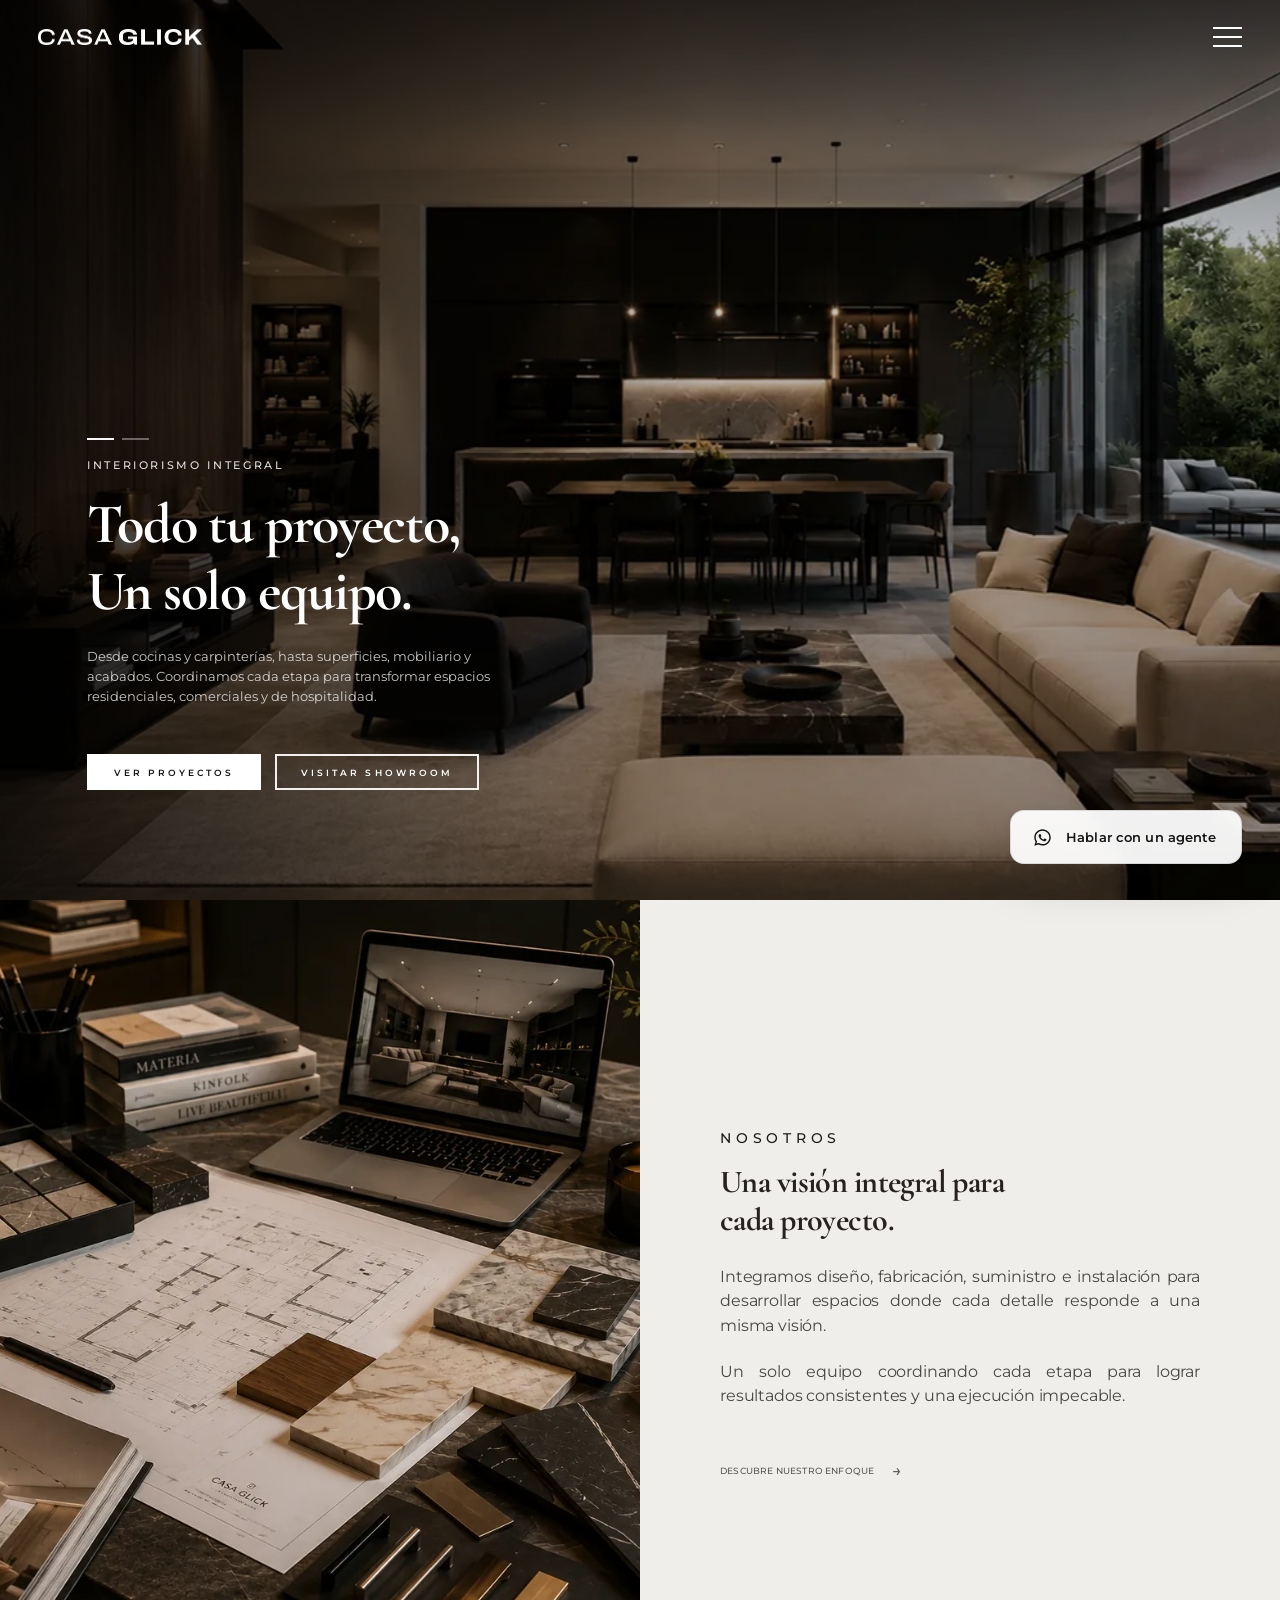
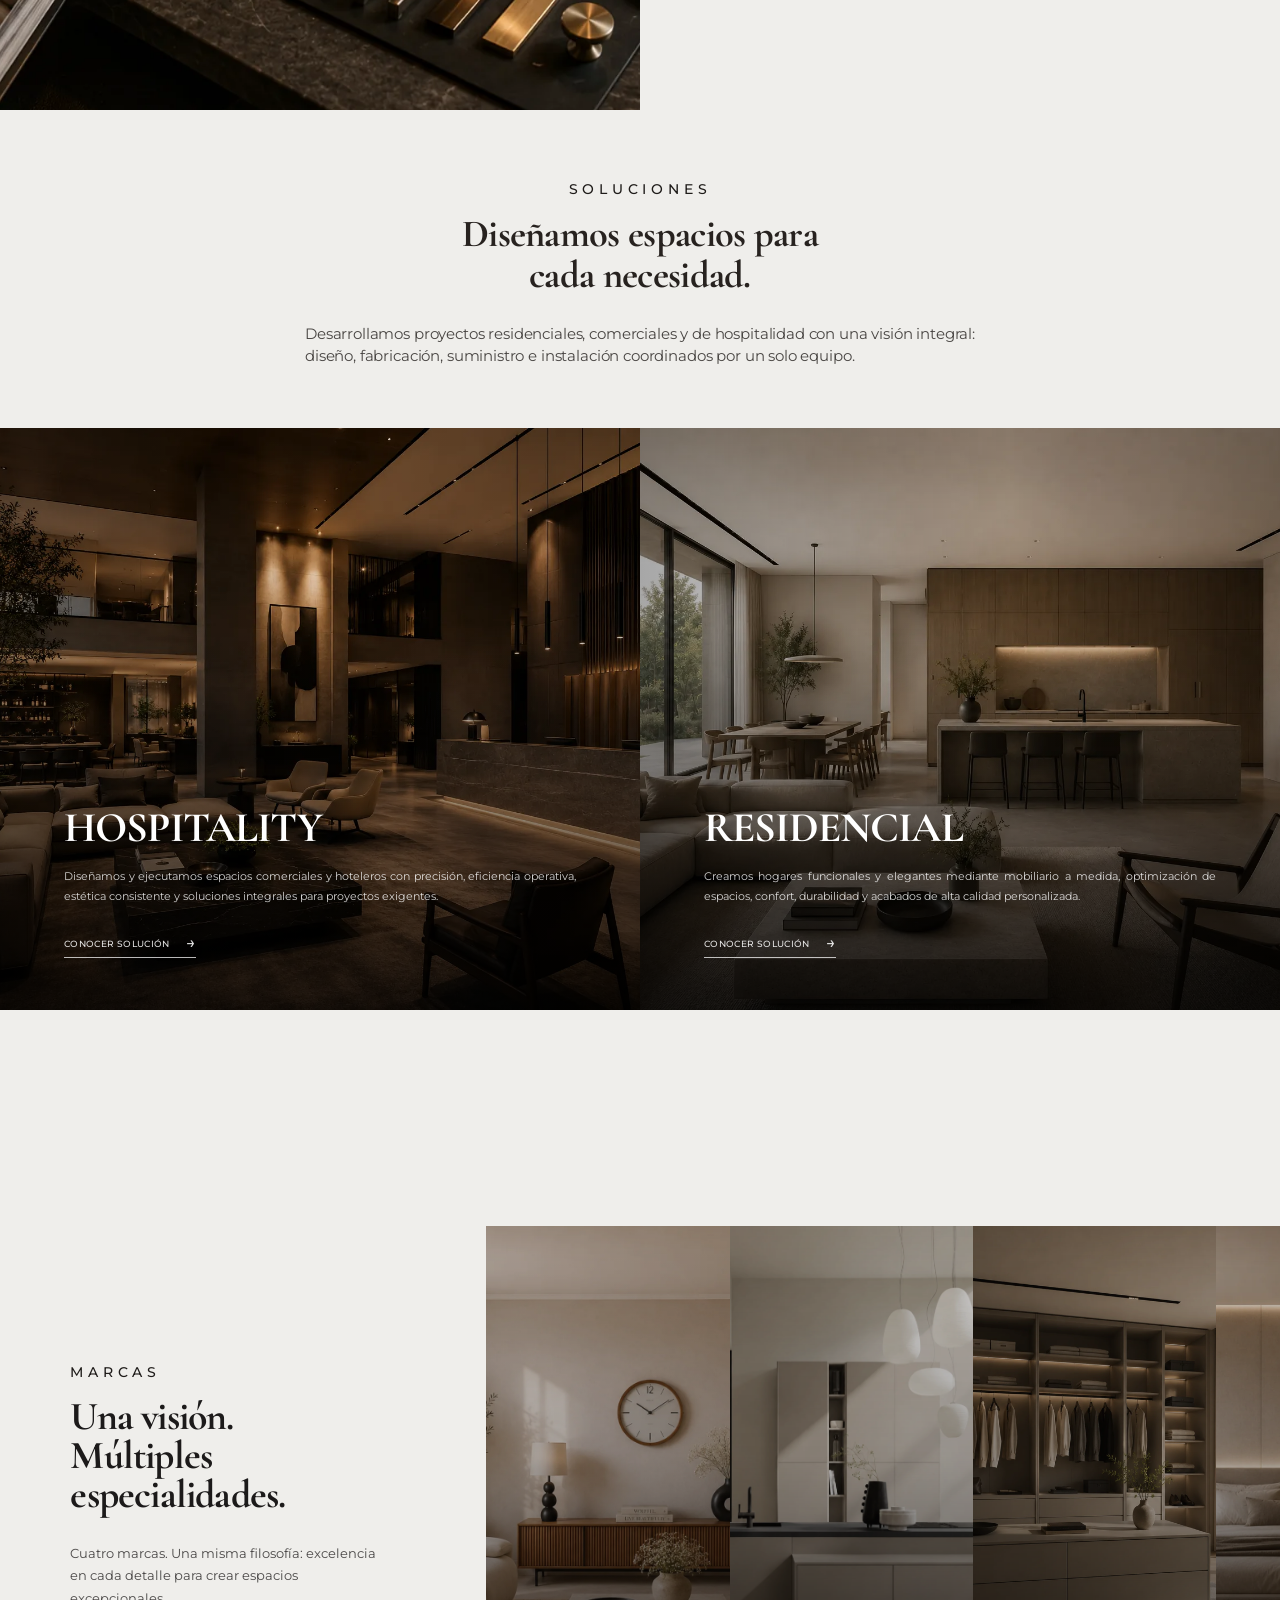
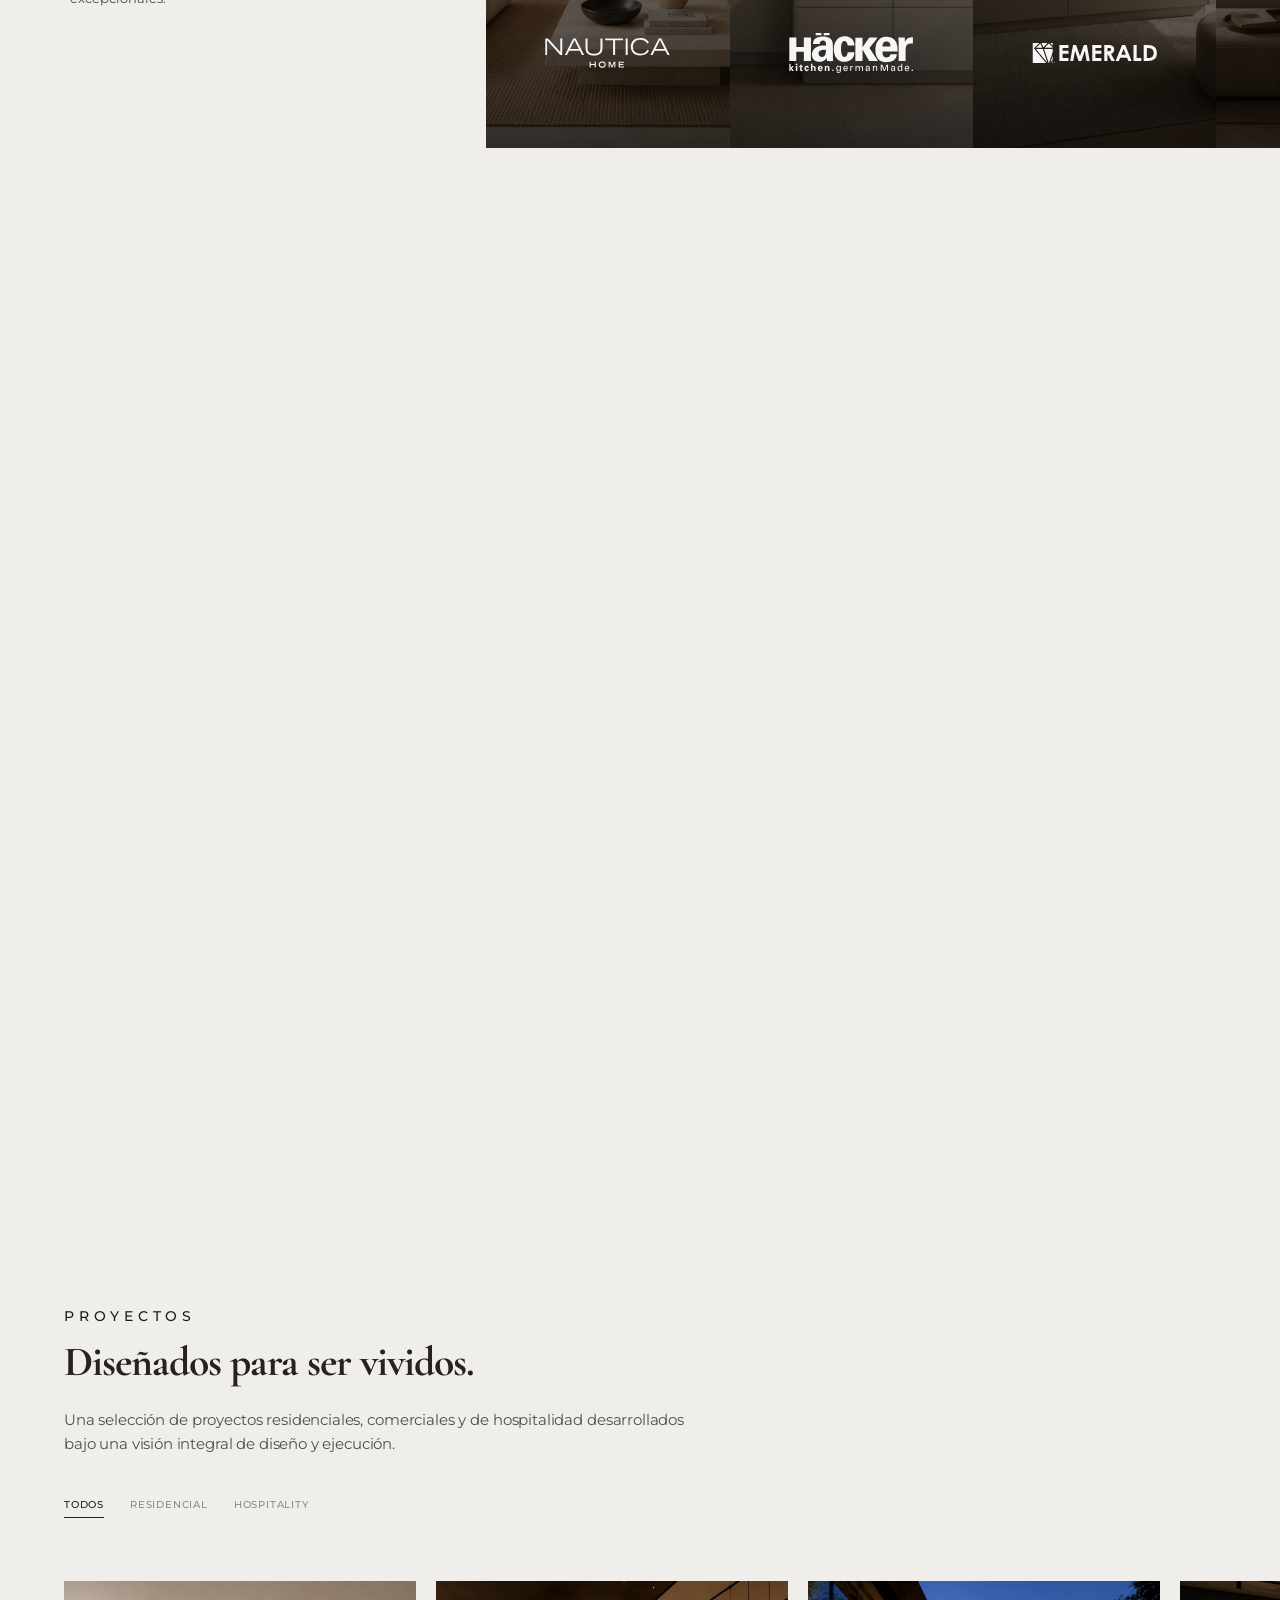
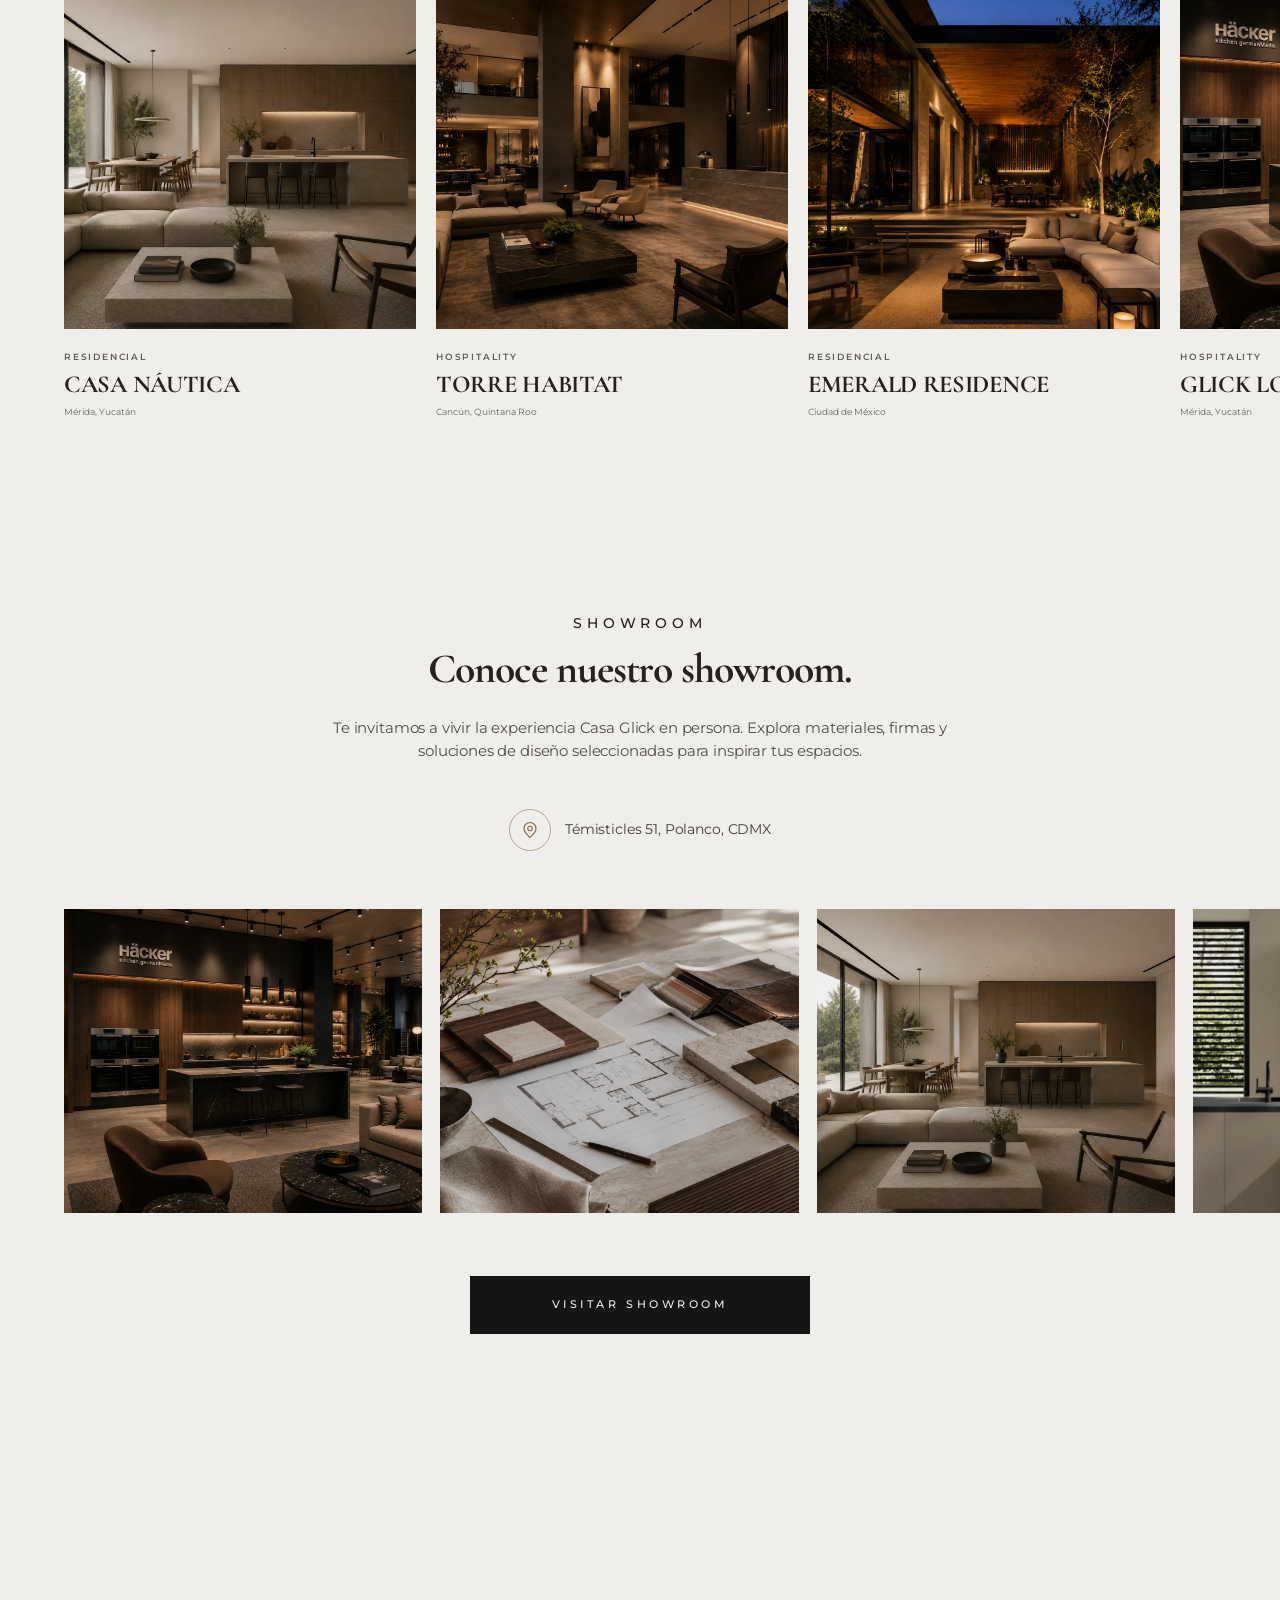
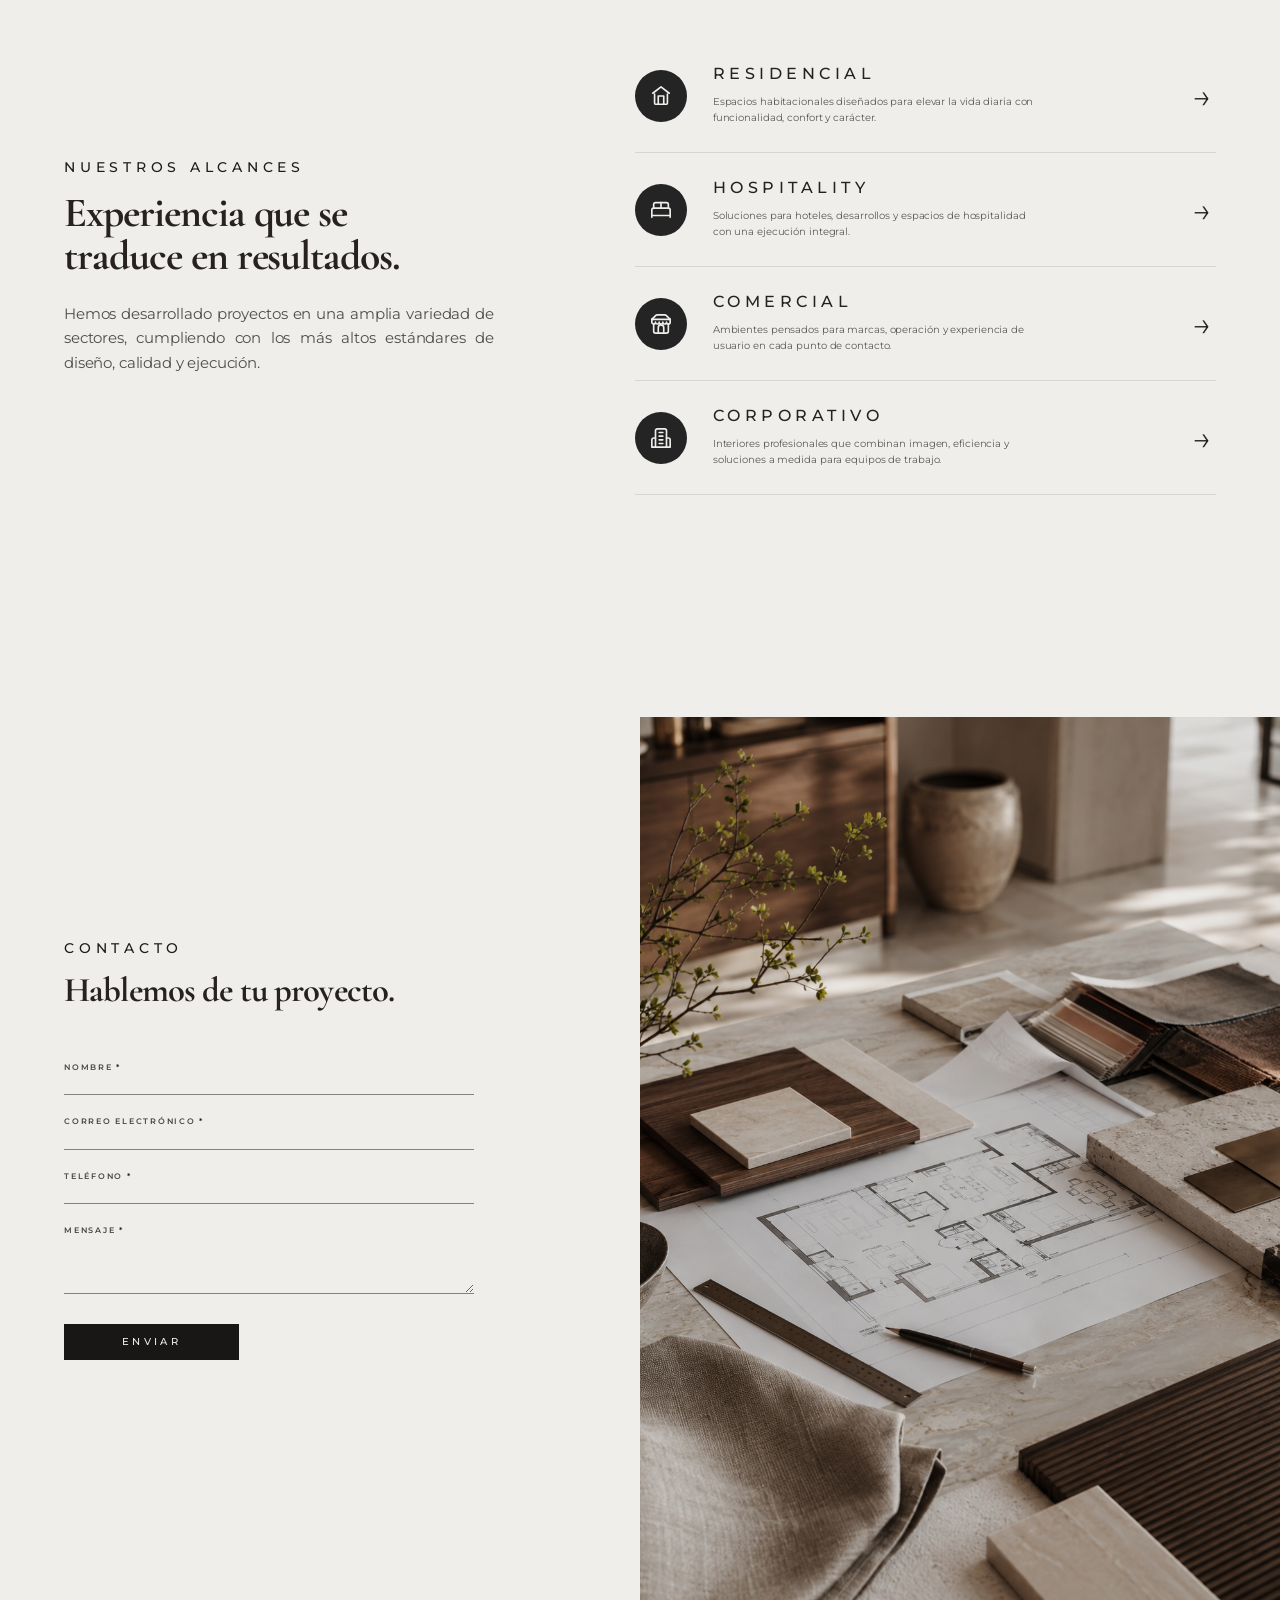
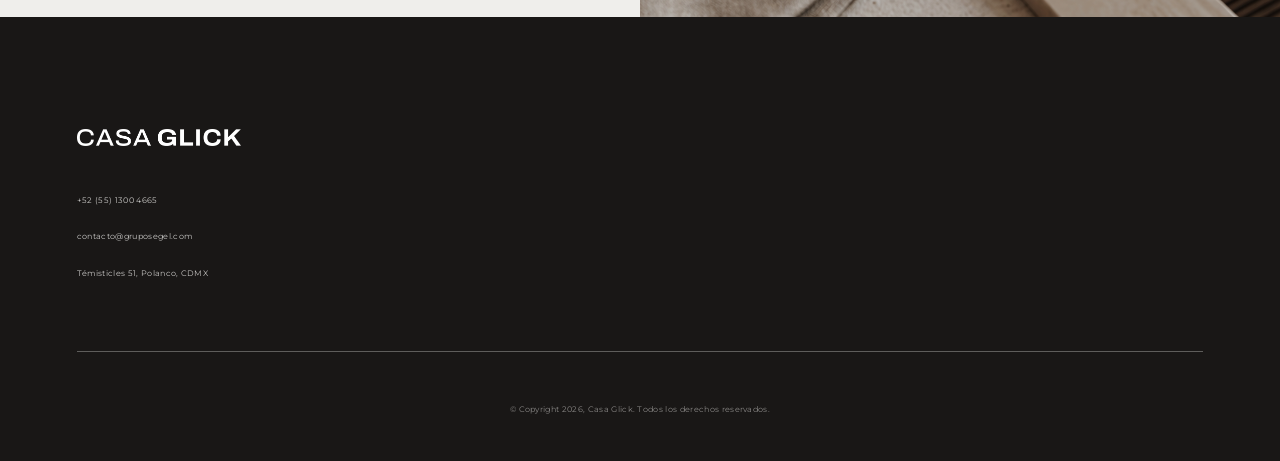
==== index.html @ 6dc77498 "0907_0705" ====
<!DOCTYPE html>
<html lang="es">
<head>
  <meta charset="UTF-8" />
  <meta name="viewport" content="width=device-width, initial-scale=1.0" />
  <title>Casa Glick | Interiorismo Integral</title>
  <link rel="preconnect" href="https://fonts.googleapis.com">
  <link rel="preconnect" href="https://fonts.gstatic.com" crossorigin>
  <link href="https://fonts.googleapis.com/css2?family=Cormorant+Garamond:wght@500;600;700&family=Montserrat:wght@400;500;600;700&display=swap" rel="stylesheet">
  <link rel="stylesheet" href="css/styles.css" />

</head>
<body>
  <header class="site-header">
    <a class="brand" href="#" aria-label="Casa Glick inicio">
      <img src="assets/images/logo-casa-glick.png" alt="Casa Glick" />
    </a>

    <button class="menu-button" type="button" aria-label="Abrir menú" aria-expanded="false">
      <span></span>
      <span></span>
      <span></span>
    </button>
  </header>

  <nav class="fullscreen-menu" aria-hidden="true" aria-label="Navegación principal">
    <a href="#nosotros">Nosotros</a>
    <a href="#soluciones">Soluciones</a>
    <a href="#marcas">Marcas</a>
    <a href="#catalogos">Catálogos</a>
    <a href="#proyectos">Proyectos</a>
    <a href="#sectores">Sectores</a>
    <a href="#contacto">Contacto</a>
  </nav>

  <main class="site-main">
    <section class="hero-slider" aria-label="Casa Glick interiorismo integral">
      <article class="hero-slide hero-slide--01 is-active">
        <div class="hero-content">
          <div class="hero-dots" aria-label="Indicadores del hero">
            <button class="is-active" type="button" aria-label="Ver slide 1"></button>
            <button type="button" aria-label="Ver slide 2"></button>
          </div>

          <p class="eyebrow">Interiorismo Integral</p>
          <h1>Todo tu proyecto,<br>Un solo equipo.</h1>
          <p class="hero-description">
            Desde cocinas y carpinterías, hasta superficies, mobiliario y acabados.
            Coordinamos cada etapa para transformar espacios residenciales, comerciales y de hospitalidad.
          </p>

          <div class="hero-actions">
            <a class="btn btn-primary" href="#proyectos">Ver proyectos</a>
            <a class="btn btn-secondary" href="#showrooms">Visitar showroom</a>
          </div>
        </div>
      </article>

      <article class="hero-slide hero-slide--02">
        <div class="hero-content">
          <div class="hero-dots" aria-label="Indicadores del hero">
            <button type="button" aria-label="Ver slide 1"></button>
            <button class="is-active" type="button" aria-label="Ver slide 2"></button>
          </div>

          <p class="eyebrow">Marcas y Showrooms</p>
          <h1>Más allá,<br>de las tendencias.</h1>
          <p class="hero-description hero-description--showroom">
            Descubre una selección curada de marcas y acabados.<br>
            Soluciones premium para proyectos residenciales<br>
            y comerciales de alto nivel.
          </p>

          <div class="hero-actions">
            <a class="btn btn-primary" href="#showrooms">Visitar showroom</a>
            <a class="btn btn-secondary" href="#contacto">Contacto</a>
          </div>
        </div>
      </article>


    </section>

    <section class="about-section reveal-on-scroll" id="nosotros" aria-label="Nosotros">
      <div class="about-media">
        <img src="assets/images/about-integral.webp" alt="Mesa de trabajo con planos, muestras de materiales y selección de acabados Casa Glick">
      </div>

      <div class="about-copy">
        <p class="section-eyebrow">Nosotros</p>
        <h2>Una visión integral para<br>cada proyecto.</h2>

        <div class="about-text">
          <p>
            Integramos diseño, fabricación, suministro e instalación para desarrollar espacios donde cada detalle responde a una misma visión.
          </p>
          <p>
            Un solo equipo coordinando cada etapa para lograr resultados consistentes y una ejecución impecable.
          </p>
        </div>

        <button class="text-link about-open" type="button" data-about-modal-open>
          Descubre nuestro enfoque
          <span aria-hidden="true">→</span>
        </button>
      </div>
    </section>

    <section class="solutions-section reveal-on-scroll" id="soluciones" aria-label="Soluciones">
      <div class="solutions-intro">
        <p class="section-eyebrow">Soluciones</p>
        <h2>Diseñamos espacios para<br>cada necesidad.</h2>
        <p>
          Desarrollamos proyectos residenciales, comerciales y de hospitalidad con una visión integral:<br>
          diseño, fabricación, suministro e instalación coordinados por un solo equipo.
        </p>
      </div>

      <div class="solutions-grid">
        <article class="solution-card">
          <img src="assets/images/solution-hospitality.webp" alt="Lobby de hospitalidad con iluminación arquitectónica, mobiliario premium y acabados en piedra">
          <div class="solution-card__overlay"></div>
          <div class="solution-card__content">
            <h3>Hospitality</h3>
            <p>
              Diseñamos y ejecutamos espacios comerciales y hoteleros con precisión, eficiencia operativa,
              estética consistente y soluciones integrales para proyectos exigentes.
            </p>
            <button class="solution-link solution-open" type="button" data-solution-modal-open="hospitality">Conocer solución <span aria-hidden="true">→</span></button>
          </div>
        </article>

        <article class="solution-card">
          <img src="assets/images/solution-residencial.webp" alt="Residencia contemporánea con sala, cocina integrada, carpintería cálida y ventanales al jardín">
          <div class="solution-card__overlay"></div>
          <div class="solution-card__content">
            <h3>Residencial</h3>
            <p>
              Creamos hogares funcionales y elegantes mediante mobiliario a medida, optimización de espacios,
              confort, durabilidad y acabados de alta calidad personalizada.
            </p>
            <button class="solution-link solution-open" type="button" data-solution-modal-open="residencial">Conocer solución <span aria-hidden="true">→</span></button>
          </div>
        </article>
      </div>
    </section>

    <section class="brands-section reveal-on-scroll" id="marcas" aria-label="Marcas Casa Glick">
      <div class="brands-shell">
        <div class="brands-intro">
          <p class="section-eyebrow">Marcas</p>
          <h2>Una visión.<br>Múltiples especialidades.</h2>
          <p>
            Cuatro marcas. Una misma filosofía: excelencia en cada detalle para crear espacios excepcionales.
          </p>
        </div>

        <div class="brands-showcase" data-brands-carousel>
          <button class="brands-edge brands-edge--left" type="button" aria-label="Desplazar marcas hacia la izquierda" data-brands-edge="left"></button>

          <div class="brands-track" tabindex="0" aria-label="Carrusel de marcas Casa Glick">
            <a class="brand-card brand-card--nautica" href="brand.html?brand=nautica" data-brand="nautica" aria-label="Ver marca Nautica Home">
              <img class="brand-card__image" src="assets/images/brand-nautica.webp" alt="Sala residencial con mobiliario Nautica Home">
              <div class="brand-card__shade"></div>
              <div class="brand-card__content">
                <img class="brand-card__logo brand-card__logo--nautica" src="assets/logos/nautica.svg" alt="Nautica Home">
              </div>
            </a>

            <a class="brand-card brand-card--hacker" href="brand.html?brand=hacker" data-brand="hacker" aria-label="Ver marca Häcker">
              <img class="brand-card__image" src="assets/images/brand-hacker.webp" alt="Cocina minimalista con mobiliario de diseño Hacker">
              <div class="brand-card__shade"></div>
              <div class="brand-card__content">
                <img class="brand-card__logo brand-card__logo--hacker" src="assets/logos/hacker.svg" alt="Häcker">
              </div>
            </a>

            <a class="brand-card brand-card--emerald" href="brand.html?brand=emerald" data-brand="emerald" aria-label="Ver marca Emerald">
              <img class="brand-card__image" src="assets/images/brand-emerald.webp" alt="Walk in closet contemporáneo con acabados premium Emerald">
              <div class="brand-card__shade"></div>
              <div class="brand-card__content">
                <img class="brand-card__logo brand-card__logo--emerald" src="assets/logos/emerald.svg" alt="Emerald">
              </div>
            </a>

            <a class="brand-card brand-card--cg" href="brand.html?brand=cg" data-brand="cg" aria-label="Ver marca CG Furniture">
              <img class="brand-card__image" src="assets/images/brand-cg-furniture.webp" alt="Recámara contemporánea con mobiliario a medida CG Furniture">
              <div class="brand-card__shade"></div>
              <div class="brand-card__content">
                <img class="brand-card__logo brand-card__logo--cg" src="assets/logos/cg-furniture.svg" alt="CG Furniture">
              </div>
            </a>
          </div>

          <button class="brands-edge brands-edge--right" type="button" aria-label="Desplazar marcas hacia la derecha" data-brands-edge="right"></button>
        </div>

        <div class="brands-mobile-indicators" data-brands-indicators aria-label="Indicador de marcas">
          <button class="is-active" type="button" aria-label="Ver marca 1"></button>
          <button type="button" aria-label="Ver marca 2"></button>
          <button type="button" aria-label="Ver marca 3"></button>
          <button type="button" aria-label="Ver marca 4"></button>
        </div>
      </div>
    </section>


    <section class="catalogs-section reveal-on-scroll" id="catalogos" aria-label="Catálogos Casa Glick">
      <div class="catalogs-shell">
        <div class="catalogs-copy">
          <p class="section-eyebrow">Catálogos</p>
          <h2>Explora nuestras colecciones</h2>
          <p>
            Seleccionamos los mejores productos para inspirar tus proyectos.
          </p>
        </div>

        <a class="catalog-feature" href="assets/catalogs/cg-coleccion-2026/cg-coleccion-2026.pdf" aria-label="Abrir visor de CG Colección 2026" data-catalog-open="cg-coleccion-2026">
          <figure class="catalog-feature__cover">
            <img src="assets/catalogs/cg-coleccion-2026/pages/page-01.jpg" alt="Portada del catálogo CG Colección 2026">
            <figcaption>Casa Glick</figcaption>
          </figure>
          <p>CG Colección 2026</p>
        </a>
      </div>
    </section>

    <section class="projects-section reveal-on-scroll" id="proyectos" aria-label="Proyectos Casa Glick">
      <div class="projects-intro">
        <p class="section-eyebrow">Proyectos</p>
        <h2>Diseñados para ser vividos.</h2>
        <p>
          Una selección de proyectos residenciales, comerciales y de hospitalidad desarrollados bajo una visión integral de diseño y ejecución.
        </p>

        <div class="projects-filters" aria-label="Filtrar proyectos">
          <button class="is-active" type="button" data-project-filter="all" aria-pressed="true">Todos</button>
          <button type="button" data-project-filter="residencial" aria-pressed="false">Residencial</button>
          <button type="button" data-project-filter="hospitality" aria-pressed="false">Hospitality</button>
        </div>
      </div>

      <div class="projects-showcase" data-projects-carousel>
        <div class="projects-track" aria-label="Carrusel de proyectos Casa Glick">
        <article class="project-card" data-project-category="residencial" data-project="casa-nautica">
          <a href="#proyectos" aria-label="Ver proyecto Casa Náutica">
            <figure class="project-card__media">
              <img src="assets/images/solution-residencial.webp" alt="Residencia contemporánea desarrollada por Casa Glick">
            </figure>
            <div class="project-card__content">
              <p>Residencial</p>
              <h3>Casa Náutica</h3>
              <span>Mérida, Yucatán</span>
            </div>
          </a>
        </article>

        <article class="project-card" data-project-category="hospitality" data-project="torre-habitat">
          <a href="#proyectos" aria-label="Ver proyecto Torre Habitat">
            <figure class="project-card__media">
              <img src="assets/images/solution-hospitality.webp" alt="Lobby de hospitalidad con acabados premium Casa Glick">
            </figure>
            <div class="project-card__content">
              <p>Hospitality</p>
              <h3>Torre Habitat</h3>
              <span>Cancún, Quintana Roo</span>
            </div>
          </a>
        </article>

        <article class="project-card" data-project-category="residencial" data-project="emerald-residence">
          <a href="#proyectos" aria-label="Ver proyecto Emerald Residence">
            <figure class="project-card__media">
              <img src="assets/images/hero-03-exterior.webp" alt="Exterior residencial contemporáneo con arquitectura Casa Glick">
            </figure>
            <div class="project-card__content">
              <p>Residencial</p>
              <h3>Emerald Residence</h3>
              <span>Ciudad de México</span>
            </div>
          </a>
        </article>

        <article class="project-card" data-project-category="hospitality" data-project="glick-lounge">
          <a href="#proyectos" aria-label="Ver proyecto Glick Lounge">
            <figure class="project-card__media">
              <img src="assets/images/hero-02-showroom.webp" alt="Showroom y lounge interior desarrollado por Casa Glick">
            </figure>
            <div class="project-card__content">
              <p>Hospitality</p>
              <h3>Glick Lounge</h3>
              <span>Mérida, Yucatán</span>
            </div>
          </a>
        </article>
        </div>
        <button class="projects-edge projects-edge--left" type="button" data-projects-edge="left" aria-label="Desplazar proyectos hacia la izquierda"></button>
        <button class="projects-edge projects-edge--right" type="button" data-projects-edge="right" aria-label="Desplazar proyectos hacia la derecha"></button>
      </div>
    </section>

    <section class="showroom-section reveal-on-scroll" id="showrooms" aria-label="Showroom Casa Glick">
      <div class="showroom-shell">
        <div class="showroom-intro">
          <p class="section-eyebrow">Showroom</p>
          <h2>Conoce nuestro showroom.</h2>
          <p>
            Te invitamos a vivir la experiencia Casa Glick en persona. Explora materiales, firmas y soluciones de diseño seleccionadas para inspirar tus espacios.
          </p>

          <div class="showroom-location" aria-label="Ubicación del showroom Casa Glick">
            <span class="showroom-location__icon" aria-hidden="true">
              <svg viewBox="0 0 24 24" aria-hidden="true">
                <path d="M20 10c0 5-8 12-8 12S4 15 4 10a8 8 0 1 1 16 0Z"/>
                <circle cx="12" cy="10" r="3"/>
              </svg>
            </span>
            <span>Témisticles 51, Polanco, CDMX</span>
          </div>
        </div>

        <div class="showroom-carousel" aria-label="Galería del showroom Casa Glick" data-showroom-carousel>
          <div class="showroom-track">
            <div class="showroom-track__group">
            <button class="showroom-gallery__item" type="button" data-showroom-image="assets/images/hero-02-showroom.webp" aria-label="Abrir imagen del showroom Casa Glick">
              <img src="assets/images/hero-02-showroom.webp" alt="Interior del showroom Casa Glick con acabados y mobiliario premium">
            </button>
            <button class="showroom-gallery__item showroom-gallery__item--materials" type="button" data-showroom-image="assets/images/contact-design-worktable.png" aria-label="Abrir imagen de muestras y materiales Casa Glick">
              <img src="assets/images/contact-design-worktable.png" alt="Muestras de materiales, acabados y planos de diseño en Casa Glick">
            </button>
            <button class="showroom-gallery__item" type="button" data-showroom-image="assets/images/solution-residencial.webp" aria-label="Abrir imagen de ambiente residencial Casa Glick">
              <img src="assets/images/solution-residencial.webp" alt="Ambiente residencial premium con soluciones de diseño Casa Glick">
            </button>
            <button class="showroom-gallery__item" type="button" data-showroom-image="assets/images/brand-hacker.webp" aria-label="Abrir imagen de cocina premium Casa Glick">
              <img src="assets/images/brand-hacker.webp" alt="Cocina premium con acabados contemporáneos disponible en el showroom Casa Glick">
            </button>
            <button class="showroom-gallery__item" type="button" data-showroom-image="assets/images/brand-nautica.webp" aria-label="Abrir imagen de mobiliario y decoración Casa Glick">
              <img src="assets/images/brand-nautica.webp" alt="Mobiliario, decoración y soluciones de interiorismo en Casa Glick">
            </button>
            <button class="showroom-gallery__item" type="button" data-showroom-image="assets/images/about-integral.webp" aria-label="Abrir imagen de detalle arquitectónico Casa Glick">
              <img src="assets/images/about-integral.webp" alt="Detalle arquitectónico con materiales premium de Casa Glick">
            </button>
            <button class="showroom-gallery__item" type="button" data-showroom-image="assets/images/solution-hospitality.webp" aria-label="Abrir imagen de ambiente hospitality Casa Glick">
              <img src="assets/images/solution-hospitality.webp" alt="Ambiente hospitality diseñado con soluciones integrales Casa Glick">
            </button>
            </div>
            <div class="showroom-track__group" aria-hidden="true">
            <button class="showroom-gallery__item" type="button" data-showroom-image="assets/images/hero-02-showroom.webp" aria-label="Abrir imagen del showroom Casa Glick">
              <img src="assets/images/hero-02-showroom.webp" alt="Interior del showroom Casa Glick con acabados y mobiliario premium">
            </button>
            <button class="showroom-gallery__item showroom-gallery__item--materials" type="button" data-showroom-image="assets/images/contact-design-worktable.png" aria-label="Abrir imagen de muestras y materiales Casa Glick">
              <img src="assets/images/contact-design-worktable.png" alt="Muestras de materiales, acabados y planos de diseño en Casa Glick">
            </button>
            <button class="showroom-gallery__item" type="button" data-showroom-image="assets/images/solution-residencial.webp" aria-label="Abrir imagen de ambiente residencial Casa Glick">
              <img src="assets/images/solution-residencial.webp" alt="Ambiente residencial premium con soluciones de diseño Casa Glick">
            </button>
            <button class="showroom-gallery__item" type="button" data-showroom-image="assets/images/brand-hacker.webp" aria-label="Abrir imagen de cocina premium Casa Glick">
              <img src="assets/images/brand-hacker.webp" alt="Cocina premium con acabados contemporáneos disponible en el showroom Casa Glick">
            </button>
            <button class="showroom-gallery__item" type="button" data-showroom-image="assets/images/brand-nautica.webp" aria-label="Abrir imagen de mobiliario y decoración Casa Glick">
              <img src="assets/images/brand-nautica.webp" alt="Mobiliario, decoración y soluciones de interiorismo en Casa Glick">
            </button>
            <button class="showroom-gallery__item" type="button" data-showroom-image="assets/images/about-integral.webp" aria-label="Abrir imagen de detalle arquitectónico Casa Glick">
              <img src="assets/images/about-integral.webp" alt="Detalle arquitectónico con materiales premium de Casa Glick">
            </button>
            <button class="showroom-gallery__item" type="button" data-showroom-image="assets/images/solution-hospitality.webp" aria-label="Abrir imagen de ambiente hospitality Casa Glick">
              <img src="assets/images/solution-hospitality.webp" alt="Ambiente hospitality diseñado con soluciones integrales Casa Glick">
            </button>
            </div>
          </div>
        </div>

        <a class="showroom-cta" href="#" data-showroom-whatsapp>Visitar showroom</a>
      </div>

      <div class="showroom-lightbox" data-showroom-lightbox aria-hidden="true">
        <button class="showroom-lightbox__close" type="button" aria-label="Cerrar imagen del showroom" data-showroom-lightbox-close>×</button>
        <button class="showroom-lightbox__nav showroom-lightbox__nav--prev" type="button" aria-label="Imagen anterior" data-showroom-lightbox-prev>‹</button>
        <img src="" alt="Imagen ampliada del showroom Casa Glick" data-showroom-lightbox-image>
        <button class="showroom-lightbox__nav showroom-lightbox__nav--next" type="button" aria-label="Imagen siguiente" data-showroom-lightbox-next>›</button>
      </div>
      </div>
    </section>


    <section class="sectors-section reveal-on-scroll" id="sectores" aria-label="Sectores Casa Glick">
      <div class="sectors-shell">
        <div class="sectors-intro">
          <p class="section-eyebrow">Nuestros alcances</p>
          <h2>Experiencia que se<br>traduce en resultados.</h2>
          <p>
            Hemos desarrollado proyectos en una amplia variedad de sectores, cumpliendo con los más altos estándares de diseño, calidad y ejecución.
          </p>
        </div>

        <div class="sectors-list" aria-label="Lista de sectores">
          <a class="sector-item" href="#sectores" aria-label="Ver sector residencial" data-sector="residencial">
            <span class="sector-item__icon" aria-hidden="true"><svg class="lucide lucide-house" viewBox="0 0 24 24" aria-hidden="true"><path d="m3 9 9-7 9 7"/><path d="M5 10v10a1 1 0 0 0 1 1h12a1 1 0 0 0 1-1V10"/><path d="M9 21V12h6v9"/></svg></span>
            <span class="sector-item__body">
              <span class="sector-item__title">Residencial</span>
              <span class="sector-item__description">Espacios habitacionales diseñados para elevar la vida diaria con funcionalidad, confort y carácter.</span>
            </span>
            <span class="sector-item__arrow" aria-hidden="true">→</span>
          </a>

          <a class="sector-item" href="#sectores" aria-label="Ver sector hospitality" data-sector="hospitality">
            <span class="sector-item__icon" aria-hidden="true"><svg class="lucide lucide-bed-double" viewBox="0 0 24 24" aria-hidden="true"><path d="M2 20v-8a2 2 0 0 1 2-2h16a2 2 0 0 1 2 2v8"/><path d="M4 10V6a2 2 0 0 1 2-2h12a2 2 0 0 1 2 2v4"/><path d="M12 4v6"/><path d="M2 18h20"/></svg></span>
            <span class="sector-item__body">
              <span class="sector-item__title">Hospitality</span>
              <span class="sector-item__description">Soluciones para hoteles, desarrollos y espacios de hospitalidad con una ejecución integral.</span>
            </span>
            <span class="sector-item__arrow" aria-hidden="true">→</span>
          </a>

          <a class="sector-item" href="#sectores" aria-label="Ver sector comercial" data-sector="comercial">
            <span class="sector-item__icon" aria-hidden="true"><svg class="lucide lucide-store" viewBox="0 0 24 24" aria-hidden="true"><path d="m2 7 4.4-4.4A2 2 0 0 1 7.8 2h8.4a2 2 0 0 1 1.4.6L22 7"/><path d="M4 12v8a2 2 0 0 0 2 2h12a2 2 0 0 0 2-2v-8"/><path d="M15 22v-6a3 3 0 0 0-6 0v6"/><path d="M2 7h20"/><path d="M22 7v3a2 2 0 0 1-4 0 2 2 0 0 1-4 0 2 2 0 0 1-4 0 2 2 0 0 1-4 0 2 2 0 0 1-4 0V7"/></svg></span>
            <span class="sector-item__body">
              <span class="sector-item__title">Comercial</span>
              <span class="sector-item__description">Ambientes pensados para marcas, operación y experiencia de usuario en cada punto de contacto.</span>
            </span>
            <span class="sector-item__arrow" aria-hidden="true">→</span>
          </a>

          <a class="sector-item" href="#sectores" aria-label="Ver sector corporativo" data-sector="corporativo">
            <span class="sector-item__icon" aria-hidden="true"><svg class="lucide lucide-building-2" viewBox="0 0 24 24" aria-hidden="true"><path d="M6 22V4a2 2 0 0 1 2-2h8a2 2 0 0 1 2 2v18"/><path d="M6 12H4a2 2 0 0 0-2 2v8h20v-8a2 2 0 0 0-2-2h-2"/><path d="M10 6h4"/><path d="M10 10h4"/><path d="M10 14h4"/><path d="M10 18h4"/></svg></span>
            <span class="sector-item__body">
              <span class="sector-item__title">Corporativo</span>
              <span class="sector-item__description">Interiores profesionales que combinan imagen, eficiencia y soluciones a medida para equipos de trabajo.</span>
            </span>
            <span class="sector-item__arrow" aria-hidden="true">→</span>
          </a>
        </div>
      </div>
    </section>

    <section class="contact-section reveal-on-scroll" id="contacto" aria-label="Contacto Casa Glick">
      <div class="contact-shell">
        <div class="contact-content">
          <p class="section-eyebrow">Contacto</p>
          <h2>Hablemos de tu proyecto.</h2>
          <form class="contact-form" action="mailto:contacto@gruposegel.com" method="post" enctype="text/plain" data-contact-form>
            <label class="contact-field">
              <span>Nombre <em>*</em></span>
              <input type="text" name="nombre" autocomplete="name" required>
            </label>

            <label class="contact-field">
              <span>Correo electrónico <em>*</em></span>
              <input type="email" name="correo" autocomplete="email" required>
            </label>

            <label class="contact-field">
              <span>Teléfono <em>*</em></span>
              <input type="tel" name="telefono" autocomplete="tel" required>
            </label>

            <label class="contact-field contact-field--message">
              <span>Mensaje <em>*</em></span>
              <textarea name="mensaje" rows="3" required></textarea>
            </label>

            <button class="contact-submit" type="submit">Enviar</button>
            <p class="contact-status" data-contact-status aria-live="polite"></p>
          </form>

        </div>
        <figure class="contact-visual" aria-hidden="true">
          <img src="assets/images/contact-design-worktable.png" alt="">
        </figure>
      </div>
    </section>


  </main>

  <footer class="site-footer" aria-label="Footer Casa Glick">
    <div class="site-footer__inner">
      <div class="site-footer__top">
        <div class="site-footer__brand">
          <a class="site-footer__logo" href="#" aria-label="Casa Glick inicio"><img src="assets/images/logo-casa-glick.png" alt="Casa Glick" /></a>
          <address class="site-footer__contact">
            <a href="tel:+525513004665">+52 (55) 1300 4665</a>
            <a href="mailto:contacto@gruposegel.com">contacto@gruposegel.com</a>
            <span>Témisticles 51, Polanco, CDMX</span>
          </address>
        </div>
      </div>

      <div class="site-footer__bottom">
        <p>© Copyright 2026, Casa Glick. Todos los derechos reservados.</p>
      </div>
    </div>
  </footer>



  <div class="brand-modal" data-brand-modal aria-hidden="true">
    <div class="brand-modal__backdrop" data-brand-modal-close></div>
    <article class="brand-modal__panel" role="dialog" aria-modal="true" aria-labelledby="brand-modal-title">
      <button class="brand-modal__close" type="button" aria-label="Cerrar" data-brand-modal-close>×</button>

      <section class="brand-modal__hero">
        <img class="brand-modal__logo" data-modal-logo src="assets/logos/hacker.svg" alt="">
        <span class="brand-modal__rule" aria-hidden="true"></span>
        <h2 id="brand-modal-title" class="brand-modal__headline" data-modal-headline></h2>
        <p class="brand-modal__description" data-modal-description></p>
        <a class="btn btn-primary brand-modal__website" data-modal-website href="#" target="_blank" rel="noopener">Visitar web</a>
      </section>

      <section class="brand-modal__gallery" aria-label="Imágenes lifestyle de marca">
        <figure class="brand-modal__image brand-modal__image--large">
          <img data-modal-image="0" src="assets/images/brand-hacker.webp" alt="">
        </figure>
        <figure class="brand-modal__image brand-modal__image--wide">
          <img data-modal-image="1" src="assets/images/brand-hacker.webp" alt="">
        </figure>
        <figure class="brand-modal__image">
          <img data-modal-image="2" src="assets/images/brand-hacker.webp" alt="">
        </figure>
        <figure class="brand-modal__image">
          <img data-modal-image="3" src="assets/images/brand-hacker.webp" alt="">
        </figure>
      </section>
    </article>
  </div>

  <div class="project-modal" data-project-modal aria-hidden="true">
    <div class="project-modal__backdrop" data-project-modal-close></div>
    <article class="project-modal__panel" role="dialog" aria-modal="true" aria-labelledby="project-modal-title">
      <button class="project-modal__close" type="button" aria-label="Cerrar" data-project-modal-close>×</button>

      <section class="project-modal__hero">
        <p class="project-modal__eyebrow" data-project-modal-type></p>
        <span class="project-modal__rule" aria-hidden="true"></span>
        <h2 id="project-modal-title" class="project-modal__headline" data-project-modal-title></h2>
        <p class="project-modal__location" data-project-modal-location></p>
        <p class="project-modal__description" data-project-modal-description></p>
        <a class="btn btn-primary project-modal__cta" href="#contacto" data-project-modal-cta>Cotiza tu proyecto</a>
      </section>

      <section class="project-modal__gallery" data-project-modal-gallery aria-label="Galería de proyecto">
        <figure class="project-modal__image project-modal__image--large">
          <img data-project-modal-image="0" src="assets/images/solution-residencial.webp" alt="">
        </figure>
        <figure class="project-modal__image project-modal__image--wide">
          <img data-project-modal-image="1" src="assets/images/hero-bg.webp" alt="">
        </figure>
        <figure class="project-modal__image">
          <img data-project-modal-image="2" src="assets/images/about-integral.webp" alt="">
        </figure>
        <figure class="project-modal__image">
          <img data-project-modal-image="3" src="assets/images/brand-nautica.webp" alt="">
        </figure>
      </section>
    </article>
  </div>


  <div class="project-modal solution-modal" data-solution-modal aria-hidden="true">
    <div class="project-modal__backdrop" data-solution-modal-close></div>
    <article class="project-modal__panel solution-modal__panel" role="dialog" aria-modal="true" aria-labelledby="solution-modal-title">
      <button class="project-modal__close" type="button" aria-label="Cerrar" data-solution-modal-close>×</button>

      <section class="about-modal__layout solution-modal__layout">
        <aside class="about-modal__intro-panel solution-modal__intro-panel">
          <p class="project-modal__eyebrow about-modal__eyebrow" data-solution-modal-type></p>
          <span class="project-modal__rule about-modal__rule" aria-hidden="true"></span>
          <h2 id="solution-modal-title" class="about-modal__title" data-solution-modal-title></h2>
          <p class="about-modal__lead" data-solution-modal-lead></p>
          <div class="solution-modal__ideal">
            <p class="solution-modal__label">Ideal para</p>
            <div class="about-modal__summary" data-solution-modal-tags aria-label="Proyectos ideales para esta solución"></div>
          </div>
          <a class="btn btn-primary about-modal__cta solution-modal__cta" href="#contacto" data-solution-modal-cta>HABLEMOS DE TU PROYECTO</a>
        </aside>

        <div class="about-modal__content solution-modal__content" aria-label="Detalle de la solución">
          <article class="about-modal__item">
            <span class="about-modal__number">01</span>
            <div>
              <h3 data-solution-modal-heading-one></h3>
              <p data-solution-modal-copy-one></p>
            </div>
          </article>
          <article class="about-modal__item">
            <span class="about-modal__number">02</span>
            <div>
              <h3 data-solution-modal-heading-two></h3>
              <p data-solution-modal-copy-two></p>
            </div>
          </article>
          <article class="about-modal__item">
            <span class="about-modal__number">03</span>
            <div>
              <h3 data-solution-modal-heading-three></h3>
              <p data-solution-modal-copy-three></p>
            </div>
          </article>
        </div>
      </section>
    </article>
  </div>

  <div class="project-modal sector-modal" data-sector-modal aria-hidden="true">
    <div class="project-modal__backdrop" data-sector-modal-close></div>
    <article class="project-modal__panel" role="dialog" aria-modal="true" aria-labelledby="sector-modal-title">
      <button class="project-modal__close" type="button" aria-label="Cerrar" data-sector-modal-close>×</button>

      <section class="project-modal__hero">
        <p class="project-modal__eyebrow" data-sector-modal-type></p>
        <span class="project-modal__rule" aria-hidden="true"></span>
        <h2 id="sector-modal-title" class="project-modal__headline" data-sector-modal-title></h2>
        <p class="project-modal__description" data-sector-modal-description></p>
        <div class="sector-modal__scope" aria-label="Alcances del sector">
          <p class="sector-modal__scope-label">Alcances</p>
          <ul class="sector-modal__scope-list" data-sector-modal-scope></ul>
        </div>
        <a class="btn btn-primary project-modal__cta" href="#contacto" data-sector-modal-cta>Cotiza tu proyecto</a>
      </section>

      <section class="project-modal__gallery" data-sector-modal-gallery aria-label="Galería de sector">
        <figure class="project-modal__image project-modal__image--large">
          <img data-sector-modal-image="0" src="assets/images/solution-residencial.webp" alt="">
        </figure>
        <figure class="project-modal__image project-modal__image--wide">
          <img data-sector-modal-image="1" src="assets/images/hero-bg.webp" alt="">
        </figure>
        <figure class="project-modal__image">
          <img data-sector-modal-image="2" src="assets/images/about-integral.webp" alt="">
        </figure>
        <figure class="project-modal__image">
          <img data-sector-modal-image="3" src="assets/images/brand-nautica.webp" alt="">
        </figure>
      </section>
    </article>
  </div>

  <div class="project-modal about-modal" data-about-modal aria-hidden="true">
    <div class="project-modal__backdrop" data-about-modal-close></div>
    <article class="project-modal__panel about-modal__panel" role="dialog" aria-modal="true" aria-labelledby="about-modal-title">
      <button class="project-modal__close" type="button" aria-label="Cerrar" data-about-modal-close>×</button>

      <section class="about-modal__layout">
        <aside class="about-modal__intro-panel">
          <p class="project-modal__eyebrow about-modal__eyebrow">Nuestro enfoque</p>
          <span class="project-modal__rule about-modal__rule" aria-hidden="true"></span>
          <h2 id="about-modal-title" class="about-modal__title">Diseño, gestión y ejecución bajo una misma visión.</h2>
          <p class="about-modal__lead">
            Casa Glick acompaña proyectos de interiorismo con una estructura integral: entendemos la idea, curamos las soluciones y coordinamos cada etapa hasta convertirla en un espacio listo para vivirse.
          </p>
          <a class="btn btn-primary about-modal__cta" href="#contacto" data-about-modal-cta>Hablemos de tu proyecto</a>
        </aside>

        <div class="about-modal__content" aria-label="Información sobre Casa Glick">
          <article class="about-modal__item">
            <span class="about-modal__number">01</span>
            <div>
              <h3>Quiénes somos</h3>
              <p>Somos un equipo que integra diseño, asesoría, marcas, materiales y soluciones constructivas para simplificar proyectos residenciales, comerciales y de hospitality.</p>
            </div>
          </article>
          <article class="about-modal__item">
            <span class="about-modal__number">02</span>
            <div>
              <h3>Nuestra historia</h3>
              <p>Nacimos como una plataforma para reunir experiencia, proveedores y procesos en un solo lugar, acercando al cliente a una forma más clara y ordenada de desarrollar espacios.</p>
            </div>
          </article>
          <article class="about-modal__item">
            <span class="about-modal__number">03</span>
            <div>
              <h3>Misión</h3>
              <p>Transformar ideas en espacios bien resueltos, cuidando la estética, la funcionalidad y la coordinación de cada decisión con precisión y sensibilidad por el detalle.</p>
            </div>
          </article>
          <article class="about-modal__item">
            <span class="about-modal__number">04</span>
            <div>
              <h3>Visión</h3>
              <p>Ser el punto de encuentro para quienes buscan crear proyectos interiores con una experiencia confiable, curada y alineada a una visión contemporánea de diseño.</p>
            </div>
          </article>
        </div>
      </section>
    </article>
  </div>

  <div class="catalog-viewer" data-catalog-viewer aria-hidden="true">
    <div class="catalog-viewer__backdrop" data-catalog-close></div>
    <article class="catalog-viewer__panel" role="dialog" aria-modal="true" aria-labelledby="catalog-viewer-title">
      <header class="catalog-viewer__header">
        <div>
          <p class="catalog-viewer__eyebrow">Catálogo digital</p>
          <h2 id="catalog-viewer-title">CG Colección 2026</h2>
        </div>
        <div class="catalog-viewer__actions">
          <button class="catalog-viewer__close" type="button" aria-label="Cerrar visor" data-catalog-close>×</button>
        </div>
      </header>

      <div class="catalog-viewer__stage" data-catalog-stage>
        <button class="catalog-viewer__nav catalog-viewer__nav--prev" type="button" aria-label="Página anterior" data-catalog-prev>‹</button>

        <div class="catalog-book" data-catalog-book aria-live="polite">
          <div class="catalog-book__cover" data-catalog-cover aria-hidden="true">
            <img src="" alt="" data-catalog-cover-image>
          </div>
          <div class="catalog-pageflip" data-catalog-pageflip></div>
          <div class="catalog-book__spread" data-catalog-spread>
            <figure class="catalog-book__page catalog-book__page--left">
              <img src="" alt="" data-catalog-page-left>
            </figure>
            <figure class="catalog-book__page catalog-book__page--right">
              <img src="" alt="" data-catalog-page-right>
            </figure>
          </div>
        </div>

        <button class="catalog-viewer__nav catalog-viewer__nav--next" type="button" aria-label="Página siguiente" data-catalog-next>›</button>
      </div>

      <footer class="catalog-viewer__footer">
        <span data-catalog-status>Página 1 de 60</span>
      </footer>
    </article>
  </div>


  <a class="whatsapp-float" href="https://wa.me/525513004665?text=Hola%2C%20vi%20la%20p%C3%A1gina%20de%20Casa%20Glick%20y%20me%20gustar%C3%ADa%20hablar%20con%20un%20agente." target="_blank" rel="noopener" aria-label="Hablar con un agente por WhatsApp" data-whatsapp-button>
    <svg class="whatsapp-float__icon" viewBox="0 0 32 32" aria-hidden="true" focusable="false">
      <path d="M16.02 4.5c-6.31 0-11.45 5.08-11.45 11.34 0 2.15.62 4.24 1.78 6.05L4.5 27.5l5.82-1.8a11.53 11.53 0 0 0 5.7 1.49c6.31 0 11.45-5.09 11.45-11.35S22.33 4.5 16.02 4.5Zm0 20.7c-1.8 0-3.55-.51-5.06-1.48l-.36-.23-3.05.94.97-2.94-.25-.38a9.18 9.18 0 0 1-1.72-5.27c0-5.16 4.25-9.35 9.47-9.35s9.47 4.19 9.47 9.35-4.25 9.36-9.47 9.36Z"/>
      <path d="M20.94 18.31c-.27-.13-1.57-.77-1.82-.86-.24-.09-.42-.13-.6.13-.18.27-.69.86-.85 1.04-.16.18-.31.2-.58.07-.27-.13-1.12-.41-2.13-1.31-.79-.7-1.32-1.56-1.47-1.83-.16-.27-.02-.41.12-.54.12-.12.27-.31.4-.47.13-.16.18-.27.27-.45.09-.18.04-.34-.02-.47-.07-.13-.6-1.43-.82-1.95-.22-.52-.44-.44-.6-.45h-.51c-.18 0-.47.07-.71.34-.24.27-.94.92-.94 2.24s.96 2.6 1.09 2.78c.13.18 1.89 2.86 4.59 4 .64.27 1.14.43 1.53.55.64.2 1.22.17 1.68.1.51-.08 1.57-.64 1.79-1.25.22-.62.22-1.15.16-1.25-.07-.11-.25-.18-.52-.31Z"/>
    </svg>
    <span>Hablar con un agente</span>
  </a>

  <script src="js/main.js"></script>
</body>
</html>
---- css/styles.css ----
:root {
  --white: #ffffff;
  --black: #151515;
  --dark: #1d1d1d;
  --muted: rgba(255,255,255,.78);
  --header-height: 74px;
  --sans: 'Montserrat', Arial, sans-serif;
  --serif: 'Cormorant Garamond', Georgia, serif;
  --slider-duration: 8400ms;
}

* { box-sizing: border-box; margin: 0; padding: 0; }
html { scroll-behavior: smooth; }
body { font-family: var(--sans); color: var(--white); background: #efeeeb; }
a { color: inherit; text-decoration: none; }
button { font: inherit; color: inherit; }

.site-header {
  position: fixed;
  top: 0;
  left: 0;
  right: 0;
  z-index: 50;
  height: var(--header-height);
  display: flex;
  align-items: center;
  justify-content: space-between;
  padding: 0 38px;
  background: transparent;
  transition: background-color .45s ease, backdrop-filter .45s ease, -webkit-backdrop-filter .45s ease;
}

.site-header.is-scrolled {
  background: rgba(28, 26, 26, .5);
  -webkit-backdrop-filter: blur(16px);
  backdrop-filter: blur(16px);
}

.brand {
  display: inline-flex;
  width: clamp(164px, 12.8vw, 190px);
  line-height: 0;
}

.brand img {
  width: 100%;
  height: auto;
  display: block;
}

.menu-button {
  position: relative;
  z-index: 60;
  width: 29px;
  height: 21px;
  display: grid;
  gap: 6px;
  background: transparent;
  border: 0;
  cursor: pointer;
}

.menu-button span {
  display: block;
  height: 2px;
  width: 100%;
  background: var(--white);
  transition: transform .25s ease, opacity .25s ease;
}

.menu-button.is-active span:nth-child(1) { transform: translateY(8px) rotate(45deg); }
.menu-button.is-active span:nth-child(2) { opacity: 0; }
.menu-button.is-active span:nth-child(3) { transform: translateY(-8px) rotate(-45deg); }

.fullscreen-menu {
  position: fixed;
  inset: 0;
  z-index: 40;
  display: flex;
  flex-direction: column;
  justify-content: center;
  gap: 20px;
  padding: 48px 8vw;
  background: rgba(28, 26, 26, .5);
  -webkit-backdrop-filter: blur(16px);
  backdrop-filter: blur(16px);
  opacity: 0;
  pointer-events: none;
  transform: translateY(-14px);
  transition: opacity .32s ease, transform .32s ease, backdrop-filter .32s ease, -webkit-backdrop-filter .32s ease;
}

.fullscreen-menu.is-open {
  opacity: 1;
  pointer-events: auto;
  transform: translateY(0);
}

.fullscreen-menu a {
  width: fit-content;
  font-family: var(--serif);
  font-size: clamp(24px, 4vw, 46px);
  line-height: 1;
  opacity: .88;
  transition: opacity .2s ease, transform .2s ease;
}

.fullscreen-menu a:hover {
  opacity: 1;
  transform: translateX(10px);
}

.hero-slider {
  position: relative;
  min-height: 100svh;
  overflow: hidden;
  background: #111;
}

.hero-slide {
  position: absolute;
  inset: 0;
  min-height: 100svh;
  overflow: hidden;
opacity: 0;
  transition: opacity 1.7s ease;
  --hero-bg-image: linear-gradient(90deg, rgba(0,0,0,.78) 0%, rgba(0,0,0,.55) 22%, rgba(0,0,0,.15) 55%, rgba(0,0,0,.2) 100%),
    linear-gradient(180deg, rgba(0,0,0,.58) 0%, rgba(0,0,0,.08) 28%, rgba(0,0,0,.18) 100%),
    var(--hero-image);
  --hero-bg-size: cover;
  --hero-bg-position: center center;
}

.hero-slide--01 { --hero-image: url('../assets/images/hero-bg.webp'); }
.hero-slide--02 { --hero-image: url('../assets/images/hero-02-showroom.webp'); }
.hero-slide--03 { --hero-image: url('../assets/images/hero-03-exterior.webp'); }

.hero-slide.is-active {
  opacity: 1;
  z-index: 1;
}

.hero-content {
  position: absolute;
  z-index: 5;
  width: min(520px, calc(100% - 48px));
  margin-left: 87px;
  left: 0;
  bottom: 110px;
}

.hero-dots {
  display: flex;
  gap: 8px;
  margin-bottom: 18px;
}

.hero-dots button {
  position: relative;
  width: 27px;
  height: 2px;
  overflow: hidden;
  background: rgba(255,255,255,.36);
  border: 0;
  cursor: pointer;
}

.hero-dots button::after {
  content: '';
  position: absolute;
  top: 0;
  left: 0;
  width: 100%;
  height: 100%;
  background: rgba(255,255,255,.95);
  transform: scaleX(0);
  transform-origin: left center;
}

.hero-dots button.is-active::after {
  animation: heroProgress var(--slider-duration) linear forwards;
}

@keyframes heroProgress {
  from { transform: scaleX(0); }
  to { transform: scaleX(1); }
}

.eyebrow {
  margin-bottom: 19px;
  font-size: 11px;
  font-weight: 500;
  letter-spacing: .24em;
  text-transform: uppercase;
  color: rgba(255,255,255,.86);
}

.hero-slide h1 {
  font-family: var(--serif);
  font-size: clamp(48px, 5vw, 56px);
  font-weight: 700;
  line-height: 1.18;
  letter-spacing: -.02em;
  margin-bottom: 22px;
}

.hero-description {
  max-width: 446px;
  font-size: 13px;
  line-height: 1.55;
  color: var(--muted);
  margin-bottom: 48px;
}

.hero-actions {
  display: flex;
  flex-wrap: wrap;
  gap: 14px;
}

.btn {
  min-width: 174px;
  height: 36px;
  display: inline-flex;
  align-items: center;
  justify-content: center;
  padding: 0 24px;
  font-size: 9px;
  font-weight: 600;
  letter-spacing: .34em;
  text-transform: uppercase;
  transition: transform .25s ease, background .25s ease, color .25s ease, border-color .25s ease;
}

.btn:hover { transform: translateY(-2px); }
.btn-primary { background: var(--white); color: var(--black); border: 1px solid var(--white); }
.btn-secondary { background: transparent; color: var(--white); border: 2px solid rgba(255,255,255,.92); }
.btn-secondary:hover { background: var(--white); color: var(--black); }

.hero-bottom {
  position: absolute;
  left: 0;
  right: 0;
  bottom: 0;
  z-index: 6;
  height: 44px;
  display: flex;
  align-items: center;
  justify-content: center;
  gap: 24px;
  background: #202020;
  color: rgba(255,255,255,.78);
  font-size: 10px;
  letter-spacing: .24em;
  text-transform: uppercase;
}

@media (max-width: 1100px) {
  .site-header { padding: 0 26px; }
  .hero-content {
  position: absolute;
  z-index: 5; margin-left: 48px; }
}

@media (max-width: 760px) {
  .about-section,
  .about {
    min-height: auto;
  }

  .solution-card {
    min-height: clamp(360px, 50vh, 490px);
  }

  :root { --header-height: 62px; }
  .hero-slider,
  .hero-slide { min-height: 100svh; }
  .hero-slide {
    --hero-bg-image: linear-gradient(90deg, rgba(0,0,0,.82) 0%, rgba(0,0,0,.56) 52%, rgba(0,0,0,.25) 100%),
      linear-gradient(180deg, rgba(0,0,0,.55) 0%, rgba(0,0,0,.08) 30%, rgba(0,0,0,.65) 100%),
      var(--hero-image);
    --hero-bg-position: 58% center;
  }
  .site-header { padding: 0 18px; }
  .brand { width: 152px; }
  .menu-button { width: 24px; height: 18px; gap: 5px; }
  .menu-button span { height: 2px; }
  .menu-button.is-active span:nth-child(1) { transform: translateY(7px) rotate(45deg); }
  .menu-button.is-active span:nth-child(3) { transform: translateY(-7px) rotate(-45deg); }
  .hero-content {
  position: absolute;
  z-index: 5;
    width: min(86vw, 520px);
    margin-left: 7vw;
    bottom: 92px;
  }
  .hero-slide h1 { font-size: clamp(31px, 9.75vw, 44px); line-height: 1.05; }
  .hero-description { font-size: 13px; margin-bottom: 34px; }
  .hero-actions { gap: 12px; }
  .btn { width: 100%; height: 44px; }
  .hero-bottom {
    height: 48px;
    min-height: 48px;
    flex-direction: row;
    gap: 8px;
    padding: 0 8px;
    font-size: clamp(6.5px, 1.95vw, 9px);
    letter-spacing: .11em;
    white-space: nowrap;
  }
}

.about-section {
  min-height: clamp(760px, 90vh, 980px);
  display: grid;
  grid-template-columns: minmax(0, 50%) minmax(0, 50%);
  background: #efeeeb;
  color: #24211f;
}

.about-media {
  min-height: 645px;
  overflow: hidden;
}

.about-media img {
  width: 100%;
  height: 100%;
  display: block;
  object-fit: cover;
  object-position: center center;
}

.about-copy {
  width: min(100%, 560px);
  align-self: center;
  justify-self: center;
  display: flex;
  flex-direction: column;
  justify-content: center;
  padding: 120px 40px;
}

.section-eyebrow {
  margin-bottom: 18px;
  font-size: 14px;
  font-weight: 500;
  letter-spacing: .34em;
  line-height: 1;
  text-transform: uppercase;
  color: #1f1c1a;
}

.about-copy h2 {
  font-family: var(--serif);
  font-size: clamp(30px, 2.5vw, 35px);
  font-weight: 700;
  line-height: 1.18;
  letter-spacing: -.018em;
  margin-bottom: 26px;
  color: #27221f;
}

.about-text {
  display: grid;
  gap: 22px;
  margin-bottom: 54px;
}

.about-text p {
  max-width: 500px;
  font-size: 16px;
  line-height: 1.52;
  letter-spacing: -.01em;
  color: rgba(36,33,31,.82);
}

.text-link {
  width: fit-content;
  display: inline-flex;
  align-items: center;
  gap: 18px;
  padding-bottom: 6px;
  border-bottom: 1px solid rgba(36,33,31,.42);
  font-size: 9px;
  font-weight: 500;
  letter-spacing: .02em;
  text-transform: uppercase;
  color: rgba(36,33,31,.72);
  transition: color .25s ease, border-color .25s ease, gap .25s ease;
}

.text-link:hover {
  gap: 24px;
  color: #24211f;
  border-color: #24211f;
}

.text-link span {
  font-size: 16px;
  line-height: 1;
}


.reveal-on-scroll {
  opacity: 0;
  transform: translateY(34px);
  transition: opacity .38s ease, transform .46s ease;
  transition-delay: 0s;
}

.reveal-on-scroll.is-visible {
  opacity: 1;
  transform: translateY(0);
  transition: opacity .82s ease, transform .82s ease;
  transition-delay: .16s;
}

html,
body {
  background: #efeeeb;
}

.reveal-on-scroll .about-media img {
  transform: scale(1.035);
  transition: transform 1.2s ease;
}

.reveal-on-scroll.is-visible .about-media img {
  transform: scale(1);
}

@media (prefers-reduced-motion: reduce) {
  .reveal-on-scroll,
  .reveal-on-scroll .about-media img {
    opacity: 1;
    transform: none;
    transition: none;
  }
}

@media (max-width: 900px) {
  .about-section {
    grid-template-columns: 1fr;
  }

  .about-media {
    min-height: 58svh;
  }

  .about-copy {
    width: 100%;
    max-width: none;
    justify-self: stretch;
    padding: 86px 7vw 96px;
  }
}

@media (max-width: 560px) {
  .about-section {
    min-height: clamp(760px, 90vh, 980px);
  }

  .about-media {
    min-height: 52svh;
  }

  .section-eyebrow {
    font-size: 12px;
    letter-spacing: .28em;
  }

  .about-copy h2 {
    font-size: clamp(25px, 7.65vw, 34px);
  }

  .about-text p {
    font-size: 14px;
    line-height: 1.55;
  }
}

.solutions-section {
  background: #efeeeb;
  color: #24211f;
  overflow: hidden;
}

.solutions-intro {
  min-height: 274px;
  display: flex;
  flex-direction: column;
  align-items: center;
  justify-content: center;
  padding: 72px 24px 62px;
  text-align: center;
}

.solutions-intro .section-eyebrow {
  margin-bottom: 18px;
}

.solutions-intro h2 {
  font-family: var(--serif);
  font-size: clamp(34px, 3vw, 42px);
  font-weight: 700;
  line-height: 1.08;
  letter-spacing: -.018em;
  margin-bottom: 26px;
  color: #27221f;
}

.solutions-intro p {
  max-width: 760px;
  font-size: 15px;
  line-height: 1.45;
  letter-spacing: -.01em;
  color: rgba(36,33,31,.82);
}

.solutions-grid {
  display: grid;
  grid-template-columns: repeat(2, minmax(0, 1fr));
  min-height: 645px;
}

.solution-card {
  position: relative;
  min-height: clamp(360px, 50vh, 490px);
  overflow: hidden;
  isolation: isolate;
  background: #171717;
}

.solution-card img {
  position: absolute;
  inset: 0;
  width: 100%;
  height: 100%;
  object-fit: cover;
  display: block;
  transform: scale(1);
  transition: transform 1.1s ease;
  z-index: 1;
}

.solution-card__overlay {
  position: absolute;
  inset: 0;
  z-index: 2;
  background:
    linear-gradient(180deg, rgba(0,0,0,0) 34%, rgba(0,0,0,.42) 72%, rgba(0,0,0,.76) 100%),
    linear-gradient(90deg, rgba(0,0,0,.34) 0%, rgba(0,0,0,.08) 58%, rgba(0,0,0,.2) 100%);
  transition: background .7s ease, opacity .7s ease;
}

.solution-card__content {
  position: absolute;
  left: 64px;
  right: 64px;
  bottom: 52px;
  z-index: 3;
  color: var(--white);
  transform: translateY(0);
  transition: transform .5s ease;
}

.solution-card h3 {
  font-family: var(--serif);
  font-size: clamp(34px, 3.3vw, 48px);
  font-weight: 700;
  line-height: 1;
  letter-spacing: -.02em;
  margin-bottom: 18px;
  text-transform: uppercase;
}

.solution-card p {
  max-width: 535px;
  font-size: 11px;
  line-height: 1.8;
  color: rgba(255,255,255,.82);
  margin-bottom: 25px;
}

.solution-link {
  width: fit-content;
  display: inline-flex;
  align-items: center;
  gap: 16px;
  padding-bottom: 6px;
  border-bottom: 1px solid rgba(255,255,255,.72);
  font-size: 9px;
  font-weight: 500;
  letter-spacing: .04em;
  text-transform: uppercase;
  color: rgba(255,255,255,.88);
  transition: gap .3s ease, color .3s ease, border-color .3s ease;
}

.solution-link span {
  font-size: 16px;
  line-height: 1;
}

.solution-card:hover img {
  transform: scale(1.03);
}

.solution-card:hover .solution-card__overlay {
  background:
    linear-gradient(180deg, rgba(0,0,0,0) 28%, rgba(0,0,0,.36) 66%, rgba(0,0,0,.68) 100%),
    linear-gradient(90deg, rgba(0,0,0,.28) 0%, rgba(0,0,0,.04) 58%, rgba(0,0,0,.16) 100%);
}

.solution-card:hover .solution-card__content {
  transform: translateY(-6px);
}

.solution-card:hover .solution-link {
  gap: 24px;
  color: #fff;
  border-color: #fff;
}

.reveal-on-scroll .solutions-intro,
.reveal-on-scroll.solution-card {
  opacity: 0;
  transform: translateY(38px);
  transition: opacity .95s ease, transform .95s ease;
}

.reveal-on-scroll.solution-card:nth-child(2) {
  transition-delay: .12s;
}

.reveal-on-scroll.is-visible .solutions-intro,
.reveal-on-scroll.is-visible.solution-card {
  opacity: 1;
  transform: translateY(0);
}

@media (max-width: 900px) {
  .solutions-intro {
    min-height: auto;
    padding: 88px 7vw 72px;
  }

  .solutions-intro p br {
    display: none;
  }

 .solutions-grid {
    grid-template-columns: 1fr;
  }

 .solution-card {
    min-height: clamp(360px, 50vh, 490px);
  }

 .solution-card__content {
    left: 7vw;
    right: 7vw;
    bottom: 52px;
  }
}

@media (max-width: 560px) {
  .solutions-intro h2 {
    font-size: clamp(27px, 8.5vw, 36px);
  }

  .solutions-intro p {
    font-size: 14px;
  }

 .solution-card {
    min-height: clamp(360px, 50vh, 490px);
  }

 .solution-card h3 {
    font-size: clamp(34px, 12vw, 48px);
  }

 .solution-card p {
    font-size: 11px;
    line-height: 1.7;
  }
}

@media (prefers-reduced-motion: reduce) {
 .solution-card img,
 .solution-card__content,
  .solution-link,
  .reveal-on-scroll .solutions-intro,
  .reveal-on-scroll.solution-card {
    opacity: 1;
    transform: none;
    transition: none;
  }
}


@keyframes heroZoom {
  from {
    transform: scale(1);
  }
  to {
    transform: scale(1.06);
  }
}


.hero-slide::before {
  content: "";
  position: absolute;
  inset: 0;
  z-index: 0;
  background-image: var(--hero-bg-image);
  background-size: var(--hero-bg-size);
  background-position: var(--hero-bg-position);
  transform: scale(1);
  will-change: transform;
}

.hero-slide.is-active::before {
  animation: heroZoom 8s ease-out forwards;
}


/* Scroll Snap Test */
html {
  scroll-behavior: auto;
}

body,
main {
  scroll-snap-type: y proximity;
}

.hero-slider,
.about-section,
.solutions-section,
.brands-section,
.catalogs-section,
.projects-section {
  scroll-snap-align: start;
}


/* Solutions Screen Fit */
@media (min-width: 761px) {
  .solutions-section,
  .solutions {
    min-height: 100svh;
    display: grid;
    grid-template-rows: auto 1fr;
  }

  .solutions-header {
    padding-top: clamp(72px, 8svh, 110px);
    padding-bottom: clamp(44px, 5svh, 72px);
  }

  .solutions-grid {
    height: 100%;
    min-height: 0;
    display: grid;
    grid-template-columns: repeat(2, minmax(0, 1fr));
  }

  .solution-card {
    height: 100%;
    min-height: 0;
  }
}


.hero-title{
  text-wrap: balance;
}





/* Mobile Typography Real Sizes */
@media (max-width: 760px) {
  .hero-slide h1 {
    font-size: clamp(31px, 9.75vw, 44px);
    line-height: 1.05;
  }

  .about-copy h2 {
    font-size: clamp(25px, 7.65vw, 34px);
  }
}

@media (max-width: 560px) {
  .solutions-intro h2 {
    font-size: clamp(27px, 8.5vw, 36px);
  }
}


/* Justified Editorial Copy */
.about-text p,
.solutions-intro p,
.solution-card__content p,
.section-description,
.block-description,
.editorial-description {
  text-align: justify;
  text-align-last: left;
}

/* Brands Section */
.brands-section {
  min-height: 100svh;
  display: grid;
  grid-template-rows: auto 1fr;
  background: #efeeeb;
  color: #24211f;
  overflow: hidden;
  scroll-snap-align: start;
}

.brands-intro {
  width: min(100%, 1160px);
  margin: 0 auto;
  padding: clamp(86px, 11svh, 132px) 64px 58px;
}

.brands-intro .section-eyebrow {
  margin-bottom: 18px;
}

.brands-intro h2 {
  max-width: 760px;
  font-family: var(--serif);
  font-size: clamp(34px, 3.1vw, 48px);
  font-weight: 700;
  line-height: 1.05;
  letter-spacing: -.018em;
  margin-bottom: 24px;
  color: #27221f;
}

.brands-intro p {
  max-width: 640px;
  font-size: 15px;
  line-height: 1.55;
  letter-spacing: -.01em;
  color: rgba(36,33,31,.82);
}

.brands-carousel {
  position: relative;
  align-self: stretch;
  width: 100%;
  min-height: 0;
  padding: 0 0 clamp(60px, 7svh, 90px);
}

.brands-track {
  height: 100%;
  min-height: 430px;
  display: flex;
  overflow-x: auto;
  overflow-y: hidden;
  scroll-snap-type: x mandatory;
  scroll-behavior: auto;
  -ms-overflow-style: none;
  scrollbar-width: none;
  outline: none;
}

.brands-track::-webkit-scrollbar {
  display: none;
}

.brand-card {
  position: relative;
  flex: 0 0 clamp(330px, 25vw, 460px);
  min-height: 100%;
  overflow: hidden;
  isolation: isolate;
  scroll-snap-align: start;
  background: #d6d5d2;
}

.brand-card__image {
  position: absolute;
  inset: 0;
  width: 100%;
  height: 100%;
  display: block;
  object-fit: cover;
  object-position: center center;
  transform: scale(1.01);
  transition: transform .95s ease, filter .95s ease;
  z-index: 1;
}

.brand-card__shade {
  position: absolute;
  inset: 0;
  z-index: 2;
  background:
    linear-gradient(180deg, rgba(0,0,0,.05) 0%, rgba(0,0,0,.08) 43%, rgba(0,0,0,.68) 100%),
    linear-gradient(90deg, rgba(0,0,0,.08) 0%, rgba(0,0,0,.02) 56%, rgba(0,0,0,.12) 100%);
  transition: opacity .6s ease, background .6s ease;
}

.brand-card__logo {
  position: absolute;
  left: 50%;
  bottom: clamp(34px, 5vh, 62px);
  z-index: 3;
  width: min(62%, 230px);
  max-height: 88px;
  transform: translateX(-50%);
  object-fit: contain;
  filter: drop-shadow(0 10px 24px rgba(0,0,0,.28));
  transition: transform .45s ease, opacity .45s ease;
}

.brand-card__logo--hacker { width: min(58%, 218px); }
.brand-card__logo--emerald { width: min(56%, 210px); }
.brand-card__logo--cg { width: min(44%, 170px); }
.brand-card__logo--nautica { width: min(58%, 220px); }

.brand-card:hover .brand-card__image {
  transform: scale(1.045);
  filter: saturate(1.04) contrast(1.02);
}

.brand-card:hover .brand-card__shade {
  background:
    linear-gradient(180deg, rgba(0,0,0,.01) 0%, rgba(0,0,0,.04) 42%, rgba(0,0,0,.56) 100%),
    linear-gradient(90deg, rgba(0,0,0,.05) 0%, rgba(0,0,0,.01) 56%, rgba(0,0,0,.08) 100%);
}

.brand-card:hover .brand-card__logo {
  transform: translateX(-50%) scale(1.04);
}

.brands-edge {
  position: absolute;
  top: 0;
  bottom: clamp(60px, 7svh, 90px);
  z-index: 5;
  width: min(12vw, 160px);
  border: 0;
  background: transparent;
  cursor: none;
}

.brands-edge--left {
  left: 0;
}

.brands-edge--right {
  right: 0;
}

.brands-edge--left::after,
.brands-edge--right::after {
  content: '';
  position: absolute;
  inset: 0;
  opacity: 0;
  pointer-events: none;
  transition: opacity .28s ease;
}

.brands-edge--left::after {
  background: linear-gradient(90deg, rgba(239,238,235,.45), rgba(239,238,235,0));
}

.brands-edge--right::after {
  background: linear-gradient(270deg, rgba(239,238,235,.45), rgba(239,238,235,0));
}

.brands-edge:hover::after {
  opacity: 1;
}

@media (max-width: 900px) {
  .brands-section {
    min-height: auto;
  }

  .brands-intro {
    padding: 88px 7vw 46px;
  }

  .brands-intro h2 {
    max-width: 540px;
    font-size: clamp(34px, 8vw, 54px);
  }

  .brands-intro p {
    font-size: 15px;
  }

  .brands-carousel {
    padding-bottom: 82px;
  }

  .brands-track {
    min-height: 62svh;
    gap: 18px;
    padding: 0 7vw;
    scroll-padding-left: 7vw;
  }

  .brand-card {
    flex-basis: min(78vw, 420px);
    border-radius: 10px;
  }

  .brands-edge {
    display: none;
  }
}

@media (max-width: 560px) {
  .brands-intro {
    padding-top: 82px;
  }

  .brands-intro h2 {
    font-size: clamp(30px, 10.5vw, 46px);
  }

  .brands-intro p {
    font-size: 14px;
    line-height: 1.58;
  }

  .brands-track {
    min-height: 58svh;
    gap: 14px;
  }

  .brand-card {
    flex-basis: 82vw;
  }

  .brand-card__logo {
    bottom: 34px;
  }
}

@media (prefers-reduced-motion: reduce) {
  .brand-card__image,
  .brand-card__shade,
  .brand-card__logo {
    transform: none;
    transition: none;
  }
}

/* Brands - Figma implementation (node 2:931) */
.brands-section {
  min-height: 768px;
  display: block;
  background: #ebeae6;
  color: #1c1a1a;
  overflow: hidden;
  padding: 0;
}

.brands-intro {
  width: min(100% - 126px, 1240px);
  margin: 0 auto;
  padding: 86px 0 0;
}

.brands-intro .section-eyebrow {
  margin: 0 0 13px;
  font-family: var(--sans);
  font-size: 14px;
  font-weight: 500;
  letter-spacing: 2.1px;
  line-height: 1;
  color: #1c1a1a;
}

.brands-intro h2 {
  max-width: 475px;
  margin: 0 0 20px;
  font-family: var(--serif);
  font-size: 32px;
  font-weight: 700;
  line-height: 1.05;
  letter-spacing: 0;
  color: #1c1a1a;
}

.brands-intro p {
  max-width: 475px;
  margin: 0;
  font-family: var(--sans);
  font-size: 12px;
  font-weight: 400;
  line-height: 20px;
  letter-spacing: 0;
  color: #1c1a1a;
}

.brands-carousel {
  position: relative;
  width: min(100% - 126px, 1240px);
  height: 474px;
  min-height: 474px;
  margin: 52px auto 31px;
  padding: 0;
}

.brands-track {
  width: 100%;
  height: 474px;
  min-height: 474px;
  display: flex;
  gap: 0;
  overflow-x: auto;
  overflow-y: hidden;
  scroll-snap-type: x mandatory;
  scroll-behavior: smooth;
  scrollbar-width: none;
  -ms-overflow-style: none;
  outline: none;
}

.brand-card {
  position: relative;
  flex: 0 0 310px;
  width: 310px;
  height: 474px;
  min-height: 474px;
  overflow: hidden;
  border-radius: 32px 32px 0 0;
  background: #d5d4d1;
  isolation: isolate;
  scroll-snap-align: start;
}

.brand-card__image {
  position: absolute;
  inset: 0;
  width: 100%;
  height: 100%;
  display: block;
  object-fit: cover;
  object-position: center center;
  transform: none;
  transition: filter .65s cubic-bezier(.22,.61,.36,1);
  z-index: 1;
}

.brand-card__shade {
  position: absolute;
  inset: 0;
  z-index: 2;
  background: rgba(28, 26, 26, .2);
  transition: background .65s cubic-bezier(.22,.61,.36,1);
}

.brand-card__logo {
  position: absolute;
  left: 50%;
  bottom: 35px;
  z-index: 3;
  width: auto;
  height: auto;
  max-width: 70%;
  max-height: 58px;
  object-fit: contain;
  transform: translateX(-50%);
  filter: none;
  opacity: .96;
  transition: opacity .65s cubic-bezier(.22,.61,.36,1);
}

.brand-card__logo--nautica { width: 187px; max-width: 74%; }
.brand-card__logo--hacker { width: 175px; max-width: 72%; }
.brand-card__logo--emerald { width: 188px; max-width: 74%; }
.brand-card__logo--cg { width: 77px; max-width: 42%; }

.brand-card {
  transition: transform .65s cubic-bezier(.22,.61,.36,1), filter .65s cubic-bezier(.22,.61,.36,1), opacity .65s cubic-bezier(.22,.61,.36,1);
}

.brand-card:hover {
  transform: scale(1.015);
}

.brand-card:hover .brand-card__image {
  filter: brightness(1.05);
}

.brand-card:hover .brand-card__shade {
  background: rgba(28, 26, 26, .10);
}

.brand-card:hover .brand-card__logo {
  opacity: 1;
}

.brands-track:has(.brand-card:hover) .brand-card:not(:hover) {
  filter: brightness(.94);
}

.brands-edge {
  position: absolute;
  top: 0;
  bottom: 0;
  z-index: 5;
  width: min(10vw, 120px);
  border: 0;
  background: transparent;
  cursor: default;
}

.brands-edge--left { left: 0; }
.brands-edge--right { right: 0; }

.brands-edge--left::after,
.brands-edge--right::after {
  content: '';
  position: absolute;
  inset: 0;
  opacity: 0;
  pointer-events: none;
  transition: opacity .28s ease;
}

.brands-edge--left::after {
  background: linear-gradient(90deg, rgba(235,234,230,.5), rgba(235,234,230,0));
}

.brands-edge--right::after {
  background: linear-gradient(270deg, rgba(235,234,230,.5), rgba(235,234,230,0));
}

.brands-edge:hover::after { opacity: 1; }

@media (min-width: 1301px) {
  .brands-edge { display: none; }
}

@media (max-width: 900px) {
  .brands-section {
    min-height: auto;
    padding-bottom: 76px;
  }

  .brands-intro {
    width: auto;
    padding: 84px 7vw 0;
  }

  .brands-intro h2 {
    max-width: 540px;
    font-size: clamp(30px, 9vw, 44px);
    line-height: 1.05;
  }

  .brands-intro p {
    max-width: 620px;
    font-size: 14px;
    line-height: 1.58;
  }

  .brands-carousel {
    width: 100%;
    height: auto;
    min-height: 0;
    margin: 44px 0 0;
  }

  .brands-track {
    height: 58svh;
    min-height: 430px;
    gap: 14px;
    padding: 0 7vw;
    scroll-padding-left: 7vw;
  }

  .brand-card {
    flex: 0 0 min(82vw, 420px);
    width: min(82vw, 420px);
    height: 100%;
    min-height: 100%;
    border-radius: 32px 32px 0 0;
  }

  .brands-edge { display: none; }
}

@media (max-width: 560px) {
  .brands-intro {
    padding-top: 78px;
  }

  .brands-intro .section-eyebrow {
    font-size: 12px;
    letter-spacing: 2.6px;
  }

  .brands-intro h2 {
    font-size: clamp(28px, 9.5vw, 40px);
  }

  .brands-track {
    min-height: 390px;
  }

  .brand-card__logo {
    bottom: 32px;
  }
}

/* Brands - interactive ecosystem layout */
.brands-section {
  min-height: 100svh;
  background: #efeeeb;
  color: #1c1a1a;
  padding: 0;
  overflow: hidden;
  display: flex;
  flex-direction: column;
  justify-content: center;
}

.brands-shell {
  width: 100%;
  display: grid;
  grid-template-columns: minmax(280px, 28vw) minmax(0, 1fr);
  align-items: center;
  gap: clamp(34px, 4.5vw, 72px);
  padding: clamp(78px, 10svh, 118px) 0 clamp(22px, 4svh, 42px) clamp(48px, 5.5vw, 78px);
}

.brands-intro {
  width: auto;
  max-width: 340px;
  margin: 0;
  padding: 0;
}

.brands-intro .section-eyebrow {
  margin: 0 0 24px;
  font-family: var(--sans);
  font-size: 12px;
  font-weight: 700;
  letter-spacing: .23em;
  line-height: 1;
  text-transform: uppercase;
  color: #1c1a1a;
}

.brands-intro h2 {
  max-width: 330px;
  margin: 0 0 28px;
  font-family: var(--serif);
  font-size: clamp(34px, 3.1vw, 54px);
  font-weight: 700;
  line-height: .98;
  letter-spacing: -.02em;
  color: #1c1a1a;
}

.brands-intro p {
  max-width: 310px;
  margin: 0;
  font-family: var(--sans);
  font-size: 13px;
  font-weight: 400;
  line-height: 1.72;
  color: rgba(28,26,26,.78);
  text-align: left;
}

.brands-showcase {
  position: relative;
  width: 100%;
  height: clamp(430px, 58svh, 560px);
  min-height: 430px;
  margin: 0;
  padding: 0;
  overflow: visible;
}

.brands-track {
  width: 100%;
  height: 100%;
  min-height: 100%;
  display: flex;
  gap: 0;
  overflow-x: auto;
  overflow-y: hidden;
  scroll-behavior: smooth;
  scroll-snap-type: x proximity;
  scrollbar-width: none;
  -ms-overflow-style: none;
  outline: none;
}

.brands-track::-webkit-scrollbar { display: none; }

.brand-card {
  position: relative;
  flex: 1 0 clamp(230px, 19vw, 360px);
  width: auto;
  height: 100%;
  min-height: 100%;
  overflow: hidden;
  isolation: isolate;
  scroll-snap-align: center;
  background: #d3d1cc;
  border-radius: 32px 32px 0 0;
  transition: flex-basis .72s cubic-bezier(.22, 1, .36, 1), flex-grow .72s cubic-bezier(.22, 1, .36, 1), filter .72s ease;
}

.brands-track:hover .brand-card {
  flex-grow: .76;
}

.brands-track:hover .brand-card:hover {
  flex-grow: 1.65;
  flex-basis: clamp(290px, 26vw, 460px);
}

.brand-card__image {
  position: absolute;
  inset: 0;
  width: 100%;
  height: 100%;
  display: block;
  object-fit: cover;
  object-position: center center;
  transform: scale(1.02);
  transition: transform .9s ease, filter .9s ease;
  z-index: 1;
}

.brand-card--nautica .brand-card__image { object-position: center center; }
.brand-card--hacker .brand-card__image { object-position: center center; }
.brand-card--emerald .brand-card__image { object-position: center center; }
.brand-card--cg .brand-card__image { object-position: center center; }

.brand-card__shade {
  position: absolute;
  inset: 0;
  z-index: 2;
  background:
    linear-gradient(180deg, rgba(0,0,0,.04) 0%, rgba(0,0,0,.18) 44%, rgba(0,0,0,.7) 100%),
    rgba(28,26,26,.18);
  transition: background .6s ease, opacity .6s ease;
}

.brand-card__content {
  position: absolute;
  left: 50%;
  bottom: clamp(42px, 7svh, 72px);
  z-index: 3;
  width: min(78%, 260px);
  transform: translateX(-50%);
  display: flex;
  flex-direction: column;
  align-items: center;
  text-align: center;
  color: #fff;
}

.brand-card__logo {
  position: static;
  width: auto;
  height: auto;
  max-width: 100%;
  max-height: 70px;
  transform: none;
  object-fit: contain;
  filter: drop-shadow(0 12px 24px rgba(0,0,0,.28));
  transition: transform .5s ease, opacity .5s ease;
}

.brand-card__logo--nautica { width: min(210px, 88%); max-width: 210px; }
.brand-card__logo--hacker { width: min(185px, 86%); max-width: 185px; }
.brand-card__logo--emerald { width: min(190px, 88%); max-width: 190px; }
.brand-card__logo--cg { width: min(105px, 54%); max-width: 105px; }

.brand-card__line {
  width: 42px;
  height: 1px;
  margin: 18px 0 18px;
  background: rgba(255,255,255,.9);
  transform: scaleX(.7);
  transition: transform .45s ease, opacity .45s ease;
}

.brand-card__content p {
  max-width: 210px;
  margin: 0;
  font-family: var(--sans);
  font-size: 12px;
  line-height: 1.65;
  color: rgba(255,255,255,.92);
  opacity: .92;
  text-align: center;
  text-align-last: center;
}

.brand-card:hover .brand-card__image {
  transform: scale(1.065);
  filter: saturate(1.03) contrast(1.02);
}

.brand-card:hover .brand-card__shade {
  background:
    linear-gradient(180deg, rgba(0,0,0,.02) 0%, rgba(0,0,0,.12) 42%, rgba(0,0,0,.62) 100%),
    rgba(28,26,26,.08);
}

.brand-card:hover .brand-card__logo {
  transform: scale(1.06);
}

.brand-card:hover .brand-card__line {
  transform: scaleX(1);
}

.brands-edge {
  position: absolute;
  top: 0;
  bottom: 0;
  z-index: 5;
  width: min(10vw, 110px);
  border: 0;
  background: transparent;
  cursor: pointer;
  display: flex;
  align-items: center;
  justify-content: center;
  color: #1c1a1a;
}

.brands-edge--left { left: max(-72px, -5vw); }
.brands-edge--right { right: 0; }

.brands-edge span {
  width: 64px;
  height: 64px;
  display: grid;
  align-items: end;
  justify-items: center;
  border-radius: 50%;
  background: rgba(239,238,235,.68);
  font-size: 28px;
  line-height: 1;
  opacity: .68;
  transform: scale(.95);
  transition: opacity .25s ease, transform .25s ease, background .25s ease;
}

.brands-edge:hover span,
.brands-edge:focus-visible span {
  opacity: 1;
  transform: scale(1);
  background: rgba(239,238,235,.9);
}

.brands-edge::after { display: none; }

.brands-guide {
  display: grid;
  grid-template-columns: 1fr auto 1fr;
  align-items: center;
  gap: 22px;
  padding: 0 clamp(48px, 5.5vw, 78px) clamp(34px, 5svh, 54px);
  font-family: var(--sans);
  font-size: 10px;
  letter-spacing: .16em;
  text-transform: uppercase;
  color: rgba(28,26,26,.62);
}

.brands-guide span:nth-child(1) { justify-self: start; }
.brands-guide span:nth-child(2) { justify-self: center; }
.brands-guide span:nth-child(3) { justify-self: end; }

@media (max-width: 980px) {
  .brands-section {
    min-height: auto;
    display: block;
    padding: 0 0 72px;
  }

  .brands-shell {
    display: block;
    padding: 84px 0 0;
  }

  .brands-intro {
    max-width: none;
    padding: 0 7vw;
  }

  .brands-intro h2 {
    max-width: 520px;
    font-size: clamp(34px, 9vw, 56px);
  }

  .brands-intro p {
    max-width: 620px;
    font-size: 15px;
  }

  .brands-showcase {
    height: auto;
    min-height: 0;
    margin-top: 52px;
    overflow: hidden;
  }

  .brands-track {
    height: 34svh;
    min-height: 230px;
    gap: 14px;
    padding: 0 7vw;
    scroll-padding-left: 7vw;
    scroll-snap-type: x mandatory;
  }

  .brand-card,
  .brands-track:hover .brand-card,
  .brands-track:hover .brand-card:hover {
    flex: 0 0 min(76vw, 440px);
    width: min(76vw, 440px);
    height: 100%;
    border-radius: 8px;
  }

  .brand-card__content {
    bottom: 36px;
    width: min(80%, 260px);
  }

  .brand-card__content p {
    display: none;
  }

  .brand-card__line {
    margin-bottom: 0;
  }

  .brands-edge {
    display: none;
  }

  .brands-guide {
    display: flex;
    justify-content: center;
    padding: 26px 7vw 0;
  }

  .brands-guide span:first-child,
  .brands-guide span:last-child {
    display: none;
  }
}

@media (max-width: 560px) {
  .brands-shell {
    padding-top: 78px;
  }

  .brands-intro .section-eyebrow {
    font-size: 12px;
    letter-spacing: .22em;
  }

  .brands-intro h2 {
    font-size: clamp(31px, 10.6vw, 44px);
  }

  .brands-intro p {
    font-size: 14px;
    line-height: 1.65;
  }

  .brands-track {
    height: 31svh;
    min-height: 210px;
    gap: 10px;
  }

  .brand-card,
  .brands-track:hover .brand-card,
  .brands-track:hover .brand-card:hover {
    flex-basis: 78vw;
    width: 78vw;
  }

  .brand-card__logo--nautica { width: min(188px, 82%); }
  .brand-card__logo--hacker { width: min(165px, 80%); }
  .brand-card__logo--emerald { width: min(168px, 82%); }
  .brand-card__logo--cg { width: min(94px, 48%); }

  .brands-guide {
    font-size: 9px;
    letter-spacing: .12em;
  }
}


/* Brand section refinements: remove visual controls/labels and soften hover */
.brands-edge,
.brands-guide {
  display: none !important;
}

.brands-track:hover .brand-card {
  flex-grow: .92;
}

.brands-track:hover .brand-card:hover {
  flex-grow: 1.22;
  flex-basis: clamp(250px, 21vw, 385px);
}

.brand-card:hover .brand-card__image {
  transform: scale(1.03);
  filter: saturate(1.01) contrast(1.01);
}

.brand-card:hover .brand-card__shade {
  background:
    linear-gradient(180deg, rgba(0,0,0,.035) 0%, rgba(0,0,0,.16) 42%, rgba(0,0,0,.66) 100%),
    rgba(28,26,26,.13);
}

.brand-card:hover .brand-card__logo {
  transform: scale(1.025);
}

@media (max-width: 980px) {
  .brand-card,
  .brands-track:hover .brand-card,
  .brands-track:hover .brand-card:hover {
    flex: 0 0 min(76vw, 440px);
    width: min(76vw, 440px);
  }
}

/* Brands carousel final behavior: invisible hover zones + aligned logos */
.brands-showcase {
  overflow: hidden;
}

.brands-track {
  scroll-behavior: auto;
}

.brands-edge {
  display: block !important;
  position: absolute;
  top: 0;
  bottom: 0;
  width: clamp(92px, 16vw, 220px);
  z-index: 20;
  border: 0;
  padding: 0;
  background: transparent;
  cursor: none;
  opacity: 0;
}

.brands-edge--left {
  left: 0;
}

.brands-edge--right {
  right: 0;
}

.brands-edge span,
.brands-edge::after,
.brands-guide,
.brand-card__line,
.brand-card__content p {
  display: none !important;
}

.brand-card__content {
  bottom: clamp(52px, 7svh, 72px);
  height: 82px;
  display: flex;
  align-items: center;
  justify-content: center;
}

.brand-card__logo {
  display: block;
  height: auto;
  max-height: 64px;
  object-fit: contain;
  transform-origin: center center;
}

.brands-track:hover .brand-card {
  flex-grow: .96;
}

.brands-track:hover .brand-card:hover {
  flex-grow: 1.12;
  flex-basis: clamp(242px, 20vw, 365px);
}

.brand-card:hover .brand-card__image {
  transform: scale(1.018);
  filter: saturate(1.005) contrast(1.005);
}

.brand-card:hover .brand-card__shade {
  background:
    linear-gradient(180deg, rgba(0,0,0,.035) 0%, rgba(0,0,0,.17) 44%, rgba(0,0,0,.67) 100%),
    rgba(28,26,26,.15);
}

.brand-card:hover .brand-card__logo {
  transform: scale(1.012);
}

@media (max-width: 980px) {
  .brands-edge {
    display: none !important;
  }

  .brand-card__content {
    bottom: 34px;
    height: 72px;
  }
}

/* Brands correction: carousel displacement only, no card expansion hover, smaller logos */
.brands-showcase {
  overflow: hidden;
}

.brands-track {
  overflow-x: hidden;
  overflow-y: hidden;
  scroll-behavior: auto;
  scroll-snap-type: none;
}

.brands-track:hover .brand-card,
.brands-track:hover .brand-card:hover,
.brand-card,
.brand-card:hover {
  flex-grow: 0 !important;
  flex-shrink: 0 !important;
  flex-basis: clamp(230px, 19vw, 360px) !important;
}

.brand-card:hover .brand-card__image {
  transform: scale(1.012);
  filter: none;
}

.brand-card:hover .brand-card__shade {
  background:
    linear-gradient(180deg, rgba(0,0,0,.04) 0%, rgba(0,0,0,.18) 44%, rgba(0,0,0,.7) 100%),
    rgba(28,26,26,.18);
}

.brand-card:hover .brand-card__logo {
  transform: scale(1.006);
}

.brand-card__content {
  bottom: clamp(52px, 7svh, 72px);
  height: 64px;
}

.brand-card__logo {
  max-height: 48px;
}

.brand-card__logo--nautica { width: min(158px, 66%); max-width: 158px; }
.brand-card__logo--hacker { width: min(139px, 65%); max-width: 139px; }
.brand-card__logo--emerald { width: min(143px, 66%); max-width: 143px; }
.brand-card__logo--cg { width: min(79px, 41%); max-width: 79px; }

.brands-edge {
  display: block !important;
  opacity: 0;
  cursor: default;
  width: clamp(96px, 18vw, 240px);
}

.brands-edge span,
.brands-edge::after,
.brands-guide,
.brand-card__line,
.brand-card__content p {
  display: none !important;
}

@media (max-width: 980px) {
  .brands-track {
    overflow-x: auto;
    scroll-snap-type: x mandatory;
  }

  .brand-card,
  .brands-track:hover .brand-card,
  .brands-track:hover .brand-card:hover {
    flex: 0 0 min(76vw, 440px) !important;
    width: min(76vw, 440px) !important;
  }

  .brand-card__logo {
    max-height: 42px;
  }

  .brand-card__logo--nautica { width: min(141px, 62%); }
  .brand-card__logo--hacker { width: min(124px, 61%); }
  .brand-card__logo--emerald { width: min(126px, 62%); }
  .brand-card__logo--cg { width: min(71px, 38%); }
}

/* Brand detail page */
body.brand-detail-page {
  min-height: 100vh;
  background: #f5f4f1;
  color: #171717;
  font-family: var(--sans);
}

.brand-detail-page a {
  color: inherit;
}

.brand-detail-header {
  position: sticky;
  top: 0;
  z-index: 30;
  height: 74px;
  display: flex;
  align-items: center;
  justify-content: space-between;
  padding: 0 38px;
  background: rgba(245,244,241,.88);
  border-bottom: 1px solid rgba(28,26,26,.12);
  -webkit-backdrop-filter: blur(16px);
  backdrop-filter: blur(16px);
}

.brand-detail-wordmark {
  font-size: 21px;
  font-weight: 400;
  letter-spacing: .12em;
  line-height: 1;
}

.brand-detail-nav {
  display: flex;
  align-items: center;
  gap: clamp(28px, 3.7vw, 60px);
  font-size: 11px;
  font-weight: 600;
  letter-spacing: .16em;
  text-transform: uppercase;
}

.brand-detail-nav a {
  position: relative;
  padding: 30px 0 27px;
  color: rgba(23,23,23,.84);
}

.brand-detail-nav a::after {
  content: '';
  position: absolute;
  left: 0;
  right: 0;
  bottom: 0;
  height: 2px;
  background: currentColor;
  transform: scaleX(0);
  transform-origin: center;
  transition: transform .28s ease;
}

.brand-detail-nav a:hover::after,
.brand-detail-nav a.is-active::after {
  transform: scaleX(1);
}

.brand-detail-main {
  width: min(100% - 96px, 1500px);
  margin: 0 auto;
  padding: calc(var(--header-height) + 44px) 0 86px;
}

.brand-back-link {
  display: inline-flex;
  align-items: center;
  gap: 13px;
  margin-bottom: 24px;
  font-size: 11px;
  font-weight: 600;
  letter-spacing: .22em;
  text-transform: uppercase;
  color: rgba(28,26,26,.82);
}

.brand-back-link span {
  font-size: 18px;
  line-height: 1;
}

.brand-hero {
  max-width: 710px;
  margin: 0 auto 56px;
  text-align: center;
}

.brand-detail-logo {
  display: block;
  width: auto;
  height: auto;
  max-width: min(280px, 70vw);
  max-height: 96px;
  margin: 0 auto 24px;
  filter: invert(1);
}

.brand-detail-rule {
  display: block;
  width: 68px;
  height: 1px;
  margin: 0 auto 28px;
  background: #b09154;
}

.brand-detail-headline {
  max-width: 650px;
  margin: 0 auto 24px;
  font-size: clamp(18px, 1.7vw, 25px);
  font-weight: 500;
  line-height: 1.45;
  letter-spacing: -.02em;
}

.brand-detail-description {
  max-width: 720px;
  margin: 0 auto;
  font-size: clamp(14px, 1.1vw, 17px);
  line-height: 1.75;
  color: rgba(28,26,26,.64);
}

.brand-gallery {
  display: grid;
  grid-template-columns: 1.14fr .96fr .96fr;
  grid-template-rows: 260px 260px;
  gap: 14px;
  margin: 0 0 48px;
}

.brand-gallery-item {
  position: relative;
  overflow: hidden;
  min-height: 0;
  background: #d7d4cd;
}

.brand-gallery-item--large {
  grid-row: span 2;
}

.brand-gallery-item--wide {
  grid-column: span 2;
}

.brand-gallery-item img {
  width: 100%;
  height: 100%;
  display: block;
  object-fit: cover;
  transition: transform 1.2s cubic-bezier(.22,.61,.36,1), filter 1.2s cubic-bezier(.22,.61,.36,1);
}

.brand-gallery-item:hover img {
  transform: scale(1.025);
  filter: brightness(1.03);
}

.brand-values {
  display: grid;
  grid-template-columns: repeat(4, minmax(0, 1fr));
  gap: 0;
  border-top: 1px solid rgba(28,26,26,.12);
}

.brand-values article {
  min-height: 150px;
  padding: 30px 38px 0;
  border-right: 1px solid rgba(28,26,26,.12);
}

.brand-values article:last-child {
  border-right: 0;
}

.brand-values span {
  display: block;
  margin-bottom: clamp(30px, 4svh, 42px);
  font-family: var(--serif);
  font-size: 26px;
  line-height: 1;
  color: #b09154;
}

.brand-values h2 {
  margin-bottom: 12px;
  font-size: 12px;
  font-weight: 600;
  letter-spacing: .22em;
  text-transform: uppercase;
}

.brand-values p {
  font-size: 13px;
  line-height: 1.6;
  color: rgba(28,26,26,.68);
}

.brand-card {
  cursor: pointer;
}

@media (max-width: 980px) {
  .brand-detail-header {
    padding: 0 7vw;
  }

  .brand-detail-nav {
    display: none;
  }

  .brand-detail-main {
    width: auto;
    padding: 34px 7vw 72px;
  }

  .brand-gallery {
    grid-template-columns: 1fr 1fr;
    grid-template-rows: 360px 230px 230px;
  }

  .brand-gallery-item--large {
    grid-column: span 2;
    grid-row: span 1;
  }

  .brand-gallery-item--wide {
    grid-column: span 2;
  }

  .brand-values {
    grid-template-columns: 1fr 1fr;
  }

  .brand-values article:nth-child(2n) {
    border-right: 0;
  }

  .brand-values article:nth-child(n+3) {
    border-top: 1px solid rgba(28,26,26,.12);
  }
}

@media (max-width: 580px) {
  .brand-detail-header {
    height: 68px;
  }

  .brand-detail-wordmark {
    font-size: 17px;
  }

  .brand-back-link {
    font-size: 10px;
  }

  .brand-hero {
    margin-bottom: 38px;
  }

  .brand-detail-logo {
    max-width: min(220px, 68vw);
    max-height: 72px;
  }

  .brand-gallery {
    display: flex;
    gap: 12px;
    margin-left: -7vw;
    margin-right: -7vw;
    padding: 0 7vw 12px;
    overflow-x: auto;
    scroll-snap-type: x mandatory;
    scrollbar-width: none;
  }

  .brand-gallery::-webkit-scrollbar {
    display: none;
  }

  .brand-gallery-item,
  .brand-gallery-item--large,
  .brand-gallery-item--wide {
    flex: 0 0 82vw;
    height: 430px;
    min-height: 430px;
    scroll-snap-align: start;
  }

  .brand-values {
    grid-template-columns: 1fr;
  }

  .brand-values article,
  .brand-values article:nth-child(2n) {
    border-right: 0;
    border-top: 1px solid rgba(28,26,26,.12);
    padding: 26px 0;
  }

  .brand-values article:first-child {
    border-top: 0;
  }
}


/* Brand page CTA + non-blocking edge carousel fix */
.brand-website-link {
  display: inline-flex;
  align-items: center;
  gap: 22px;
  margin: 28px auto 0;
  padding: 15px 0 9px;
  border-bottom: 1px solid rgba(28,26,26,.55);
  font-family: var(--sans);
  font-size: 11px;
  font-weight: 600;
  letter-spacing: .22em;
  text-transform: uppercase;
  color: rgba(28,26,26,.9);
  transition: color .32s ease, border-color .32s ease;
}

.brand-website-link span {
  font-size: 18px;
  line-height: 1;
  transform: translateY(-1px);
  transition: transform .32s ease;
}

.brand-website-link:hover {
  color: #1c1a1a;
  border-color: #1c1a1a;
}

.brand-website-link:hover span {
  transform: translate(5px, -1px);
}

.brands-edge {
  pointer-events: none !important;
}

.brands-showcase {
  cursor: default;
}

@media (max-width: 760px) {
  .brand-website-link {
    margin-top: 22px;
    font-size: 10px;
  }
}


/* Brand detail header aligned with index */
body.brand-detail-page .site-header--brand-detail {
  position: fixed;
  top: 0;
  left: 0;
  right: 0;
  height: var(--header-height);
  padding: 0 38px;
  background: rgba(28, 26, 26, .5);
  -webkit-backdrop-filter: blur(16px);
  backdrop-filter: blur(16px);
}

body.brand-detail-page .site-header--brand-detail .brand {
  width: clamp(164px, 12.8vw, 190px);
}

body.brand-detail-page .site-header--brand-detail .brand img {
  display: block;
  width: 100%;
  height: auto;
}

body.brand-detail-page .site-header--brand-detail .menu-button span {
  background: var(--white);
}

/* Brand detail CTA uses the primary button style, inverted for white page */
.brand-website-link.btn {
  min-width: 190px;
  height: 42px;
  margin: 30px auto 0;
  padding: 0 28px;
  gap: 18px;
  border: 1px solid #1c1a1a;
  background: #1c1a1a;
  color: #ffffff;
  border-bottom: 1px solid #1c1a1a;
  font-size: 9px;
  letter-spacing: .28em;
}

.brand-website-link.btn:hover {
  color: #ffffff;
  border-color: #1c1a1a;
  background: #1c1a1a;
  transform: translateY(-2px);
}

.brand-website-link.btn span {
  font-size: 17px;
  transform: translateY(-1px);
}

.brand-website-link.btn:hover span {
  transform: translate(4px, -1px);
}

@media (max-width: 580px) {
  body.brand-detail-page .site-header--brand-detail {
    height: 68px;
    padding: 0 7vw;
    background: rgba(28, 26, 26, .5);
  }

  body.brand-detail-page .site-header--brand-detail .brand {
    width: 175px;
  }

  .brand-detail-main {
    width: min(100% - 14vw, 1500px);
    padding-top: calc(68px + 34px);
  }
}

/* Brand modal - editorial landing inside home */
body.has-brand-modal {
  overflow: hidden;
}

.brand-modal {
  position: fixed;
  inset: 0;
  z-index: 110;
  display: grid;
  align-items: end;
  justify-items: center;
  padding: clamp(18px, 3vw, 44px) clamp(18px,3vw,44px) 0;
  opacity: 0;
  visibility: hidden;
  pointer-events: none;
  transition: opacity .42s cubic-bezier(.22,.61,.36,1), visibility .42s cubic-bezier(.22,.61,.36,1);
}

.brand-modal.is-open {
  opacity: 1;
  visibility: visible;
  pointer-events: auto;
}

.brand-modal__backdrop {
  position: absolute;
  inset: 0;
  background: rgba(13, 12, 11, .48);
  -webkit-backdrop-filter: blur(8px);
  backdrop-filter: blur(8px);
}

.brand-modal__panel {
  position: relative;
  z-index: 1;
  width: min(100%, 1360px);
  max-height: min(90svh, 920px);
  overflow: auto;
  background: #f5f4f1;
  color: #1c1a1a;
  box-shadow: 0 28px 90px rgba(0,0,0,.22);
  transform: translateY(22px) scale(.985);
  opacity: 0;
  transition: transform .48s cubic-bezier(.22,.61,.36,1), opacity .48s cubic-bezier(.22,.61,.36,1);
  scrollbar-width: none;
}

.brand-modal__panel::-webkit-scrollbar {
  display: none;
}

.brand-modal.is-open .brand-modal__panel {
  transform: translateY(0) scale(1);
  opacity: 1;
}

.brand-modal__close {
  position: sticky;
  top: 0;
  float: right;
  z-index: 3;
  width: 68px;
  height: 68px;
  border: 0;
  background: rgba(245,244,241,.78);
  -webkit-backdrop-filter: blur(14px);
  backdrop-filter: blur(14px);
  color: #1c1a1a;
  font-family: var(--sans);
  font-size: 30px;
  font-weight: 300;
  line-height: 1;
  cursor: pointer;
  transition: background .28s ease, opacity .28s ease;
}

.brand-modal__close:hover {
  background: rgba(245,244,241,.96);
}

.brand-modal__hero {
  max-width: 760px;
  margin: 0 auto;
  padding: clamp(80px, 9svh, 118px) clamp(22px, 5vw, 70px) clamp(44px, 6svh, 70px);
  text-align: center;
}

.brand-modal__logo {
  display: block;
  width: auto;
  height: auto;
  max-width: min(280px, 66vw);
  max-height: 96px;
  margin: 0 auto 24px;
  filter: invert(1);
}

.brand-modal__rule {
  display: block;
  width: 68px;
  height: 1px;
  margin: 0 auto 28px;
  background: #b09154;
}

.brand-modal__headline {
  max-width: 680px;
  margin: 0 auto 22px;
  font-family: var(--serif);
  font-size: clamp(30px, 3vw, 48px);
  font-weight: 700;
  line-height: 1.05;
  letter-spacing: -.02em;
  color: #1c1a1a;
}

.brand-modal__description {
  max-width: 720px;
  margin: 0 auto;
  font-family: var(--sans);
  font-size: clamp(14px, 1.05vw, 17px);
  line-height: 1.75;
  color: rgba(28,26,26,.68);
}

.brand-modal__website.btn {
  min-width: 190px;
  height: 42px;
  margin: 30px auto 0;
  padding: 0 28px;
  border: 1px solid #1c1a1a;
  background: #1c1a1a;
  color: #fff;
  font-size: 9px;
  letter-spacing: .28em;
}

.brand-modal__website.btn:hover {
  background: #1c1a1a;
  color: #fff;
  border-color: #1c1a1a;
  transform: translateY(-2px);
}

.brand-modal__gallery {
  display: grid;
  grid-template-columns: 1.14fr .96fr .96fr;
  grid-template-rows: 260px 260px;
  gap: 14px;
  padding: 0 clamp(22px, 4vw, 58px) clamp(28px, 4vw, 58px);
}

.brand-modal__image {
  position: relative;
  min-height: 0;
  overflow: hidden;
  margin: 0;
  background: #d7d4cd;
}

.brand-modal__image--large {
  grid-row: span 2;
}

.brand-modal__image--wide {
  grid-column: span 2;
}

.brand-modal__image img {
  width: 100%;
  height: 100%;
  display: block;
  object-fit: cover;
  transition: transform 1.2s cubic-bezier(.22,.61,.36,1), filter 1.2s cubic-bezier(.22,.61,.36,1);
}

.brand-modal__image:hover img {
  transform: scale(1.025);
  filter: brightness(1.03);
}

@media (max-width: 900px) {
  .brand-modal {
    padding: 0;
  }

  .brand-modal__panel {
    width: 100%;
    height: 100svh;
    max-height: none;
  }

  .brand-modal__close {
    width: 62px;
    height: 62px;
    font-size: 28px;
  }

  .brand-modal__hero {
    padding-top: 88px;
  }

  .brand-modal__gallery {
    grid-template-columns: 1fr 1fr;
    grid-template-rows: 360px 230px 230px;
    padding-left: 7vw;
    padding-right: 7vw;
  }

  .brand-modal__image--large {
    grid-column: span 2;
    grid-row: span 1;
  }

  .brand-modal__image--wide {
    grid-column: span 2;
  }
}

@media (max-width: 580px) {
  .brand-modal__hero {
    padding: 84px 7vw 38px;
  }

  .brand-modal__logo {
    max-width: min(220px, 68vw);
    max-height: 72px;
  }

  .brand-modal__headline {
    font-size: clamp(28px, 9.5vw, 40px);
  }

  .brand-modal__gallery {
    display: flex;
    gap: 12px;
    padding: 0 7vw 36px;
    overflow-x: auto;
    scroll-snap-type: x mandatory;
    scrollbar-width: none;
  }

  .brand-modal__gallery::-webkit-scrollbar {
    display: none;
  }

  .brand-modal__image,
  .brand-modal__image--large,
  .brand-modal__image--wide {
    flex: 0 0 82vw;
    height: 430px;
    min-height: 430px;
    scroll-snap-align: start;
  }
}

/* Final fix: keep brand cards square, only the opened brand modal sheet has rounded top corners */
.brands-section .brand-card,
.brands-carousel .brand-card,
.brands-track .brand-card,
.brand-card {
  border-radius: 0 !important;
}

.brand-modal__panel {
  border-radius: 32px 32px 0 0 !important;
  overflow: auto;
  box-shadow: 0 -20px 80px rgba(0, 0, 0, .16);
}

@media (max-width: 900px) {
  .brand-modal__panel {
    border-radius: 28px 28px 0 0 !important;
  }
}

/* Mobile brands carousel: full-width vertical cards + swipe indicators */
.brands-mobile-indicators {
  display: none;
}

@media (max-width: 980px) {
  .brands-section {
    padding-bottom: 86px;
  }

  .brands-showcase {
    margin-top: 44px;
    height: min(72svh, 620px);
    min-height: 500px;
    overflow: hidden;
  }

  .brands-track {
    height: 100%;
    min-height: 100%;
    width: 100%;
    gap: 14px;
    padding: 0 20px;
    overflow-x: auto;
    overflow-y: hidden;
    scroll-snap-type: x mandatory;
    scroll-padding-left: 20px;
    -webkit-overflow-scrolling: touch;
  }

  .brand-card,
  .brand-card:hover,
  .brands-track:hover .brand-card,
  .brands-track:hover .brand-card:hover {
    flex: 0 0 calc(100vw - 40px) !important;
    width: calc(100vw - 40px) !important;
    height: 100% !important;
    min-height: 100% !important;
    border-radius: 0 !important;
    scroll-snap-align: start;
  }

  .brand-card__image {
    transform: scale(1.01);
  }

  .brand-card__content {
    bottom: 48px;
    height: 74px;
    width: min(76%, 300px);
  }

  .brand-card__logo {
    max-height: 50px;
  }

  .brand-card__logo--nautica { width: min(168px, 66%); max-width: 168px; }
  .brand-card__logo--hacker { width: min(148px, 64%); max-width: 148px; }
  .brand-card__logo--emerald { width: min(152px, 66%); max-width: 152px; }
  .brand-card__logo--cg { width: min(86px, 40%); max-width: 86px; }

  .brands-mobile-indicators {
    display: flex;
    justify-content: center;
    align-items: center;
    gap: 9px;
    margin-top: 22px;
    padding: 0 20px;
  }

  .brands-mobile-indicators button {
    width: 7px;
    height: 7px;
    border: 0;
    border-radius: 999px;
    background: rgba(28, 26, 26, .28);
    cursor: pointer;
    transition: width .28s ease, background-color .28s ease, opacity .28s ease;
  }

  .brands-mobile-indicators button.is-active {
    width: 28px;
    background: rgba(28, 26, 26, .86);
  }
}

@media (max-width: 580px) {
  .brands-shell {
    padding-top: 72px;
  }

  .brands-showcase {
    height: min(70svh, 600px);
    min-height: 470px;
    margin-top: 38px;
  }

  .brands-track {
    padding: 0 18px;
    gap: 12px;
    scroll-padding-left: 18px;
  }

  .brand-card,
  .brand-card:hover,
  .brands-track:hover .brand-card,
  .brands-track:hover .brand-card:hover {
    flex-basis: calc(100vw - 36px) !important;
    width: calc(100vw - 36px) !important;
  }

  .brand-card__content {
    bottom: 42px;
  }

  .brands-mobile-indicators {
    margin-top: 18px;
  }
}

/* Mobile refinements: edge-to-edge brand cards and contained modal gallery */
@media (max-width: 980px) {
  .brands-showcase {
    width: 100vw;
    margin-left: 0;
    margin-right: 0;
  }

  .brands-track {
    gap: 0 !important;
    padding-left: 0 !important;
    padding-right: 0 !important;
    scroll-padding-left: 0 !important;
  }

  .brand-card,
  .brand-card:hover,
  .brands-track:hover .brand-card,
  .brands-track:hover .brand-card:hover {
    flex: 0 0 100vw !important;
    width: 100vw !important;
    max-width: 100vw !important;
  }
}

@media (max-width: 580px) {
  .brands-track {
    gap: 0 !important;
    padding-left: 0 !important;
    padding-right: 0 !important;
    scroll-padding-left: 0 !important;
  }

  .brand-card,
  .brand-card:hover,
  .brands-track:hover .brand-card,
  .brands-track:hover .brand-card:hover {
    flex-basis: 100vw !important;
    width: 100vw !important;
    max-width: 100vw !important;
  }

  .brand-modal__panel {
    width: 100vw;
    max-width: 100vw;
    overflow-x: hidden;
  }

  .brand-modal__gallery {
    display: grid !important;
    grid-template-columns: 1fr 1fr;
    gap: 10px;
    padding: 0 16px 28px;
    overflow: visible;
    scroll-snap-type: none;
  }

  .brand-modal__image,
  .brand-modal__image--large,
  .brand-modal__image--wide {
    flex: none !important;
    width: 100% !important;
    min-width: 0 !important;
    height: 150px !important;
    min-height: 150px !important;
    grid-column: span 1;
    grid-row: span 1;
    scroll-snap-align: none;
  }

  .brand-modal__image--large {
    grid-column: span 2;
    height: 210px !important;
    min-height: 210px !important;
  }

  .brand-modal__image--wide {
    grid-column: span 2;
    height: 160px !important;
    min-height: 160px !important;
  }
}

/* UX polish: tighter mobile rhythm for brands and brand modal */
@media (max-width: 980px) {
  .brands-section {
    padding-bottom: 64px !important;
  }

  .brands-shell {
    padding-top: 64px !important;
  }

  .brands-intro {
    gap: 12px !important;
  }

  .brands-showcase {
    margin-top: 30px !important;
  }

  .brands-mobile-indicators {
    margin-top: 14px !important;
  }
}

@media (max-width: 580px) {
  .brands-shell {
    padding-top: 54px !important;
  }

  .brands-intro .section-eyebrow {
    margin-bottom: 6px !important;
  }

  .brands-intro h2 {
    margin-bottom: 10px !important;
  }

  .brands-showcase {
    height: min(66svh, 560px) !important;
    min-height: 430px !important;
    margin-top: 26px !important;
  }

  .brand-card__content {
    bottom: 34px !important;
  }

  .brands-mobile-indicators {
    margin-top: 12px !important;
  }

  .brand-modal__close {
    width: 54px !important;
    height: 54px !important;
    font-size: 25px !important;
  }

  .brand-modal__hero {
    padding: 62px 22px 24px !important;
  }

  .brand-modal__logo {
    max-width: min(196px, 62vw) !important;
    max-height: 58px !important;
    margin-bottom: 16px !important;
  }

  .brand-modal__rule {
    width: 52px !important;
    margin-bottom: 18px !important;
  }

  .brand-modal__headline {
    margin-bottom: 14px !important;
    font-size: clamp(24px, 8vw, 34px) !important;
    line-height: 1.03 !important;
  }

  .brand-modal__description {
    font-size: 13px !important;
    line-height: 1.55 !important;
  }

  .brand-modal__website.btn {
    margin-top: 20px !important;
    height: 40px !important;
  }

  .brand-modal__gallery {
    gap: 8px !important;
    padding: 0 12px 18px !important;
  }

  .brand-modal__image,
  .brand-modal__image--large,
  .brand-modal__image--wide {
    height: 126px !important;
    min-height: 126px !important;
  }

  .brand-modal__image--large {
    height: 172px !important;
    min-height: 172px !important;
  }

  .brand-modal__image--wide {
    height: 132px !important;
    min-height: 132px !important;
  }
}

/* Final mobile modal gallery spacing fix: equal vertical and horizontal gutters */
@media (max-width: 580px) {
  .brand-modal__gallery {
    display: grid !important;
    grid-template-columns: 1fr 1fr !important;
    grid-template-rows: none !important;
    grid-auto-rows: auto !important;
    gap: 8px !important;
    row-gap: 8px !important;
    column-gap: 8px !important;
    padding: 0 12px 18px !important;
    margin: 0 !important;
    overflow: visible !important;
    scroll-snap-type: none !important;
  }

  .brand-modal__image,
  .brand-modal__image--large,
  .brand-modal__image--wide {
    margin: 0 !important;
    padding: 0 !important;
    grid-row: auto !important;
    grid-column: span 1 !important;
    width: 100% !important;
    min-width: 0 !important;
    height: 126px !important;
    min-height: 126px !important;
  }

  .brand-modal__image--large {
    grid-column: span 2 !important;
    height: 172px !important;
    min-height: 172px !important;
  }

  .brand-modal__image--wide {
    grid-column: span 2 !important;
    height: 132px !important;
    min-height: 132px !important;
  }

  .brand-modal__image img {
    display: block !important;
    width: 100% !important;
    height: 100% !important;
    object-fit: cover !important;
    margin: 0 !important;
  }
}


/* Floating WhatsApp CTA */
.whatsapp-float {
  position: fixed;
  right: clamp(18px, 3vw, 40px);
  bottom: clamp(18px, 3vw, 36px);
  z-index: 70;
  display: inline-flex;
  align-items: center;
  justify-content: center;
  gap: 12px;
  min-height: 54px;
  padding: 0 24px 0 20px;
  border: 1px solid rgba(21, 21, 21, .12);
  border-radius: 14px;
  background: rgba(255, 255, 255, .94);
  color: #151515;
  font-family: var(--sans);
  font-size: 13px;
  font-weight: 600;
  letter-spacing: .01em;
  line-height: 1;
  box-shadow: 0 18px 46px rgba(0, 0, 0, .16), 0 2px 10px rgba(0, 0, 0, .08);
  -webkit-backdrop-filter: blur(14px);
  backdrop-filter: blur(14px);
  transition: transform .24s ease, box-shadow .24s ease, background-color .24s ease, border-color .24s ease;
}

.whatsapp-float:hover {
  transform: translateY(-3px);
  background: #ffffff;
  border-color: rgba(21, 21, 21, .2);
  box-shadow: 0 22px 56px rgba(0, 0, 0, .2), 0 4px 14px rgba(0, 0, 0, .1);
}

.whatsapp-float:focus-visible {
  outline: 2px solid rgba(21, 21, 21, .72);
  outline-offset: 4px;
}

.whatsapp-float__icon {
  width: 23px;
  height: 23px;
  flex: 0 0 23px;
  display: block;
  fill: currentColor;
}

.whatsapp-float span {
  white-space: nowrap;
}

@media (max-width: 580px) {
  .whatsapp-float {
    right: 16px;
    bottom: 16px;
    min-height: 50px;
    padding: 0 18px 0 16px;
    border-radius: 13px;
    font-size: 12px;
    gap: 10px;
  }

  .whatsapp-float__icon {
    width: 22px;
    height: 22px;
    flex-basis: 22px;
  }
}


/* Catalogs section */
.catalogs-section {
  min-height: 100svh;
  background: #efeeeb;
  color: #24211f;
  overflow: hidden;
  scroll-snap-align: start;
  display: flex;
  align-items: center;
  padding: clamp(92px, 12svh, 142px) 0;
}

.catalogs-shell {
  width: min(100% - 128px, 1160px);
  margin: 0 auto;
  display: grid;
  grid-template-columns: minmax(0, 1fr) minmax(0, 1fr);
  align-items: center;
  gap: clamp(64px, 8vw, 110px);
}

.catalogs-copy {
  align-self: center;
  transform: translateY(18px);
}

.catalogs-copy .section-eyebrow {
  margin-bottom: 18px;
}

.catalogs-copy h2 {
  max-width: 520px;
  margin: 0 0 24px;
  font-family: var(--serif);
  font-size: clamp(32px, 2.85vw, 45px);
  font-weight: 700;
  line-height: 1.05;
  letter-spacing: -.02em;
  color: #27221f;
}

.catalogs-copy p:not(.section-eyebrow) {
  max-width: 360px;
  font-size: 14px;
  line-height: 1.72;
  letter-spacing: -.01em;
  color: rgba(36,33,31,.78);
}

.catalog-feature {
  justify-self: center;
  width: min(100%, 325px);
  display: block;
  text-align: center;
  color: inherit;
}

.catalog-feature__cover {
  position: relative;
  width: 100%;
  aspect-ratio: .71 / 1;
  margin: 0 0 28px;
  overflow: hidden;
  background: #d9d6d0;
  box-shadow: 0 4px 10px rgba(28,26,26,.24);
}

.catalog-feature__cover img {
  width: 100%;
  height: 100%;
  display: block;
  object-fit: cover;
  object-position: center center;
  transform: scale(1.01);
  transition: transform .95s cubic-bezier(.22,.61,.36,1), filter .95s cubic-bezier(.22,.61,.36,1);
}

.catalog-feature__cover::after {
  content: '';
  position: absolute;
  inset: 45% 0 0;
  background: linear-gradient(180deg, rgba(239,238,235,0), rgba(239,238,235,.58));
  pointer-events: none;
}

.catalog-feature__cover figcaption {
  position: absolute;
  left: 0;
  right: 0;
  bottom: 13px;
  z-index: 1;
  font-size: 12px;
  font-weight: 600;
  line-height: 1;
  letter-spacing: .1em;
  text-transform: uppercase;
  color: rgba(28,26,26,.88);
}

.catalog-feature > p {
  margin: 0;
  font-size: 14px;
  line-height: 1.4;
  letter-spacing: -.01em;
  color: rgba(28,26,26,.92);
}

.catalog-feature:hover .catalog-feature__cover img {
  transform: scale(1.04);
  filter: brightness(1.025);
}

.reveal-on-scroll .catalogs-copy,
.reveal-on-scroll .catalog-feature {
  opacity: 0;
  transform: translateY(34px);
  transition: opacity .95s ease, transform .95s ease;
}

.reveal-on-scroll .catalog-feature {
  transition-delay: .1s;
}

.reveal-on-scroll.is-visible .catalogs-copy {
  opacity: 1;
  transform: translateY(18px);
}

.reveal-on-scroll.is-visible .catalog-feature {
  opacity: 1;
  transform: translateY(0);
}

@media (max-width: 900px) {
  .catalogs-section {
    min-height: auto;
    padding: 94px 0 98px;
  }

  .catalogs-shell {
    width: min(100% - 48px, 560px);
    grid-template-columns: 1fr;
    gap: 54px;
  }

  .catalogs-copy,
  .reveal-on-scroll.is-visible .catalogs-copy {
    transform: translateY(0);
  }

  .catalogs-copy h2 {
    font-size: clamp(30px, 9vw, 40px);
  }

  .catalog-feature {
    width: min(78vw, 350px);
  }
}

/* Projects editorial block */
.projects-section {
  min-height: 100svh;
  background: #efeeeb;
  color: #24211f;
  overflow: hidden;
  scroll-snap-align: start;
  --projects-side: max(5vw, calc((100vw - 1160px) / 2));
  padding: clamp(86px, 11svh, 132px) 0 clamp(64px, 9svh, 112px);
}

.projects-intro {
  width: auto;
  margin: 0;
  padding: 0 var(--projects-side);
}

.projects-intro .section-eyebrow,
.showroom-intro .section-eyebrow,
.sectors-intro .section-eyebrow {
  margin-bottom: 18px;
}

.projects-intro h2 {
  max-width: 760px;
  font-family: var(--serif);
  font-size: clamp(36px, 3.25vw, 52px);
  font-weight: 700;
  line-height: 1.04;
  letter-spacing: -.025em;
  margin-bottom: 24px;
  color: #27221f;
}

.projects-intro p:not(.section-eyebrow) {
  max-width: 620px;
  font-size: 15px;
  line-height: 1.58;
  letter-spacing: -.01em;
  color: rgba(36,33,31,.78);
  text-align: justify;
  text-align-last: left;
}

.projects-filters {
  display: flex;
  align-items: center;
  gap: 26px;
  margin-top: 42px;
}

.projects-filters button {
  position: relative;
  border: 0;
  background: transparent;
  padding: 0 0 7px;
  font-size: 10px;
  font-weight: 500;
  letter-spacing: .08em;
  text-transform: uppercase;
  color: rgba(36,33,31,.48);
  cursor: pointer;
  transition: color .25s ease;
}

.projects-filters button::after {
  content: '';
  position: absolute;
  left: 0;
  right: 0;
  bottom: 0;
  height: 1px;
  background: currentColor;
  transform: scaleX(0);
  transform-origin: left center;
  transition: transform .25s ease;
}

.projects-filters button:hover,
.projects-filters button.is-active {
  color: #24211f;
}

.projects-filters button.is-active::after {
  transform: scaleX(1);
}

.projects-showcase {
  position: relative;
  overflow: hidden;
  padding-left: var(--projects-side);
}

.projects-track {
  display: flex;
  gap: 20px;
  margin-top: clamp(58px, 7svh, 82px);
  padding: 0 0 18px;
  overflow-x: hidden;
  overflow-y: hidden;
  scroll-snap-type: none;
  scroll-behavior: auto;
  -ms-overflow-style: none;
  scrollbar-width: none;
}

.projects-track::-webkit-scrollbar {
  display: none;
}

.projects-edge {
  position: absolute;
  top: clamp(58px, 7svh, 82px);
  bottom: 18px;
  z-index: 20;
  width: clamp(96px, 18vw, 240px);
  border: 0;
  padding: 0;
  background: transparent;
  cursor: default;
  opacity: 0;
}

.projects-edge--left {
  left: 0;
}

.projects-edge--right {
  right: 0;
}

.projects-edge--left::after,
.projects-edge--right::after {
  content: '';
  position: absolute;
  inset: 0;
  opacity: 0;
  pointer-events: none;
  transition: opacity .28s ease;
}

.projects-edge--left::after {
  background: linear-gradient(90deg, rgba(239,238,235,.45), rgba(239,238,235,0));
}

.projects-edge--right::after {
  background: linear-gradient(270deg, rgba(239,238,235,.45), rgba(239,238,235,0));
}

.projects-edge:hover::after {
  opacity: 1;
}

.project-card {
  flex: 0 0 clamp(350px, 27.5vw, 430px);
  scroll-snap-align: start;
  transition: opacity .32s ease, transform .32s ease, filter .32s ease;
}

.project-card.is-hidden {
  display: none;
}

.project-card a {
  display: block;
}

.project-card__media {
  position: relative;
  width: 100%;
  aspect-ratio: 1 / .99;
  overflow: hidden;
  margin: 0;
  background: #d9d6d0;
}

.project-card__media img {
  width: 100%;
  height: 100%;
  display: block;
  object-fit: cover;
  transform: scale(1.001);
  transition: transform .9s cubic-bezier(.22,.61,.36,1), filter .9s cubic-bezier(.22,.61,.36,1);
}

.project-card:hover .project-card__media img {
  transform: scale(1.035);
  filter: brightness(1.025);
}

.project-card__content {
  padding: 23px 0 0;
}

.project-card__content p {
  margin-bottom: 12px;
  font-size: 9px;
  font-weight: 600;
  letter-spacing: .2em;
  line-height: 1;
  text-transform: uppercase;
  color: rgba(36,33,31,.7);
}

.project-card__content h3 {
  margin-bottom: 10px;
  font-family: var(--serif);
  font-size: clamp(24px, 1.9vw, 31px);
  font-weight: 700;
  line-height: .95;
  letter-spacing: -.012em;
  text-transform: uppercase;
  color: #24211f;
}

.project-card__content span {
  display: block;
  font-size: 9px;
  line-height: 1.35;
  color: rgba(36,33,31,.68);
}

.reveal-on-scroll .projects-intro,
.reveal-on-scroll .project-card {
  opacity: 0;
  transform: translateY(34px);
  transition: opacity .95s ease, transform .95s ease;
}

.reveal-on-scroll .project-card:nth-child(2) { transition-delay: .08s; }
.reveal-on-scroll .project-card:nth-child(3) { transition-delay: .16s; }
.reveal-on-scroll .project-card:nth-child(4) { transition-delay: .24s; }

.reveal-on-scroll.is-visible .projects-intro,
.reveal-on-scroll.is-visible .project-card {
  opacity: 1;
  transform: translateY(0);
}

@media (max-width: 900px) {
  .projects-section {
    padding: 88px 0 86px;
  }

  .projects-section {
    --projects-side: 7vw;
  }

  .projects-intro {
    width: auto;
    margin: 0;
    padding: 0 var(--projects-side);
  }

  .projects-intro p:not(.section-eyebrow) {
    max-width: 100%;
    font-size: 14px;
  }

  .projects-showcase {
    padding-left: var(--projects-side);
  }

  .projects-track {
    gap: 14px;
    padding: 0 0 14px;
  }

  .project-card {
    flex-basis: min(78vw, 390px);
  }

  .projects-edge {
    display: none;
  }
}

@media (max-width: 560px) {
  .projects-intro h2 {
    font-size: clamp(30px, 9.4vw, 42px);
  }

  .projects-filters {
    gap: 18px;
    margin-top: 34px;
  }

  .projects-filters button {
    font-size: 9px;
    letter-spacing: .05em;
  }

  .projects-track {
    margin-top: 48px;
  }

  .projects-edge {
    display: none;
  }

  .project-card {
    flex-basis: 82vw;
  }

  .project-card__content {
    padding: 20px 0 0;
  }
}

@media (prefers-reduced-motion: reduce) {
  .project-card,
  .project-card__media img,
  .projects-filters button,
  .projects-filters button::after,
  .reveal-on-scroll .projects-intro,
  .reveal-on-scroll .project-card {
    opacity: 1;
    transform: none;
    transition: none;
  }
}

/* Eyebrow standardization: use the Nosotros treatment across all sections. */
.section-eyebrow,
.about-copy .section-eyebrow,
.solutions-intro .section-eyebrow,
.brands-intro .section-eyebrow,
.projects-intro .section-eyebrow,
.showroom-intro .section-eyebrow,
.sectors-intro .section-eyebrow {
  margin-bottom: 18px !important;
  font-family: var(--sans) !important;
  font-size: 14px !important;
  font-weight: 500 !important;
  letter-spacing: .34em !important;
  line-height: 1 !important;
  text-transform: uppercase !important;
  color: #1f1c1a !important;
}

@media (max-width: 560px) {
  .section-eyebrow,
  .about-copy .section-eyebrow,
  .solutions-intro .section-eyebrow,
  .brands-intro .section-eyebrow,
  .projects-intro .section-eyebrow,
.showroom-intro .section-eyebrow,
.sectors-intro .section-eyebrow {
    font-size: 12px !important;
    letter-spacing: .28em !important;
  }
}



/* Showroom invitation block */
.showroom-section {
  min-height: 100svh;
  background: #efeeeb;
  color: #24211f;
  overflow: hidden;
  scroll-snap-align: start;
  --showroom-side: max(5vw, calc((100vw - 1160px) / 2));
  padding: clamp(86px, 11svh, 132px) 0 clamp(64px, 9svh, 112px);
}

.showroom-shell {
  width: 100%;
  margin: 0 auto;
}

.showroom-intro {
  width: auto;
  margin: 0 0 clamp(42px, 5vw, 58px);
  padding: 0 var(--showroom-side);
  text-align: center;
}

.showroom-intro .section-eyebrow {
  margin-bottom: 18px;
}

.showroom-intro h2 {
  max-width: 760px;
  margin: 0 auto 24px;
  font-family: var(--serif);
  font-size: clamp(36px, 3.25vw, 52px);
  font-weight: 700;
  line-height: 1.04;
  letter-spacing: -.025em;
  color: #27221f;
}

.showroom-intro > p {
  max-width: 620px;
  margin: 0 auto;
  font-size: 15px;
  line-height: 1.58;
  letter-spacing: -.01em;
  color: rgba(36,33,31,.78);
}

.showroom-location {
  width: fit-content;
  max-width: 100%;
  display: inline-flex;
  align-items: center;
  justify-content: center;
  gap: 14px;
  margin-top: clamp(32px, 3.7vw, 46px);
  color: rgba(36,33,31,.86);
  font-size: 14px;
  line-height: 1.4;
  letter-spacing: -.01em;
}

.showroom-location__icon {
  width: 42px;
  height: 42px;
  flex: 0 0 auto;
  display: inline-grid;
  place-items: center;
  border: 1px solid rgba(146, 109, 73, .58);
  border-radius: 999px;
  color: #8b6b4d;
}

.showroom-location__icon svg {
  width: 18px;
  height: 18px;
  display: block;
  fill: none;
  stroke: currentColor;
  stroke-width: 1.55;
  stroke-linecap: round;
  stroke-linejoin: round;
}

.showroom-carousel {
  position: relative;
  width: 100%;
  overflow: hidden;
  padding: 0 var(--showroom-side) 8px;
  margin-bottom: clamp(36px, 4.3vw, 56px);
}

.showroom-track {
  --showroom-gap: clamp(12px, 1.4vw, 18px);
  display: flex;
  align-items: stretch;
  width: max-content;
  will-change: transform;
  animation: showroomMarquee 72s linear infinite;
  transform: translate3d(0, 0, 0);
}

.showroom-track__group {
  display: flex;
  align-items: stretch;
  gap: var(--showroom-gap);
  padding-right: var(--showroom-gap);
  flex: 0 0 auto;
}

.showroom-carousel:hover .showroom-track,
.showroom-carousel:focus-within .showroom-track {
  animation-play-state: paused;
}

@keyframes showroomMarquee {
  from { transform: translate3d(0, 0, 0); }
  to { transform: translate3d(-50%, 0, 0); }
}

.showroom-gallery__item {
  position: relative;
  width: min(28vw, 365px);
  min-width: min(28vw, 365px);
  aspect-ratio: 1.18 / 1;
  overflow: hidden;
  background: #d8d4ce;
  border: 0;
  padding: 0;
  cursor: pointer;
  appearance: none;
  color: inherit;
}

.showroom-gallery__item img {
  width: 100%;
  height: 100%;
  display: block;
  object-fit: cover;
  transform: scale(1.01);
  transition: transform .65s ease, filter .65s ease;
}

.showroom-gallery__item--materials img {
  object-position: center;
}

.showroom-gallery__item::after {
  content: "";
  position: absolute;
  inset: 0;
  background: rgba(21,21,21,.06);
  pointer-events: none;
}

.showroom-gallery__item:hover img,
.showroom-gallery__item:focus-visible img {
  transform: scale(1.045);
  filter: saturate(1.02) contrast(1.02);
}

.showroom-gallery__item:focus-visible {
  outline: 1px solid #151515;
  outline-offset: 4px;
}

.showroom-cta {
  width: min(100%, 340px);
  min-height: 58px;
  display: flex;
  align-items: center;
  justify-content: center;
  margin: 0 auto;
  border: 1px solid #151515;
  background: #151515;
  color: #efeeeb;
  font-size: 11px;
  font-weight: 500;
  letter-spacing: .32em;
  line-height: 1;
  text-transform: uppercase;
  transition: background .25s ease, color .25s ease, transform .25s ease;
}

.showroom-cta:hover {
  background: transparent;
  color: #151515;
  transform: translateY(-1px);
}

.showroom-lightbox {
  position: fixed;
  inset: 0;
  z-index: 1400;
  display: grid;
  place-items: center;
  padding: clamp(22px, 4vw, 54px);
  background: rgba(12, 11, 10, .82);
  opacity: 0;
  visibility: hidden;
  pointer-events: none;
  transition: opacity .28s ease, visibility .28s ease;
}

.showroom-lightbox.is-open {
  opacity: 1;
  visibility: visible;
  pointer-events: auto;
}

.showroom-lightbox img {
  max-width: min(100%, 1120px);
  max-height: min(82svh, 760px);
  display: block;
  object-fit: contain;
  box-shadow: 0 28px 80px rgba(0,0,0,.32);
}

.showroom-lightbox__close {
  position: fixed;
  top: 22px;
  right: 24px;
  width: 44px;
  height: 44px;
  display: grid;
  place-items: center;
  border: 1px solid rgba(239,238,235,.42);
  background: rgba(239,238,235,.08);
  color: #efeeeb;
  font-family: var(--sans);
  font-size: 28px;
  line-height: 1;
  cursor: pointer;
}

body.has-showroom-lightbox {
  overflow: hidden;
}

.reveal-on-scroll .showroom-intro,
.reveal-on-scroll .showroom-carousel,
.reveal-on-scroll .showroom-cta {
  opacity: 0;
  transform: translateY(34px);
  transition: opacity .9s ease, transform .9s ease;
}

.reveal-on-scroll .showroom-carousel { transition-delay: .08s; }
.reveal-on-scroll .showroom-cta { transition-delay: .18s; }

.reveal-on-scroll.is-visible .showroom-intro,
.reveal-on-scroll.is-visible .showroom-carousel,
.reveal-on-scroll.is-visible .showroom-cta {
  opacity: 1;
  transform: translateY(0);
}

@media (max-width: 900px) {
  .showroom-section {
    padding: 84px 0;
    --showroom-side: 7vw;
  }

  .showroom-intro {
    margin-bottom: 42px;
  }

  .showroom-gallery__item {
    width: min(74vw, 520px);
    min-width: min(74vw, 520px);
    aspect-ratio: 1.35 / 1;
  }

  .showroom-cta {
    width: calc(100% - 14vw);
    max-width: 360px;
  }
}

@media (max-width: 560px) {
  .showroom-section {
    padding: 72px 0;
    --showroom-side: 6vw;
  }

  .showroom-intro h2 {
    font-size: clamp(34px, 10vw, 46px);
  }

  .showroom-intro > p {
    font-size: 13px;
    line-height: 1.62;
  }

  .showroom-location {
    flex-direction: column;
    gap: 12px;
    margin-top: 30px;
    font-size: 12px;
  }

  .showroom-location__icon {
    width: 42px;
    height: 42px;
  }

  .showroom-gallery__item {
    width: 82vw;
    min-width: 82vw;
    aspect-ratio: 1 / .9;
  }
}

/* Sectors editorial block */
.sectors-section {
  min-height: 100svh;
  background: #efeeeb;
  color: #24211f;
  scroll-snap-align: start;
  padding: clamp(86px, 11svh, 132px) 0;
  display: flex;
  align-items: center;
}

.sectors-shell {
  width: min(100% - 10vw, 1160px);
  margin: 0 auto;
  display: grid;
  grid-template-columns: minmax(280px, 430px) minmax(420px, 1fr);
  gap: clamp(68px, 11vw, 160px);
  align-items: center;
}

.sectors-intro h2 {
  max-width: 470px;
  margin-bottom: 24px;
  font-family: var(--serif);
  font-size: clamp(36px, 3.25vw, 52px);
  font-weight: 700;
  line-height: 1.04;
  letter-spacing: -.025em;
  color: #27221f;
}

.sectors-intro p:not(.section-eyebrow) {
  max-width: 445px;
  font-size: 15px;
  line-height: 1.62;
  letter-spacing: -.01em;
  color: rgba(36,33,31,.78);
  text-align: justify;
  text-align-last: left;
}

.sectors-list {
  display: flex;
  flex-direction: column;
}

.sector-item {
  position: relative;
  display: grid;
  grid-template-columns: 52px minmax(0, 1fr) 36px;
  gap: 26px;
  align-items: center;
  min-height: 114px;
  padding: 24px 4px 24px 0;
  border-bottom: 1px solid rgba(36,33,31,.12);
  color: #24211f;
  transition: transform .32s cubic-bezier(.22,.61,.36,1), border-color .32s ease;
}

.sector-item:first-child {
  border-top: 0;
}

.sector-item:hover {
  transform: translateX(8px);
  border-color: rgba(36,33,31,.28);
}

.sector-item__icon {
  display: inline-flex;
  align-items: center;
  justify-content: center;
  width: 52px;
  height: 52px;
  border-radius: 999px;
  background: #242424;
  color: #efeeeb;
  transition: transform .32s cubic-bezier(.22,.61,.36,1), background .32s ease;
}

.sector-item__icon svg {
  width: 22px;
  height: 22px;
  display: block;
  fill: none;
  stroke: currentColor;
  stroke-width: 1.8;
  stroke-linecap: round;
  stroke-linejoin: round;
}

.sector-item:hover .sector-item__icon {
  transform: scale(.92);
  background: #151515;
}

.sector-item__body {
  display: flex;
  flex-direction: column;
  gap: 12px;
  min-width: 0;
}

.sector-item__title {
  font-size: 16px;
  font-weight: 500;
  letter-spacing: .28em;
  line-height: 1;
  text-transform: uppercase;
  color: #24211f;
}

.sector-item__description {
  max-width: 330px;
  font-size: 10px;
  line-height: 1.58;
  letter-spacing: -.01em;
  color: rgba(36,33,31,.72);
}

.sector-item__arrow {
  justify-self: end;
  font-size: 34px;
  font-weight: 300;
  line-height: 1;
  color: #24211f;
  transition: transform .32s cubic-bezier(.22,.61,.36,1);
}

.sector-item:hover .sector-item__arrow {
  transform: translateX(5px);
}

.reveal-on-scroll .sectors-intro,
.reveal-on-scroll .sector-item {
  opacity: 0;
  transform: translateY(34px);
  transition: opacity .95s ease, transform .95s ease;
}

.reveal-on-scroll .sector-item:nth-child(2) { transition-delay: .08s; }
.reveal-on-scroll .sector-item:nth-child(3) { transition-delay: .16s; }
.reveal-on-scroll .sector-item:nth-child(4) { transition-delay: .24s; }

.reveal-on-scroll.is-visible .sectors-intro,
.reveal-on-scroll.is-visible .sector-item {
  opacity: 1;
  transform: translateY(0);
}

@media (max-width: 980px) {
  .sectors-section {
    padding: 88px 0 94px;
    align-items: flex-start;
  }

  .sectors-shell {
    width: min(100% - 14vw, 720px);
    grid-template-columns: 1fr;
    gap: 52px;
  }

  .sectors-intro h2,
  .sectors-intro p:not(.section-eyebrow) {
    max-width: 100%;
  }

  .sector-item {
    grid-template-columns: 48px minmax(0, 1fr) 30px;
    gap: 20px;
    min-height: 108px;
  }

  .sector-item__icon {
    width: 48px;
    height: 48px;
  }

  .sector-item__icon svg {
    width: 21px;
    height: 21px;
  }
}

@media (max-width: 560px) {
  .sectors-shell {
    width: min(100% - 12vw, 520px);
    gap: 44px;
  }

  .sectors-intro h2 {
    font-size: clamp(30px, 9.4vw, 42px);
  }

  .sectors-intro p:not(.section-eyebrow) {
    font-size: 14px;
  }

  .sector-item {
    grid-template-columns: 42px minmax(0, 1fr) 24px;
    gap: 16px;
    min-height: 102px;
    padding: 22px 0;
  }

  .sector-item__icon {
    width: 42px;
    height: 42px;
  }

  .sector-item__icon svg {
    width: 19px;
    height: 19px;
  }

  .sector-item__title {
    font-size: 13px;
    letter-spacing: .22em;
  }

  .sector-item__description {
    max-width: 100%;
    font-size: 9px;
  }

  .sector-item__arrow {
    font-size: 26px;
  }
}

@media (prefers-reduced-motion: reduce) {
  .sector-item,
  .sector-item__icon,
  .sector-item__arrow,
  .reveal-on-scroll .sectors-intro,
  .reveal-on-scroll .sector-item {
    opacity: 1;
    transform: none;
    transition: none;
  }
}

/* Project modal - adaptive editorial gallery */
body.has-project-modal {
  overflow: hidden;
}

.project-modal {
  position: fixed;
  inset: 0;
  z-index: 112;
  display: grid;
  align-items: end;
  justify-items: center;
  padding: clamp(18px, 3vw, 44px) clamp(18px, 3vw, 44px) 0;
  opacity: 0;
  visibility: hidden;
  pointer-events: none;
  transition: opacity .42s cubic-bezier(.22,.61,.36,1), visibility .42s cubic-bezier(.22,.61,.36,1);
}

.project-modal.is-open {
  opacity: 1;
  visibility: visible;
  pointer-events: auto;
}

.project-modal__backdrop {
  position: absolute;
  inset: 0;
  background: rgba(13, 12, 11, .48);
  -webkit-backdrop-filter: blur(8px);
  backdrop-filter: blur(8px);
}

.project-modal__panel {
  position: relative;
  z-index: 1;
  width: min(100%, 1360px);
  max-height: min(90svh, 920px);
  overflow: auto;
  background: #f5f4f1;
  color: #1c1a1a;
  box-shadow: 0 28px 90px rgba(0,0,0,.22);
  transform: translateY(22px) scale(.985);
  opacity: 0;
  transition: transform .48s cubic-bezier(.22,.61,.36,1), opacity .48s cubic-bezier(.22,.61,.36,1);
  scrollbar-width: none;
}

.project-modal__panel::-webkit-scrollbar {
  display: none;
}

.project-modal.is-open .project-modal__panel {
  transform: translateY(0) scale(1);
  opacity: 1;
}

.project-modal__close {
  position: sticky;
  top: 0;
  float: right;
  z-index: 3;
  width: 68px;
  height: 68px;
  border: 0;
  background: rgba(245,244,241,.78);
  -webkit-backdrop-filter: blur(14px);
  backdrop-filter: blur(14px);
  color: #1c1a1a;
  font-family: var(--sans);
  font-size: 30px;
  font-weight: 300;
  line-height: 1;
  cursor: pointer;
  transition: background .28s ease, opacity .28s ease;
}

.project-modal__close:hover {
  background: rgba(245,244,241,.96);
}

.project-modal__hero {
  max-width: 790px;
  margin: 0 auto;
  padding: clamp(78px, 9svh, 116px) clamp(22px, 5vw, 70px) clamp(42px, 5.6svh, 66px);
  text-align: center;
}

.project-modal__eyebrow {
  margin: 0 0 18px;
  font-family: var(--sans);
  font-size: 12px;
  font-weight: 500;
  line-height: 1;
  letter-spacing: .22em;
  text-transform: uppercase;
  color: #1c1a1a;
}

.project-modal__headline {
  max-width: 720px;
  margin: 0 auto 12px;
  font-family: var(--serif);
  font-size: clamp(36px, 4vw, 64px);
  font-weight: 700;
  line-height: .96;
  letter-spacing: -.025em;
  color: #1c1a1a;
}

.project-modal__location {
  margin: 0 auto 26px;
  font-size: 11px;
  font-weight: 500;
  line-height: 1.35;
  letter-spacing: .08em;
  text-transform: uppercase;
  color: rgba(28,26,26,.58);
}

.project-modal__rule {
  display: block;
  width: 68px;
  height: 1px;
  margin: 0 auto 28px;
  background: #b09154;
}

.project-modal__description {
  max-width: 720px;
  margin: 0 auto;
  font-family: var(--sans);
  font-size: clamp(14px, 1.05vw, 17px);
  line-height: 1.75;
  color: rgba(28,26,26,.68);
}

.project-modal__gallery {
  display: grid;
  gap: 14px;
  padding: 0 clamp(22px, 4vw, 58px) clamp(28px, 4vw, 58px);
}

.project-modal__gallery[data-count="1"] {
  grid-template-columns: 1fr;
  grid-auto-rows: min(64svh, 650px);
}

.project-modal__gallery[data-count="2"] {
  grid-template-columns: repeat(2, minmax(0, 1fr));
  grid-auto-rows: min(58svh, 560px);
}

.project-modal__gallery[data-count="3"] {
  grid-template-columns: 1.18fr .82fr;
  grid-template-rows: 280px 280px;
}

.project-modal__gallery[data-count="4"] {
  grid-template-columns: repeat(2, minmax(0, 1fr));
  grid-template-rows: 320px 320px;
}

.project-modal__gallery[data-count="5"],
.project-modal__gallery[data-count="6"],
.project-modal__gallery[data-count="7"],
.project-modal__gallery[data-count="8"] {
  grid-template-columns: 1.14fr .96fr .96fr;
  grid-auto-rows: 252px;
}

.project-modal__image {
  position: relative;
  min-height: 0;
  overflow: hidden;
  margin: 0;
  background: #d7d4cd;
}

.project-modal__image--feature {
  grid-row: span 2;
}

.project-modal__image--wide {
  grid-column: span 2;
}

.project-modal__gallery[data-count="1"] .project-modal__image,
.project-modal__gallery[data-count="2"] .project-modal__image {
  grid-column: auto;
  grid-row: auto;
}

.project-modal__gallery[data-count="3"] .project-modal__image--feature {
  grid-row: span 2;
}

.project-modal__image img {
  width: 100%;
  height: 100%;
  display: block;
  object-fit: cover;
  transition: transform 1.2s cubic-bezier(.22,.61,.36,1), filter 1.2s cubic-bezier(.22,.61,.36,1);
}

.project-modal__image:hover img {
  transform: scale(1.025);
  filter: brightness(1.03);
}

@media (max-width: 900px) {
  .project-modal {
    padding: 0;
  }

  .project-modal__panel {
    width: 100%;
    height: 100svh;
    max-height: none;
  }

  .project-modal__close {
    width: 62px;
    height: 62px;
    font-size: 28px;
  }

  .project-modal__hero {
    padding-top: 88px;
  }

  .project-modal__gallery,
  .project-modal__gallery[data-count] {
    grid-template-columns: 1fr 1fr;
    grid-template-rows: none;
    grid-auto-rows: 230px;
    padding-left: 7vw;
    padding-right: 7vw;
  }

  .project-modal__gallery[data-count="1"] {
    grid-template-columns: 1fr;
    grid-auto-rows: 58svh;
  }

  .project-modal__gallery[data-count="2"] {
    grid-auto-rows: 360px;
  }

  .project-modal__image--feature,
  .project-modal__image--wide {
    grid-column: span 2;
    grid-row: span 1;
  }

  .project-modal__image--feature {
    height: 360px;
  }
}

@media (max-width: 580px) {
  .project-modal__close {
    width: 54px !important;
    height: 54px !important;
    font-size: 25px !important;
  }

  .project-modal__hero {
    padding: 62px 22px 24px !important;
  }

  .project-modal__eyebrow {
    margin-bottom: 14px;
    font-size: 10px;
  }

  .project-modal__headline {
    margin-bottom: 10px;
    font-size: clamp(30px, 10vw, 42px) !important;
    line-height: 1.02 !important;
  }

  .project-modal__location {
    margin-bottom: 18px;
    font-size: 9px;
  }

  .project-modal__rule {
    width: 52px !important;
    margin-bottom: 18px !important;
  }

  .project-modal__description {
    font-size: 13px !important;
    line-height: 1.55 !important;
  }

  .project-modal__gallery,
  .project-modal__gallery[data-count] {
    display: grid !important;
    grid-template-columns: 1fr 1fr !important;
    grid-template-rows: none !important;
    grid-auto-rows: 126px !important;
    gap: 8px !important;
    row-gap: 8px !important;
    column-gap: 8px !important;
    padding: 0 12px 18px !important;
    margin: 0 !important;
    overflow: visible !important;
  }

  .project-modal__gallery[data-count="1"] {
    grid-template-columns: 1fr !important;
    grid-auto-rows: 360px !important;
  }

  .project-modal__image,
  .project-modal__image--feature,
  .project-modal__image--wide {
    margin: 0 !important;
    padding: 0 !important;
    grid-row: auto !important;
    grid-column: span 1 !important;
    width: 100% !important;
    min-width: 0 !important;
    height: 126px !important;
    min-height: 126px !important;
  }

  .project-modal__gallery[data-count="1"] .project-modal__image {
    height: 360px !important;
    min-height: 360px !important;
  }

  .project-modal__image--feature {
    grid-column: span 2 !important;
    height: 172px !important;
    min-height: 172px !important;
  }

  .project-modal__image--wide {
    grid-column: span 2 !important;
    height: 132px !important;
    min-height: 132px !important;
  }
}

/* Project modal aligned to Brand modal system */
body.has-project-modal {
  overflow: hidden;
}

.project-modal {
  position: fixed;
  inset: 0;
  z-index: 112;
  display: grid;
  align-items: end;
  justify-items: center;
  padding: clamp(18px, 3vw, 44px) clamp(18px, 3vw, 44px) 0;
  opacity: 0;
  visibility: hidden;
  pointer-events: none;
  transition: opacity .42s cubic-bezier(.22,.61,.36,1), visibility .42s cubic-bezier(.22,.61,.36,1);
}

.project-modal.is-open {
  opacity: 1;
  visibility: visible;
  pointer-events: auto;
}

.project-modal__backdrop {
  position: absolute;
  inset: 0;
  background: rgba(13, 12, 11, .48);
  -webkit-backdrop-filter: blur(8px);
  backdrop-filter: blur(8px);
}

.project-modal__panel {
  position: relative;
  z-index: 1;
  width: min(100%, 1360px);
  max-height: min(90svh, 920px);
  overflow: auto;
  background: #f5f4f1;
  color: #1c1a1a;
  box-shadow: 0 28px 90px rgba(0,0,0,.22);
  transform: translateY(22px) scale(.985);
  opacity: 0;
  transition: transform .48s cubic-bezier(.22,.61,.36,1), opacity .48s cubic-bezier(.22,.61,.36,1);
  scrollbar-width: none;
}

.project-modal__panel::-webkit-scrollbar {
  display: none;
}

.project-modal.is-open .project-modal__panel {
  transform: translateY(0) scale(1);
  opacity: 1;
}

.project-modal__close {
  position: sticky;
  top: 0;
  float: right;
  z-index: 3;
  width: 68px;
  height: 68px;
  border: 0;
  background: rgba(245,244,241,.78);
  -webkit-backdrop-filter: blur(14px);
  backdrop-filter: blur(14px);
  color: #1c1a1a;
  font-family: var(--sans);
  font-size: 30px;
  font-weight: 300;
  line-height: 1;
  cursor: pointer;
  transition: background .28s ease, opacity .28s ease;
}

.project-modal__close:hover {
  background: rgba(245,244,241,.96);
}

.project-modal__hero {
  max-width: 760px;
  margin: 0 auto;
  padding: clamp(80px, 9svh, 118px) clamp(22px, 5vw, 70px) clamp(44px, 6svh, 70px);
  text-align: center;
}

.project-modal__eyebrow {
  margin: 0 auto 24px;
  font-family: var(--sans);
  font-size: 11px;
  font-weight: 500;
  line-height: 1;
  letter-spacing: .2em;
  text-transform: uppercase;
  color: rgba(28,26,26,.72);
}

.project-modal__rule {
  display: block;
  width: 68px;
  height: 1px;
  margin: 0 auto 28px;
  background: #b09154;
}

.project-modal__headline {
  max-width: 680px;
  margin: 0 auto 22px;
  font-family: var(--serif);
  font-size: clamp(30px, 3vw, 48px);
  font-weight: 700;
  line-height: 1.05;
  letter-spacing: -.02em;
  color: #1c1a1a;
}

.project-modal__description {
  max-width: 720px;
  margin: 0 auto;
  font-family: var(--sans);
  font-size: clamp(14px, 1.05vw, 17px);
  line-height: 1.75;
  color: rgba(28,26,26,.68);
}

.project-modal__location {
  min-width: 190px;
  height: 42px;
  width: fit-content;
  display: inline-flex;
  align-items: center;
  justify-content: center;
  margin: 30px auto 0;
  padding: 0 28px;
  border: 1px solid #1c1a1a;
  background: #1c1a1a;
  color: #fff;
  font-size: 9px;
  font-weight: 500;
  line-height: 1;
  letter-spacing: .28em;
  text-transform: uppercase;
}

.project-modal__gallery,
.project-modal__gallery[data-count] {
  display: grid;
  grid-template-columns: 1.14fr .96fr .96fr;
  grid-template-rows: 260px 260px;
  grid-auto-rows: auto;
  gap: 14px;
  padding: 0 clamp(22px, 4vw, 58px) clamp(28px, 4vw, 58px);
}

.project-modal__image,
.project-modal__image--feature,
.project-modal__image--large,
.project-modal__image--wide {
  position: relative;
  min-height: 0;
  overflow: hidden;
  margin: 0;
  background: #d7d4cd;
  grid-column: auto;
  grid-row: auto;
}

.project-modal__image--large,
.project-modal__image--feature {
  grid-row: span 2;
}

.project-modal__image--wide {
  grid-column: span 2;
}

.project-modal__image img {
  width: 100%;
  height: 100%;
  display: block;
  object-fit: cover;
  transition: transform 1.2s cubic-bezier(.22,.61,.36,1), filter 1.2s cubic-bezier(.22,.61,.36,1);
}

.project-modal__image:hover img {
  transform: scale(1.025);
  filter: brightness(1.03);
}

@media (max-width: 900px) {
  .project-modal {
    padding: 0;
  }

  .project-modal__panel {
    width: 100%;
    height: 100svh;
    max-height: none;
  }

  .project-modal__close {
    width: 62px;
    height: 62px;
    font-size: 28px;
  }

  .project-modal__hero {
    padding-top: 88px;
  }

  .project-modal__gallery,
  .project-modal__gallery[data-count] {
    grid-template-columns: 1fr 1fr;
    grid-template-rows: 360px 230px 230px;
    padding-left: 7vw;
    padding-right: 7vw;
  }

  .project-modal__image--large,
  .project-modal__image--feature {
    grid-column: span 2;
    grid-row: span 1;
  }

  .project-modal__image--wide {
    grid-column: span 2;
  }
}

@media (max-width: 580px) {
  .project-modal__close {
    width: 54px !important;
    height: 54px !important;
    font-size: 25px !important;
  }

  .project-modal__hero {
    padding: 62px 22px 24px !important;
  }

  .project-modal__eyebrow {
    margin-bottom: 16px !important;
    font-size: 10px !important;
  }

  .project-modal__rule {
    width: 52px !important;
    margin-bottom: 18px !important;
  }

  .project-modal__headline {
    margin-bottom: 14px !important;
    font-size: clamp(24px, 8vw, 34px) !important;
    line-height: 1.03 !important;
  }

  .project-modal__description {
    font-size: 13px !important;
    line-height: 1.55 !important;
  }

  .project-modal__location {
    margin-top: 20px !important;
    height: 40px !important;
  }

  .project-modal__gallery,
  .project-modal__gallery[data-count] {
    display: grid !important;
    grid-template-columns: 1fr 1fr !important;
    grid-template-rows: none !important;
    grid-auto-rows: auto !important;
    gap: 8px !important;
    row-gap: 8px !important;
    column-gap: 8px !important;
    padding: 0 12px 18px !important;
    margin: 0 !important;
    overflow: visible !important;
    scroll-snap-type: none !important;
  }

  .project-modal__image,
  .project-modal__image--large,
  .project-modal__image--feature,
  .project-modal__image--wide {
    margin: 0 !important;
    padding: 0 !important;
    grid-row: auto !important;
    grid-column: span 1 !important;
    width: 100% !important;
    min-width: 0 !important;
    height: 126px !important;
    min-height: 126px !important;
    scroll-snap-align: none !important;
  }

  .project-modal__image--large,
  .project-modal__image--feature {
    grid-column: span 2 !important;
    height: 172px !important;
    min-height: 172px !important;
  }

  .project-modal__image--wide {
    grid-column: span 2 !important;
    height: 132px !important;
    min-height: 132px !important;
  }

  .project-modal__image img {
    display: block !important;
    width: 100% !important;
    height: 100% !important;
    object-fit: cover !important;
    margin: 0 !important;
  }
}

/* Final modal alignment: square brand modal + project location and CTA */
.brand-modal__panel {
  border-radius: 0 !important;
}

@media (max-width: 900px) {
  .brand-modal__panel {
    border-radius: 0 !important;
  }
}

.project-modal__headline {
  margin-bottom: 10px !important;
}

.project-modal__location {
  width: auto !important;
  min-width: 0 !important;
  height: auto !important;
  display: block !important;
  margin: 0 auto 24px !important;
  padding: 0 !important;
  border: 0 !important;
  background: transparent !important;
  color: rgba(28,26,26,.58) !important;
  font-family: var(--sans) !important;
  font-size: 10px !important;
  font-weight: 500 !important;
  line-height: 1.35 !important;
  letter-spacing: .18em !important;
  text-transform: uppercase !important;
}

.project-modal__cta.btn {
  min-width: 190px;
  height: 42px;
  margin: 30px auto 0;
  padding: 0 28px;
  border: 1px solid #1c1a1a;
  background: #1c1a1a;
  color: #fff;
  font-size: 9px;
  letter-spacing: .28em;
}

.project-modal__cta.btn:hover {
  background: #1c1a1a;
  color: #fff;
  border-color: #1c1a1a;
  transform: translateY(-2px);
}

@media (max-width: 580px) {
  .project-modal__headline {
    margin-bottom: 8px !important;
  }

  .project-modal__location {
    margin-bottom: 18px !important;
    font-size: 9px !important;
    letter-spacing: .14em !important;
  }

  .project-modal__cta.btn {
    min-width: 178px !important;
    height: 40px !important;
    margin-top: 20px !important;
    padding: 0 22px !important;
  }
}

/* Sector modal content */
.sector-modal__scope {
  width: min(100%, 760px);
  margin: 30px auto 0;
}

.sector-modal__scope-label {
  margin: 0 0 18px;
  font-size: 10px;
  font-weight: 600;
  letter-spacing: .2em;
  line-height: 1;
  text-transform: uppercase;
  color: rgba(36,33,31,.58);
}

.sector-modal__scope-list {
  display: grid;
  grid-template-columns: repeat(4, minmax(0, 1fr));
  gap: 12px;
  margin: 0;
  padding: 0;
  list-style: none;
}

.sector-modal__scope-list li {
  min-height: 112px;
  display: flex;
  flex-direction: column;
  align-items: center;
  justify-content: center;
  gap: 13px;
  padding: 20px 12px 18px;
  border: 1px solid rgba(36,33,31,.12);
  background: rgba(255,255,255,.22);
  font-size: 11px;
  font-weight: 500;
  line-height: 1.3;
  letter-spacing: .02em;
  text-align: center;
  text-transform: uppercase;
  color: rgba(36,33,31,.76);
  transition: border-color .28s ease, background .28s ease, transform .28s ease;
}

.sector-modal__scope-list li:hover {
  transform: translateY(-2px);
  border-color: rgba(36,33,31,.28);
  background: rgba(255,255,255,.36);
}

.sector-modal__scope-icon {
  width: 38px;
  height: 38px;
  display: inline-flex;
  align-items: center;
  justify-content: center;
  color: #24211f;
}

.sector-modal__scope-icon svg {
  width: 25px;
  height: 25px;
  display: block;
}

.sector-modal__scope-text {
  min-height: 2.6em;
  display: inline-flex;
  flex-direction: column;
  align-items: center;
  justify-content: center;
  gap: 1px;
}

.sector-modal__scope-line {
  display: block;
  white-space: nowrap;
}

@media (max-width: 700px) {
  .sector-modal__scope-list {
    grid-template-columns: repeat(4, minmax(0, 1fr));
    gap: 6px;
    overflow: visible;
    padding-bottom: 0;
  }

  .sector-modal__scope-list li {
    min-width: 0;
    min-height: 96px;
    gap: 9px;
    padding: 14px 7px 12px;
    font-size: 8.5px;
    line-height: 1.22;
    letter-spacing: .01em;
  }
}

@media (max-width: 560px) {
  .sector-modal__scope {
    margin-top: 22px;
  }

  .sector-modal__scope-label {
    margin-bottom: 14px;
  }

  .sector-modal__scope-list {
    gap: 5px;
  }

  .sector-modal__scope-list li {
    min-height: 88px;
    gap: 8px;
    padding: 12px 5px 10px;
    font-size: 7.8px;
  }

  .sector-modal__scope-icon {
    width: 27px;
    height: 27px;
  }

  .sector-modal__scope-icon svg {
    width: 19px;
    height: 19px;
  }
}

/* Contact editorial form */
.contact-section {
  min-height: 100svh;
  background: linear-gradient(90deg, #efeeeb 0 50%, #d8d8d8 50% 100%);
  color: #24211f;
  scroll-snap-align: start;
  padding: 0;
  display: flex;
  align-items: stretch;
}

.contact-shell {
  width: 100%;
  min-height: 100svh;
  display: grid;
  grid-template-columns: 50% 50%;
  margin: 0;
}

.contact-content {
  width: min(410px, calc(100% - 10vw));
  align-self: center;
  justify-self: start;
  margin-left: max(5vw, calc((100vw - 1160px) / 2));
  padding: clamp(42px, 5.4svh, 58px) 0;
}


.contact-visual {
  position: relative;
  width: 100%;
  min-height: 100svh;
  margin: 0;
  overflow: hidden;
  background: #d8d8d8;
}

.contact-visual::after {
  content: "";
  position: absolute;
  inset: 0;
  background: rgba(20, 18, 16, .06);
  pointer-events: none;
}

.contact-visual img {
  width: 100%;
  height: 100%;
  display: block;
  object-fit: cover;
  object-position: center;
}

.contact-content h2 {
  margin-bottom: clamp(46px, 6svh, 64px);
  font-family: var(--serif);
  font-size: clamp(32px, 2.7vw, 44px);
  font-weight: 700;
  line-height: 1.04;
  letter-spacing: -.025em;
  color: #27221f;
}

.contact-intro {
  max-width: 390px;
  margin-bottom: clamp(24px, 3.5svh, 34px);
  font-size: 14px;
  line-height: 1.52;
  letter-spacing: -.01em;
  color: rgba(36,33,31,.78);
  text-align: justify;
  text-align-last: left;
}

.contact-form {
  display: flex;
  flex-direction: column;
  gap: clamp(18px, 2.45svh, 24px);
}

.contact-field {
  display: block;
}

.contact-field span {
  display: block;
  margin-bottom: 4px;
  font-size: 8px;
  font-weight: 600;
  letter-spacing: .22em;
  line-height: 1;
  text-transform: uppercase;
  color: rgba(36,33,31,.82);
}


.contact-field span em {
  font-style: normal;
  letter-spacing: .08em;
  color: #24211f;
}

.contact-field input,
.contact-field textarea {
  width: 100%;
  display: block;
  border: 0;
  border-bottom: 1px solid rgba(36,33,31,.22);
  border-radius: 0;
  background: transparent;
  padding: 0 0 2px;
  font-family: var(--sans);
  font-size: 13px;
  line-height: 1.35;
  color: #24211f;
  outline: none;
  resize: vertical;
  transition: border-color .25s ease;
}

.contact-field input:focus,
.contact-field textarea:focus {
  border-color: rgba(36,33,31,.75);
}

.contact-field--message textarea {
  min-height: 52px;
}

.contact-field input:invalid:not(:placeholder-shown),
.contact-field textarea:invalid:not(:placeholder-shown) {
  border-color: rgba(36,33,31,.52);
}


.contact-submit {
  align-self: flex-start;
  min-width: 175px;
  height: 36px;
  margin-top: 8px;
  border: 1px solid #191716;
  background: #191716;
  color: #efeeeb;
  font-size: 10px;
  font-weight: 500;
  letter-spacing: .34em;
  line-height: 1;
  text-transform: uppercase;
  cursor: pointer;
  transition: background .25s ease, color .25s ease, transform .25s ease;
}

.contact-submit:hover {
  background: transparent;
  color: #191716;
  transform: translateY(-1px);
}

.contact-status {
  min-height: 12px;
  margin-top: 0;
  font-size: 10px;
  letter-spacing: .06em;
  color: rgba(36,33,31,.62);
}

.contact-details {
  margin-top: clamp(28px, 4.2svh, 40px);
  padding-top: clamp(22px, 3.2svh, 28px);
  border-top: 1px solid rgba(36,33,31,.12);
}

.contact-details h3 {
  margin-bottom: 18px;
  font-size: clamp(22px, 1.9vw, 28px);
  font-weight: 700;
  line-height: 1;
  letter-spacing: -.015em;
  text-transform: uppercase;
  color: #202020;
}

.contact-details__grid {
  display: grid;
  grid-template-columns: repeat(3, minmax(0, 1fr));
  gap: 20px;
}

.contact-details__grid p {
  margin-bottom: 9px;
  font-size: 8px;
  font-weight: 700;
  letter-spacing: .22em;
  line-height: 1;
  text-transform: uppercase;
  color: #24211f;
}

.contact-details__grid a,
.contact-details__grid span {
  display: block;
  font-size: 8px;
  line-height: 1.5;
  letter-spacing: .04em;
  color: rgba(36,33,31,.72);
}

.reveal-on-scroll .contact-content {
  opacity: 0;
  transform: translateY(34px);
  transition: opacity .95s ease, transform .95s ease;
}

.reveal-on-scroll.is-visible .contact-content {
  opacity: 1;
  transform: translateY(0);
}

@media (max-width: 980px) {
  .contact-section {
    background: #efeeeb;
    align-items: flex-start;
    padding: 88px 0 86px;
  }

  .contact-shell {
    width: min(100% - 14vw, 720px);
    min-height: auto;
    display: block;
    margin: 0 auto;
  }

  .contact-content {
    width: 100%;
    max-width: 480px;
    margin-left: 0;
    padding: 0;
  }

  .contact-visual {
    display: none;
  }

  .contact-intro {
    max-width: 100%;
    font-size: 14px;
  }
}

@media (max-width: 560px) {
  .contact-shell {
    width: min(100% - 12vw, 520px);
  }

  
.contact-visual {
  position: relative;
  width: 100%;
  min-height: 100svh;
  margin: 0;
  overflow: hidden;
  background: #d8d8d8;
}

.contact-visual::after {
  content: "";
  position: absolute;
  inset: 0;
  background: rgba(20, 18, 16, .06);
  pointer-events: none;
}

.contact-visual img {
  width: 100%;
  height: 100%;
  display: block;
  object-fit: cover;
  object-position: center;
}

.contact-content h2 {
    font-size: clamp(30px, 9.4vw, 42px);
  }

  .contact-form {
    gap: 22px;
  }

  .contact-submit {
    width: 176px;
  }

  .contact-details__grid {
    grid-template-columns: 1fr;
    gap: 20px;
  }
}

@media (prefers-reduced-motion: reduce) {
  .contact-submit,
  .reveal-on-scroll .contact-content {
    opacity: 1;
    transform: none;
    transition: none;
  }
}

/* Footer */
.site-footer {
  scroll-snap-align: start;
  background: #191716;
  color: rgba(239, 238, 235, .86);
  padding: clamp(76px, 9vw, 112px) 0 clamp(34px, 4vw, 46px);
}

.site-footer__inner {
  width: min(100% - 12vw, 1160px);
  margin: 0 auto;
}

.site-footer__top {
  display: grid;
  grid-template-columns: 1fr;
  gap: 0;
  padding-bottom: clamp(48px, 6vw, 72px);
  border-bottom: 1px solid rgba(239, 238, 235, .32);
}

.site-footer__logo {
  display: inline-flex;
  width: clamp(164px, 12.8vw, 190px);
  margin-bottom: clamp(34px, 4vw, 48px);
  line-height: 0;
}

.site-footer__logo img {
  display: block;
  width: 100%;
  height: auto;
}

.site-footer__contact {
  display: flex;
  flex-direction: column;
  gap: 24px;
  font-style: normal;
}

.site-footer__contact a,
.site-footer__contact span {
  max-width: 340px;
  font-size: 8px;
  font-weight: 400;
  line-height: 1.55;
  letter-spacing: .04em;
  color: rgba(239, 238, 235, .82);
}

.site-footer__nav {
  display: flex;
  flex-direction: column;
  align-items: flex-start;
  gap: 10px;
}

.site-footer__nav h2 {
  margin-bottom: 10px;
  font-size: 12px;
  font-weight: 700;
  line-height: 1;
  letter-spacing: .32em;
  text-transform: uppercase;
  color: #efeeeb;
}

.site-footer__nav a {
  font-size: 10px;
  font-weight: 400;
  line-height: 1.25;
  letter-spacing: .04em;
  color: rgba(239, 238, 235, .76);
  transition: color .24s ease, transform .24s ease;
}

.site-footer__nav a:hover {
  color: #efeeeb;
  transform: translateX(3px);
}

.site-footer__bottom {
  display: flex;
  justify-content: center;
  padding-top: clamp(34px, 4.2vw, 52px);
}

.site-footer__bottom p {
  font-size: 8px;
  font-weight: 400;
  line-height: 1.4;
  letter-spacing: .04em;
  color: rgba(239, 238, 235, .52);
  text-align: center;
}

@media (max-width: 900px) {
  .site-footer {
    padding: 72px 0 36px;
  }

  .site-footer__top {
    grid-template-columns: 1fr;
    gap: 46px;
    padding-bottom: 52px;
  }

  .site-footer__logo {
    width: clamp(150px, 42vw, 190px);
    margin-bottom: 28px;
  }

  .site-footer__contact {
    gap: 16px;
  }

  .site-footer__nav {
    gap: 10px;
  }

  .site-footer__nav h2 {
    margin-bottom: 10px;
  }
}

@media (max-width: 560px) {
  .site-footer__inner {
    width: min(100% - 12vw, 520px);
  }

  .site-footer__top {
    gap: 42px;
  }

  .site-footer__contact a,
  .site-footer__contact span {
    font-size: 8px;
  }

  .site-footer__nav a {
    font-size: 10px;
  }
}


/* About modal */
body.has-about-modal {
  overflow: hidden;
}

.about-open {
  appearance: none;
  -webkit-appearance: none;
  border: 0;
  background: transparent;
  padding: 0;
  cursor: pointer;
  text-align: left;
}

.about-modal {
  z-index: 114;
}

.about-modal__panel {
  width: min(100%, 1120px);
  max-height: min(86svh, 820px);
  background: #f5f4f1;
}

.about-modal__layout {
  display: grid;
  grid-template-columns: minmax(0, .92fr) minmax(0, 1.08fr);
  min-height: min(86svh, 760px);
}

.about-modal__intro-panel {
  display: flex;
  flex-direction: column;
  justify-content: center;
  padding: clamp(72px, 7vw, 108px) clamp(42px, 5.8vw, 82px);
  border-right: 1px solid rgba(28,26,26,.1);
}

.about-modal__eyebrow,
.about-modal__rule {
  margin-left: 0;
  margin-right: 0;
}

.about-modal__title {
  max-width: 520px;
  margin: 0;
  font-family: var(--serif);
  font-size: clamp(38px, 4.1vw, 64px);
  font-weight: 700;
  line-height: .96;
  letter-spacing: -.035em;
  color: #1c1a1a;
}

.about-modal__lead {
  max-width: 500px;
  margin: clamp(26px, 3svh, 36px) 0 0;
  font-family: var(--sans);
  font-size: clamp(13px, 1vw, 15px);
  font-weight: 400;
  line-height: 1.78;
  color: rgba(28,26,26,.68);
}

.about-modal__summary {
  display: flex;
  flex-wrap: wrap;
  gap: 8px;
  margin-top: clamp(30px, 4svh, 44px);
}

.about-modal__summary span {
  display: inline-flex;
  align-items: center;
  height: 30px;
  padding: 0 13px;
  border: 1px solid rgba(28,26,26,.13);
  border-radius: 999px;
  font-family: var(--sans);
  font-size: 9px;
  font-weight: 500;
  line-height: 1;
  letter-spacing: .15em;
  text-transform: uppercase;
  color: rgba(28,26,26,.7);
}

.about-modal__cta {
  width: fit-content;
  margin-top: clamp(34px, 4svh, 52px);
}

.about-modal__content {
  display: flex;
  flex-direction: column;
  justify-content: center;
  padding: clamp(62px, 6.4vw, 96px) clamp(34px, 5vw, 72px);
}

.about-modal__item {
  display: grid;
  grid-template-columns: 46px minmax(0, 1fr);
  gap: clamp(18px, 2.4vw, 34px);
  padding: clamp(24px, 3.2svh, 36px) 0;
  border-top: 1px solid rgba(28,26,26,.11);
}

.about-modal__item:first-child {
  border-top: 0;
  padding-top: 0;
}

.about-modal__item:last-child {
  padding-bottom: 0;
}

.about-modal__number {
  display: block;
  padding-top: 8px;
  font-family: var(--sans);
  font-size: 10px;
  font-weight: 500;
  line-height: 1;
  letter-spacing: .18em;
  color: #b09154;
}

.about-modal__item h3 {
  margin: 0 0 10px;
  font-family: var(--serif);
  font-size: clamp(25px, 2vw, 34px);
  font-weight: 700;
  line-height: 1;
  letter-spacing: -.025em;
  color: #1c1a1a;
}

.about-modal__item p {
  max-width: 520px;
  margin: 0;
  font-family: var(--sans);
  font-size: 12px;
  font-weight: 400;
  line-height: 1.72;
  color: rgba(28,26,26,.64);
}

@media (max-width: 980px) {
  .about-modal__panel {
    width: 100%;
    height: 100svh;
    max-height: none;
  }

  .about-modal__layout {
    grid-template-columns: 1fr;
    min-height: 0;
  }

  .about-modal__intro-panel {
    padding: 86px clamp(26px, 7vw, 58px) 48px;
    border-right: 0;
    border-bottom: 1px solid rgba(28,26,26,.1);
  }

  .about-modal__content {
    padding: 34px clamp(26px, 7vw, 58px) 62px;
  }
}

@media (max-width: 620px) {
  .about-modal__intro-panel {
    padding: 82px 22px 40px;
  }

  .about-modal__title {
    font-size: clamp(36px, 12vw, 48px);
  }

  .about-modal__lead {
    font-size: 13px;
  }

  .about-modal__content {
    padding: 24px 22px 56px;
  }

  .about-modal__item {
    grid-template-columns: 34px minmax(0, 1fr);
    gap: 16px;
    padding: 26px 0;
  }

  .about-modal__item h3 {
    font-size: 26px;
  }

  .about-modal__summary span {
    height: 28px;
    padding: 0 10px;
    font-size: 8px;
  }
}

/* About modal CTA color correction */
.about-modal__cta.btn,
.about-modal__cta.btn-primary {
  background: var(--black);
  color: var(--white);
  border-color: var(--black);
}

.about-modal__cta.btn:hover,
.about-modal__cta.btn-primary:hover {
  background: #000;
  color: var(--white);
  border-color: #000;
}

/* Solution modal */
.solution-open {
  appearance: none;
  -webkit-appearance: none;
  background: transparent;
  border-left: 0;
  border-right: 0;
  border-top: 0;
  cursor: pointer;
  font-family: inherit;
}

body.has-solution-modal {
  overflow: hidden;
}

.solution-modal {
  z-index: 115;
}

.solution-modal__panel {
  width: min(100%, 1080px);
  max-height: min(86svh, 800px);
  background: #f5f4f1;
}

.solution-modal__layout {
  min-height: min(84svh, 720px);
  grid-template-columns: minmax(0, .9fr) minmax(0, 1.1fr);
}

.solution-modal__intro-panel {
  background: #edeae3;
}

.solution-modal__content {
  justify-content: center;
}

.solution-modal__ideal {
  margin-top: clamp(30px, 4svh, 44px);
}

.solution-modal__label {
  margin: 0 0 12px;
  font-family: var(--sans);
  font-size: 10px;
  font-weight: 700;
  letter-spacing: .18em;
  line-height: 1;
  text-transform: uppercase;
  color: rgba(28,26,26,.48);
}

.solution-modal__ideal .about-modal__summary {
  margin-top: 0;
}

.solution-modal__result {
  margin-top: clamp(28px, 3.4svh, 42px);
  padding: clamp(22px, 2.8svh, 30px) clamp(22px, 2.8vw, 34px);
  border: 1px solid rgba(28,26,26,.12);
  background: rgba(255,255,255,.28);
}

.solution-modal__result p:last-child {
  max-width: 560px;
  margin: 0;
  font-family: var(--sans);
  font-size: 12px;
  font-weight: 400;
  line-height: 1.72;
  color: rgba(28,26,26,.66);
}

.solution-modal__cta.btn,
.solution-modal__cta.btn-primary {
  background: var(--black);
  color: var(--white);
  border-color: var(--black);
}

.solution-modal__cta.btn:hover,
.solution-modal__cta.btn-primary:hover {
  background: #000;
  color: var(--white);
  border-color: #000;
}

@media (max-width: 980px) {
  .solution-modal__panel {
    width: 100%;
    height: 100svh;
    max-height: none;
  }

  .solution-modal__layout {
    grid-template-columns: 1fr;
    min-height: 100svh;
  }
}

@media (max-width: 620px) {
  .solution-modal__result {
    padding: 20px;
  }
}


/* Clickable modal images use the shared showroom lightbox. */
.brand-modal__gallery img,
.project-modal__gallery img {
  cursor: zoom-in;
}

.brand-modal__image,
.project-modal__image {
  cursor: zoom-in;
}

.showroom-lightbox {
  z-index: 5000;
}

.showroom-track.is-paused {
  animation-play-state: paused;
}

[data-modal-image],
[data-project-modal-image],
[data-sector-modal-image] {
  cursor: zoom-in;
}


/* Shared modal gallery zoom affordance */
.brand-modal__gallery img,
.project-modal__gallery img,
.sector-modal__gallery img,
[data-modal-image],
[data-project-modal-image],
[data-sector-modal-image] {
  cursor: zoom-in;
}


.showroom-lightbox__nav {
  position: absolute;
  top: 50%;
  transform: translateY(-50%);
  width: 52px;
  height: 52px;
  border: 1px solid rgba(255,255,255,.24);
  border-radius: 999px;
  background: rgba(17,17,17,.74);
  color: #fff;
  display: inline-flex;
  align-items: center;
  justify-content: center;
  cursor: pointer;
  z-index: 2;
  font-size: 30px;
  line-height: 1;
  transition: background .2s ease, border-color .2s ease;
  backdrop-filter: blur(8px);
}

.showroom-lightbox__nav:hover { background: rgba(17,17,17,.92); border-color: rgba(255,255,255,.44); }
.showroom-lightbox__nav[hidden] { display: none; }
.showroom-lightbox__nav--prev { left: max(20px, 3.2vw); }
.showroom-lightbox__nav--next { right: max(20px, 3.2vw); }
.showroom-lightbox__nav:focus-visible { outline: 2px solid rgba(255,255,255,.82); outline-offset: 2px; }

@media (max-width: 720px) {
  .showroom-lightbox__nav { width: 44px; height: 44px; font-size: 25px; }
  .showroom-lightbox__nav--prev { left: 12px; }
  .showroom-lightbox__nav--next { right: 12px; }
}

/* Cleaner page reveal background and removed solution result card. */
html {
  background: #efeeeb;
}

body::before {
  background: #efeeeb;
}

.solution-modal__result {
  display: none !important;
}


/* Catalog flipbook viewer */
body.has-catalog-viewer {
  overflow: hidden;
}

.catalog-viewer {
  position: fixed;
  inset: 0;
  z-index: 1200;
  display: grid;
  place-items: center;
  padding: 28px;
  opacity: 0;
  visibility: hidden;
  pointer-events: none;
  transition: opacity .42s ease, visibility .42s ease;
}

.catalog-viewer.is-open {
  opacity: 1;
  visibility: visible;
  pointer-events: auto;
}

.catalog-viewer__backdrop {
  position: absolute;
  inset: 0;
  background: rgba(20, 18, 17, .72);
  backdrop-filter: blur(18px);
}

.catalog-viewer__panel {
  position: relative;
  z-index: 1;
  width: min(100%, 1180px);
  height: min(100%, 820px);
  display: grid;
  grid-template-rows: auto minmax(0, 1fr) auto;
  overflow: hidden;
  border: 1px solid rgba(255,255,255,.16);
  background: #efeeeb;
  color: #24211f;
  box-shadow: 0 30px 90px rgba(0,0,0,.38);
  transform: translateY(18px) scale(.985);
  transition: transform .42s cubic-bezier(.22,.61,.36,1);
}

.catalog-viewer.is-open .catalog-viewer__panel {
  transform: translateY(0) scale(1);
}

.catalog-viewer__header,
.catalog-viewer__footer {
  display: flex;
  align-items: center;
  justify-content: space-between;
  gap: 24px;
  padding: 18px 24px;
  border-bottom: 1px solid rgba(36,33,31,.12);
}

.catalog-viewer__footer {
  border-top: 1px solid rgba(36,33,31,.12);
  border-bottom: 0;
  font-size: 12px;
  letter-spacing: .08em;
  text-transform: uppercase;
  color: rgba(36,33,31,.68);
}

.catalog-viewer__eyebrow {
  margin: 0 0 5px;
  font-size: 10px;
  font-weight: 700;
  letter-spacing: .18em;
  text-transform: uppercase;
  color: rgba(36,33,31,.52);
}

.catalog-viewer__header h2 {
  margin: 0;
  font-family: var(--serif);
  font-size: clamp(25px, 2.2vw, 34px);
  line-height: 1;
  letter-spacing: -.02em;
}

.catalog-viewer__actions,
.catalog-viewer__controls {
  display: inline-flex;
  align-items: center;
  gap: 10px;
}

.catalog-viewer__download,
.catalog-viewer__controls button {
  display: inline-flex;
  align-items: center;
  justify-content: center;
  min-height: 38px;
  padding: 0 15px;
  border: 1px solid rgba(36,33,31,.18);
  border-radius: 999px;
  background: rgba(255,255,255,.34);
  color: rgba(36,33,31,.78);
  font-size: 10px;
  font-weight: 700;
  letter-spacing: .14em;
  text-transform: uppercase;
}

.catalog-viewer__close {
  width: 42px;
  height: 42px;
  border: 1px solid rgba(36,33,31,.18);
  border-radius: 50%;
  background: rgba(255,255,255,.42);
  color: #24211f;
  font-size: 28px;
  line-height: 1;
}

.catalog-viewer__stage {
  position: relative;
  min-height: 0;
  display: grid;
  place-items: center;
  padding: 26px clamp(58px, 6vw, 86px);
  background:
    radial-gradient(circle at 50% 28%, rgba(255,255,255,.72), rgba(239,238,235,0) 54%),
    linear-gradient(180deg, #e8e5df, #d7d2c8);
  perspective: 1600px;
}

.catalog-book {
  width: min(100%, 820px);
  height: 100%;
  display: grid;
  place-items: center;
  filter: drop-shadow(0 24px 34px rgba(20,18,17,.26));
}

.catalog-book.is-cover-mode {
  width: min(100%, 410px);
}

.catalog-book__cover {
  display: none;
  width: min(100%, 410px);
  max-height: 640px;
  aspect-ratio: 1 / 1.414;
  background: #fff;
  overflow: hidden;
  border-radius: 2px;
  box-shadow:
    0 28px 56px rgba(20,18,17,.20),
    0 0 0 1px rgba(28,26,22,.06);
}

.catalog-book__cover img {
  width: 100%;
  height: 100%;
  display: block;
  object-fit: contain;
  background: #fff;
}

.catalog-book.is-cover-mode .catalog-book__cover {
  display: block;
}

.catalog-book.is-cover-mode .catalog-pageflip,
.catalog-book.is-cover-mode .catalog-book__spread {
  display: none;
}

.catalog-book__spread {
  position: relative;
  display: grid;
  grid-template-columns: 1fr 1fr;
  align-items: center;
  justify-content: center;
  height: 100%;
  max-height: 640px;
  aspect-ratio: 1.414 / 1;
  transform-style: preserve-3d;
}

.catalog-book__page {
  position: relative;
  height: 100%;
  min-width: 0;
  margin: 0;
  overflow: hidden;
  background: #fff;
  backface-visibility: hidden;
}

.catalog-book__page--left {
  transform-origin: right center;
  box-shadow: inset -18px 0 26px rgba(0,0,0,.06);
}

.catalog-book__page--right {
  transform-origin: left center;
  box-shadow: inset 18px 0 26px rgba(0,0,0,.06);
}

.catalog-book__page img {
  width: 100%;
  height: 100%;
  display: block;
  object-fit: contain;
  background: #fff;
}

.catalog-book__spread::after {
  content: '';
  position: absolute;
  top: 0;
  bottom: 0;
  left: 50%;
  width: 1px;
  background: linear-gradient(180deg, rgba(0,0,0,0), rgba(0,0,0,.2), rgba(0,0,0,0));
  box-shadow: 0 0 18px rgba(0,0,0,.22);
  pointer-events: none;
}


.catalog-page-turner {
  position: absolute;
  top: 0;
  bottom: 0;
  z-index: 4;
  width: 50%;
  pointer-events: none;
  transform-style: preserve-3d;
  perspective: 1800px;
}

.catalog-page-turner--next {
  right: 0;
  transform-origin: left center;
  animation: catalogPageNext .92s cubic-bezier(.18,.78,.18,1) forwards;
}

.catalog-page-turner--prev {
  left: 0;
  transform-origin: right center;
  animation: catalogPagePrev .92s cubic-bezier(.18,.78,.18,1) forwards;
}

.catalog-page-turner__face {
  position: absolute;
  inset: 0;
  overflow: hidden;
  background: #fff;
  box-shadow: 0 24px 52px rgba(0,0,0,.24);
  backface-visibility: hidden;
  transform-style: preserve-3d;
}

.catalog-page-turner__face--back {
  transform: rotateY(180deg);
}

.catalog-page-turner__face img {
  width: 100%;
  height: 100%;
  display: block;
  object-fit: contain;
  background: #fff;
}

.catalog-page-turner__face::before,
.catalog-page-turner__face::after {
  content: '';
  position: absolute;
  inset: 0;
  pointer-events: none;
}

.catalog-page-turner__face::before {
  opacity: .72;
  background: linear-gradient(90deg, rgba(255,255,255,.52), rgba(255,255,255,0) 18%, rgba(0,0,0,.18) 70%, rgba(0,0,0,.34));
  animation: catalogPaperShade .92s cubic-bezier(.18,.78,.18,1) forwards;
}

.catalog-page-turner__face::after {
  left: auto;
  width: 28px;
  opacity: .52;
  background: linear-gradient(90deg, rgba(255,255,255,.82), rgba(255,255,255,0));
  filter: blur(.2px);
}

.catalog-page-turner--prev .catalog-page-turner__face::before {
  transform: scaleX(-1);
}

.catalog-page-turner--prev .catalog-page-turner__face::after {
  left: 0;
  right: auto;
  transform: scaleX(-1);
}

@keyframes catalogPageNext {
  0% { transform: rotateY(0deg) translateZ(3px) skewY(0deg); filter: brightness(1); }
  18% { transform: rotateY(-24deg) translateZ(18px) skewY(-.45deg); filter: brightness(.99); }
  45% { transform: rotateY(-86deg) translateZ(28px) skewY(-1.1deg); filter: brightness(.94); }
  72% { transform: rotateY(-146deg) translateZ(13px) skewY(-.35deg); filter: brightness(.9); }
  100% { transform: rotateY(-180deg) translateZ(1px) skewY(0deg); filter: brightness(.96); }
}

@keyframes catalogPagePrev {
  0% { transform: rotateY(0deg) translateZ(3px) skewY(0deg); filter: brightness(1); }
  18% { transform: rotateY(24deg) translateZ(18px) skewY(.45deg); filter: brightness(.99); }
  45% { transform: rotateY(86deg) translateZ(28px) skewY(1.1deg); filter: brightness(.94); }
  72% { transform: rotateY(146deg) translateZ(13px) skewY(.35deg); filter: brightness(.9); }
  100% { transform: rotateY(180deg) translateZ(1px) skewY(0deg); filter: brightness(.96); }
}

@keyframes catalogPaperShade {
  0% { opacity: .18; }
  35% { opacity: .74; }
  65% { opacity: .48; }
  100% { opacity: .12; }
}

.catalog-viewer__nav {
  position: absolute;
  top: 50%;
  z-index: 10;
  width: 46px;
  height: 46px;
  display: grid;
  place-items: center;
  border: 1px solid rgba(36,33,31,.14);
  border-radius: 50%;
  background: rgba(239,238,235,.78);
  color: #24211f;
  font-size: 38px;
  line-height: 1;
  transform: translateY(-50%);
  box-shadow: 0 14px 32px rgba(0,0,0,.14);
}

.catalog-viewer__nav--prev { left: 22px; }
.catalog-viewer__nav--next { right: 22px; }

.catalog-viewer__nav:disabled,
.catalog-viewer__controls button:disabled {
  opacity: .35;
  cursor: default;
}

@media (max-width: 760px) {
  .catalog-viewer {
    padding: 0;
  }

  .catalog-viewer__panel {
    width: 100%;
    height: 100%;
    border: 0;
  }

  .catalog-viewer__header,
  .catalog-viewer__footer {
    padding: 14px 16px;
  }

  .catalog-viewer__download {
    display: none;
  }

  .catalog-viewer__stage {
    padding: 16px 42px;
    overflow: hidden;
    display: flex;
    align-items: center;
    justify-content: center;
  }

  .catalog-book {
    width: 100%;
    max-width: 430px;
    height: 100%;
    margin: 0 auto;
    place-items: center;
  }

  .catalog-book__spread {
    grid-template-columns: 1fr;
    max-height: 100%;
    width: min(100%, 430px);
    height: auto;
    margin: 0 auto;
    aspect-ratio: .707 / 1;
    justify-self: center;
  }

  .catalog-book__page,
  .catalog-book__page--right {
    width: 100%;
    justify-self: center;
  }

  .catalog-book__page--left {
    display: none;
  }

  .catalog-book__spread::after {
    display: none;
  }

  .catalog-viewer__nav {
    width: 40px;
    height: 40px;
    font-size: 32px;
    top: 52%;
    z-index: 12;
    background: rgba(239,238,235,.9);
  }

  .catalog-viewer__nav--prev { left: 10px; }
  .catalog-viewer__nav--next { right: 10px; }

  .catalog-page-turner {
    width: 100%;
  }

  .catalog-page-turner--next,
  .catalog-page-turner--prev {
    left: 0;
    right: auto;
  }

  .catalog-viewer__controls {
    display: none;
  }
}

/* Flipbook v4: softer Heyzine-like paper turn */
.catalog-viewer__stage {
  background:
    radial-gradient(circle at 50% 38%, rgba(255,255,255,.82), rgba(239,238,235,0) 58%),
    linear-gradient(180deg, #ece8df 0%, #d8d0c2 100%);
  perspective: 2200px;
}

.catalog-book {
  filter: drop-shadow(0 28px 42px rgba(21,18,16,.22));
}

.catalog-book__spread {
  background: #fff;
  box-shadow:
    0 1px 0 rgba(255,255,255,.72) inset,
    0 24px 54px rgba(16,14,12,.18),
    0 2px 8px rgba(16,14,12,.12);
}

.catalog-book__page {
  box-shadow: 0 0 0 1px rgba(36,33,31,.045);
}

.catalog-book__page--left::after,
.catalog-book__page--right::after {
  content: '';
  position: absolute;
  inset: 0;
  pointer-events: none;
}

.catalog-book__page--left::after {
  background: linear-gradient(90deg, rgba(0,0,0,0) 82%, rgba(0,0,0,.115) 100%);
}

.catalog-book__page--right::after {
  background: linear-gradient(90deg, rgba(0,0,0,.095) 0%, rgba(0,0,0,0) 16%);
}

.catalog-book__spread::after {
  width: 22px;
  transform: translateX(-50%);
  background: linear-gradient(90deg, rgba(0,0,0,.12), rgba(255,255,255,.42) 45%, rgba(0,0,0,.12));
  box-shadow: 0 0 20px rgba(0,0,0,.12);
  opacity: .55;
}

.catalog-page-turner {
  top: 0;
  bottom: 0;
  z-index: 8;
  overflow: visible;
  perspective: 2400px;
  transform-style: preserve-3d;
  filter: none;
}

.catalog-page-turner--next {
  right: 0;
  left: auto;
  transform-origin: left center;
  animation: cgBookNextTurn .74s cubic-bezier(.2,.72,.18,1) forwards;
}

.catalog-page-turner--prev {
  left: 0;
  right: auto;
  transform-origin: right center;
  animation: cgBookPrevTurn .74s cubic-bezier(.2,.72,.18,1) forwards;
}

.catalog-page-turner__face {
  border-radius: 1px;
  box-shadow: none;
  transform-style: preserve-3d;
}

.catalog-page-turner__face--front {
  background: #fff;
}

.catalog-page-turner__face--back {
  background: #fff;
}

.catalog-page-turner__face::before {
  opacity: 0;
  background: linear-gradient(90deg, rgba(255,255,255,.06), rgba(0,0,0,.04) 30%, rgba(0,0,0,.28) 100%);
  animation: cgBookTurnShade .74s cubic-bezier(.2,.72,.18,1) forwards;
  mix-blend-mode: multiply;
}

.catalog-page-turner__face::after {
  width: 46px;
  opacity: 0;
  background: linear-gradient(90deg, rgba(255,255,255,.72), rgba(255,255,255,0));
  animation: cgBookTurnHighlight .74s cubic-bezier(.2,.72,.18,1) forwards;
}

.catalog-page-turner--prev .catalog-page-turner__face::before,
.catalog-page-turner--prev .catalog-page-turner__face::after {
  transform: scaleX(-1);
}

@keyframes cgBookNextTurn {
  0% { transform: rotateY(0deg); box-shadow: 0 0 0 rgba(0,0,0,0); }
  22% { transform: rotateY(-28deg); box-shadow: -16px 8px 28px rgba(0,0,0,.11); }
  50% { transform: rotateY(-92deg); box-shadow: -24px 12px 42px rgba(0,0,0,.16); }
  78% { transform: rotateY(-154deg); box-shadow: -14px 8px 24px rgba(0,0,0,.1); }
  100% { transform: rotateY(-180deg); box-shadow: 0 0 0 rgba(0,0,0,0); }
}

@keyframes cgBookPrevTurn {
  0% { transform: rotateY(0deg); box-shadow: 0 0 0 rgba(0,0,0,0); }
  22% { transform: rotateY(28deg); box-shadow: 16px 8px 28px rgba(0,0,0,.11); }
  50% { transform: rotateY(92deg); box-shadow: 24px 12px 42px rgba(0,0,0,.16); }
  78% { transform: rotateY(154deg); box-shadow: 14px 8px 24px rgba(0,0,0,.1); }
  100% { transform: rotateY(180deg); box-shadow: 0 0 0 rgba(0,0,0,0); }
}

@keyframes cgBookTurnShade {
  0% { opacity: .02; }
  28% { opacity: .26; }
  50% { opacity: .46; }
  72% { opacity: .23; }
  100% { opacity: .04; }
}

@keyframes cgBookTurnHighlight {
  0% { opacity: 0; transform: translateX(12px); }
  35% { opacity: .32; transform: translateX(0); }
  55% { opacity: .18; transform: translateX(-10px); }
  100% { opacity: 0; transform: translateX(-16px); }
}

@media (max-width: 760px) {
  .catalog-viewer__stage {
    padding: 18px 54px;
    display: flex;
    align-items: center;
    justify-content: center;
  }

  .catalog-book {
    width: min(100%, 390px);
    height: auto;
    max-height: calc(100vh - 152px);
    margin-inline: auto;
    display: flex;
    align-items: center;
    justify-content: center;
  }

  .catalog-book__spread {
    width: min(100%, 390px);
    max-width: 390px;
    height: auto;
    max-height: calc(100vh - 152px);
    margin: auto;
    aspect-ratio: .707 / 1;
    display: grid;
    place-items: center;
  }

  .catalog-book__page--right,
  .catalog-book__page--right img {
    width: 100%;
    height: 100%;
  }

  .catalog-page-turner {
    width: 100%;
  }

  .catalog-page-turner--next {
    left: 0;
    right: auto;
    transform-origin: left center;
  }

  .catalog-page-turner--prev {
    left: 0;
    right: auto;
    transform-origin: right center;
  }

  .catalog-viewer__nav--prev { left: 12px; }
  .catalog-viewer__nav--next { right: 12px; }
}


.catalog-book.is-cover-view {
  width: var(--catalog-single-page-width, 410px) !important;
  height: var(--catalog-single-page-height, 580px) !important;
  max-width: 100%;
  max-height: 100%;
  overflow: hidden;
  filter: drop-shadow(0 28px 38px rgba(18, 15, 12, .24));
}

.catalog-book.is-cover-view .catalog-pageflip {
  transform: translateX(-50%) translateZ(0);
}

.catalog-book.is-cover-view .catalog-pageflip .stf__wrapper {
  box-shadow: none;
}

/* Flipbook v5: real flipbook engine mode, closer to Heyzine-style page movement */
.catalog-pageflip {
  display: none;
  position: relative;
  margin: 0 auto;
  transform: translateZ(0);
  transition: transform .18s ease;
}

.catalog-viewer.is-pageflip-ready .catalog-pageflip {
  display: block;
}

.catalog-viewer.is-pageflip-ready .catalog-book__spread {
  display: none;
}

.catalog-viewer.is-pageflip-ready .catalog-book {
  width: auto;
  max-width: 100%;
  height: auto;
  max-height: 100%;
  display: flex;
  align-items: center;
  justify-content: center;
  filter: drop-shadow(0 30px 42px rgba(18, 15, 12, .24));
}

.catalog-viewer.is-pageflip-ready .catalog-viewer__stage {
  background:
    radial-gradient(circle at 50% 42%, rgba(255, 255, 255, .84), rgba(239, 238, 235, 0) 56%),
    linear-gradient(180deg, #efece5 0%, #d7d0c6 100%);
}

.catalog-pageflip .stf__parent {
  margin: 0 auto !important;
}

.catalog-pageflip .stf__wrapper {
  margin: 0 auto !important;
  box-shadow:
    0 22px 52px rgba(14, 12, 10, .22),
    0 2px 8px rgba(14, 12, 10, .12);
}

.catalog-pageflip .stf__block {
  background: #fff;
}

.catalog-pageflip img {
  display: block;
  width: 100%;
  height: 100%;
  object-fit: contain;
  background: #fff;
}

@media (max-width: 760px) {
  .catalog-viewer.is-pageflip-ready .catalog-viewer__stage {
    padding: 18px 48px;
    display: flex;
    align-items: center;
    justify-content: center;
  }

  .catalog-viewer.is-pageflip-ready .catalog-book {
    width: 100%;
    height: 100%;
    max-height: calc(100vh - 150px);
    margin: 0 auto;
    display: flex;
    align-items: center;
    justify-content: center;
  }

  .catalog-pageflip {
    margin-left: auto;
    margin-right: auto;
  }
}


/* Flipbook v9: static full-cover resting state to avoid the blank page 0 / cropped cover bug. */
.catalog-book.is-cover-mode {
  width: var(--catalog-single-page-width, 410px) !important;
  height: var(--catalog-single-page-height, 580px) !important;
  max-width: 100%;
  max-height: 100%;
  overflow: visible;
}

.catalog-book.is-cover-mode .catalog-book__cover {
  display: block;
  width: var(--catalog-single-page-width, 410px);
  height: var(--catalog-single-page-height, 580px);
  max-height: none;
  aspect-ratio: auto;
}

.catalog-book.is-cover-mode .catalog-pageflip,
.catalog-book.is-cover-mode .catalog-book__spread {
  display: none !important;
}

.catalog-book:not(.is-cover-mode) .catalog-book__cover {
  display: none !important;
}

.catalog-book.is-cover-view {
  width: auto !important;
  height: auto !important;
  overflow: visible !important;
}

.catalog-book.is-cover-view .catalog-pageflip {
  transform: none !important;
}


/* Flipbook v10: keep the real PageFlip instance alive, but mask the blank left page on the cover.
   This preserves the page-turn animation while showing the cover as a single centered page. */
.catalog-book.is-cover-mode,
.catalog-book.is-cover-mode .catalog-book__cover,
.catalog-book.is-cover-mode .catalog-pageflip,
.catalog-book.is-cover-mode .catalog-book__spread {
  all: revert;
}

.catalog-book.is-cover-view {
  width: var(--catalog-single-page-width, 410px) !important;
  height: var(--catalog-single-page-height, 580px) !important;
  max-width: 100% !important;
  max-height: 100% !important;
  overflow: hidden !important;
  display: flex !important;
  align-items: center !important;
  justify-content: center !important;
  filter: drop-shadow(0 30px 42px rgba(18, 15, 12, .24));
}

.catalog-book.is-cover-view .catalog-book__cover,
.catalog-book.is-cover-view .catalog-book__spread {
  display: none !important;
}

.catalog-book.is-cover-view .catalog-pageflip {
  width: calc(var(--catalog-single-page-width, 410px) * 2) !important;
  height: var(--catalog-single-page-height, 580px) !important;
  margin: 0 !important;
  transform: translateX(calc(var(--catalog-single-page-width, 410px) * -0.5)) translateZ(0) !important;
  transition: transform .12s linear;
}

.catalog-book.is-cover-view .catalog-pageflip .stf__parent,
.catalog-book.is-cover-view .catalog-pageflip .stf__wrapper {
  margin: 0 !important;
}

@media (max-width: 760px) {
  .catalog-book.is-cover-view {
    width: 100% !important;
    height: auto !important;
    overflow: visible !important;
  }

  .catalog-book.is-cover-view .catalog-pageflip {
    width: auto !important;
    height: auto !important;
    transform: none !important;
  }
}


/* Catalog module v11: content left, preview right. */
@media (min-width: 901px) {
  .catalogs-copy { order: 1; }
  .catalog-feature { order: 2; }
}

@media (max-width: 900px) {
  .catalogs-copy { order: 1; }
  .catalog-feature { order: 2; }
}


/* v14: clean immersive catalog viewer, no visible container */
.catalog-viewer {
  padding: clamp(14px, 2vw, 28px) !important;
}

.catalog-viewer__backdrop {
  background:
    radial-gradient(circle at 50% 45%, rgba(239, 238, 235, .16), rgba(20, 18, 17, .78) 58%),
    rgba(20, 18, 17, .82) !important;
  backdrop-filter: blur(20px) !important;
}

.catalog-viewer__panel {
  width: 100% !important;
  height: 100% !important;
  max-width: none !important;
  max-height: none !important;
  display: grid !important;
  grid-template-rows: minmax(0, 1fr) !important;
  overflow: visible !important;
  border: 0 !important;
  background: transparent !important;
  box-shadow: none !important;
  color: #f4f0e8 !important;
}

.catalog-viewer__header {
  position: absolute !important;
  top: clamp(14px, 2vw, 26px) !important;
  right: clamp(14px, 2vw, 26px) !important;
  z-index: 30 !important;
  padding: 0 !important;
  border: 0 !important;
  background: transparent !important;
  display: block !important;
}

.catalog-viewer__header > div:first-child,
.catalog-viewer__footer,
.catalog-viewer__actions .catalog-viewer__download,
.catalog-viewer__controls {
  display: none !important;
}

.catalog-viewer__actions {
  display: block !important;
}

.catalog-viewer__close {
  width: 46px !important;
  height: 46px !important;
  border: 1px solid rgba(255,255,255,.22) !important;
  background: rgba(20, 18, 17, .48) !important;
  color: #f7f2ea !important;
  box-shadow: 0 16px 34px rgba(0,0,0,.24) !important;
  backdrop-filter: blur(14px) !important;
}

.catalog-viewer__stage {
  grid-row: 1 !important;
  height: 100% !important;
  min-height: 0 !important;
  padding: clamp(42px, 5vh, 70px) clamp(68px, 7vw, 110px) !important;
  background: transparent !important;
  overflow: visible !important;
}

.catalog-viewer.is-pageflip-ready .catalog-viewer__stage {
  background: transparent !important;
}

.catalog-viewer__nav {
  width: 48px !important;
  height: 48px !important;
  border: 1px solid rgba(255,255,255,.20) !important;
  background: rgba(20, 18, 17, .42) !important;
  color: #f7f2ea !important;
  box-shadow: 0 16px 34px rgba(0,0,0,.22) !important;
  backdrop-filter: blur(14px) !important;
}

.catalog-viewer__nav--prev { left: clamp(14px, 2.4vw, 34px) !important; }
.catalog-viewer__nav--next { right: clamp(14px, 2.4vw, 34px) !important; }

.catalog-viewer.is-pageflip-ready .catalog-book {
  filter: drop-shadow(0 36px 52px rgba(0, 0, 0, .34)) !important;
}

.catalog-pageflip .stf__wrapper {
  box-shadow:
    0 30px 70px rgba(0,0,0,.32),
    0 2px 12px rgba(0,0,0,.18) !important;
}

@media (max-width: 760px) {
  .catalog-viewer {
    padding: 0 !important;
  }

  .catalog-viewer__header {
    top: 12px !important;
    right: 12px !important;
  }

  .catalog-viewer__close {
    width: 42px !important;
    height: 42px !important;
    font-size: 26px !important;
  }

  .catalog-viewer__stage,
  .catalog-viewer.is-pageflip-ready .catalog-viewer__stage {
    padding: 62px 48px 48px !important;
    overflow: hidden !important;
  }

  .catalog-viewer__nav {
    width: 40px !important;
    height: 40px !important;
    font-size: 32px !important;
  }

  .catalog-viewer__nav--prev { left: 8px !important; }
  .catalog-viewer__nav--next { right: 8px !important; }
}


/* v15: stable single-cover mask for clean viewer.
   Keep the PageFlip instance active, hide the blank left side only while resting on the cover. */
.catalog-viewer.is-open .catalog-book.is-cover-view {
  width: var(--catalog-single-page-width, 410px) !important;
  height: var(--catalog-single-page-height, 580px) !important;
  max-width: 100% !important;
  max-height: 100% !important;
  overflow: hidden !important;
  display: flex !important;
  align-items: center !important;
  justify-content: center !important;
}

.catalog-viewer.is-open .catalog-book.is-cover-view .catalog-pageflip {
  display: block !important;
  width: calc(var(--catalog-single-page-width, 410px) * 2) !important;
  height: var(--catalog-single-page-height, 580px) !important;
  margin: 0 !important;
  flex: 0 0 auto !important;
  transform: translateX(calc(var(--catalog-single-page-width, 410px) * -0.5)) translateZ(0) !important;
}

.catalog-viewer.is-open .catalog-book.is-cover-view .catalog-book__cover,
.catalog-viewer.is-open .catalog-book.is-cover-view .catalog-book__spread {
  display: none !important;
}

.catalog-viewer.is-open .catalog-book.is-cover-view .stf__parent,
.catalog-viewer.is-open .catalog-book.is-cover-view .stf__wrapper {
  margin-left: 0 !important;
  margin-right: 0 !important;
}
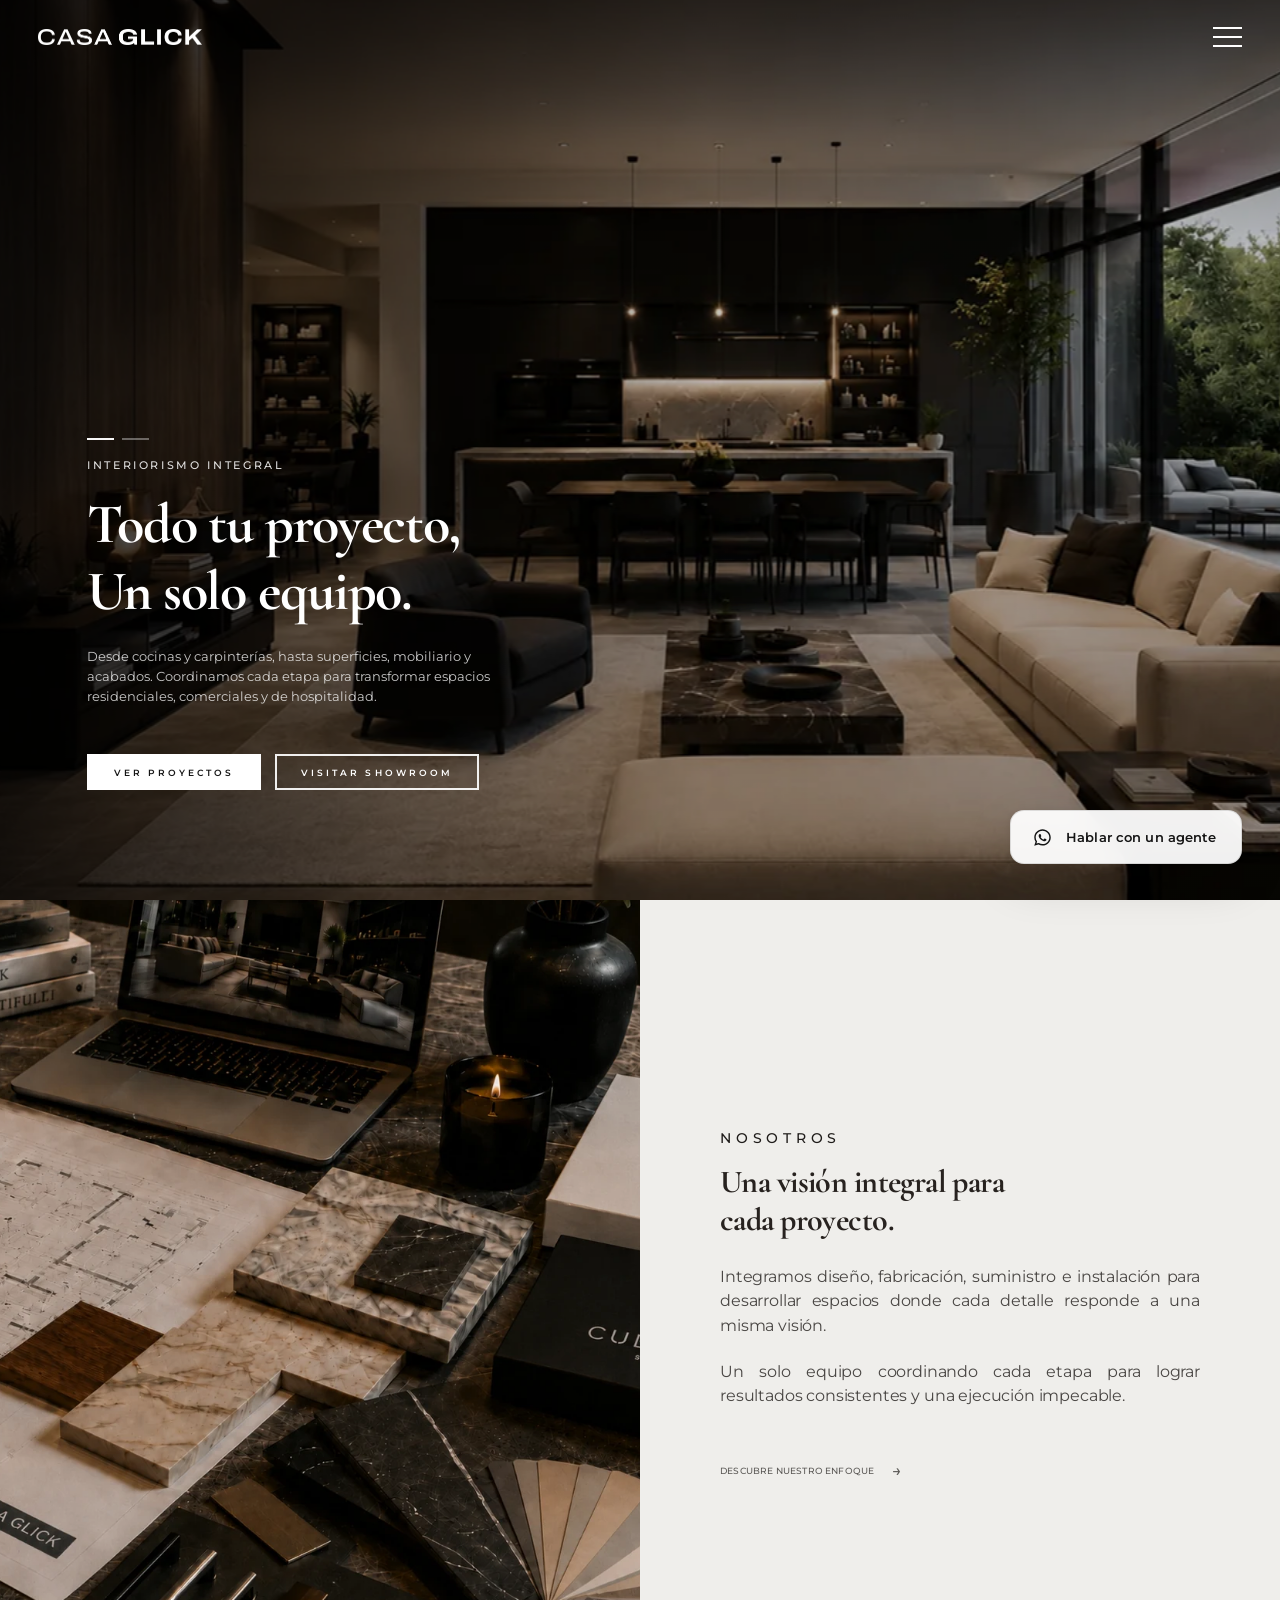
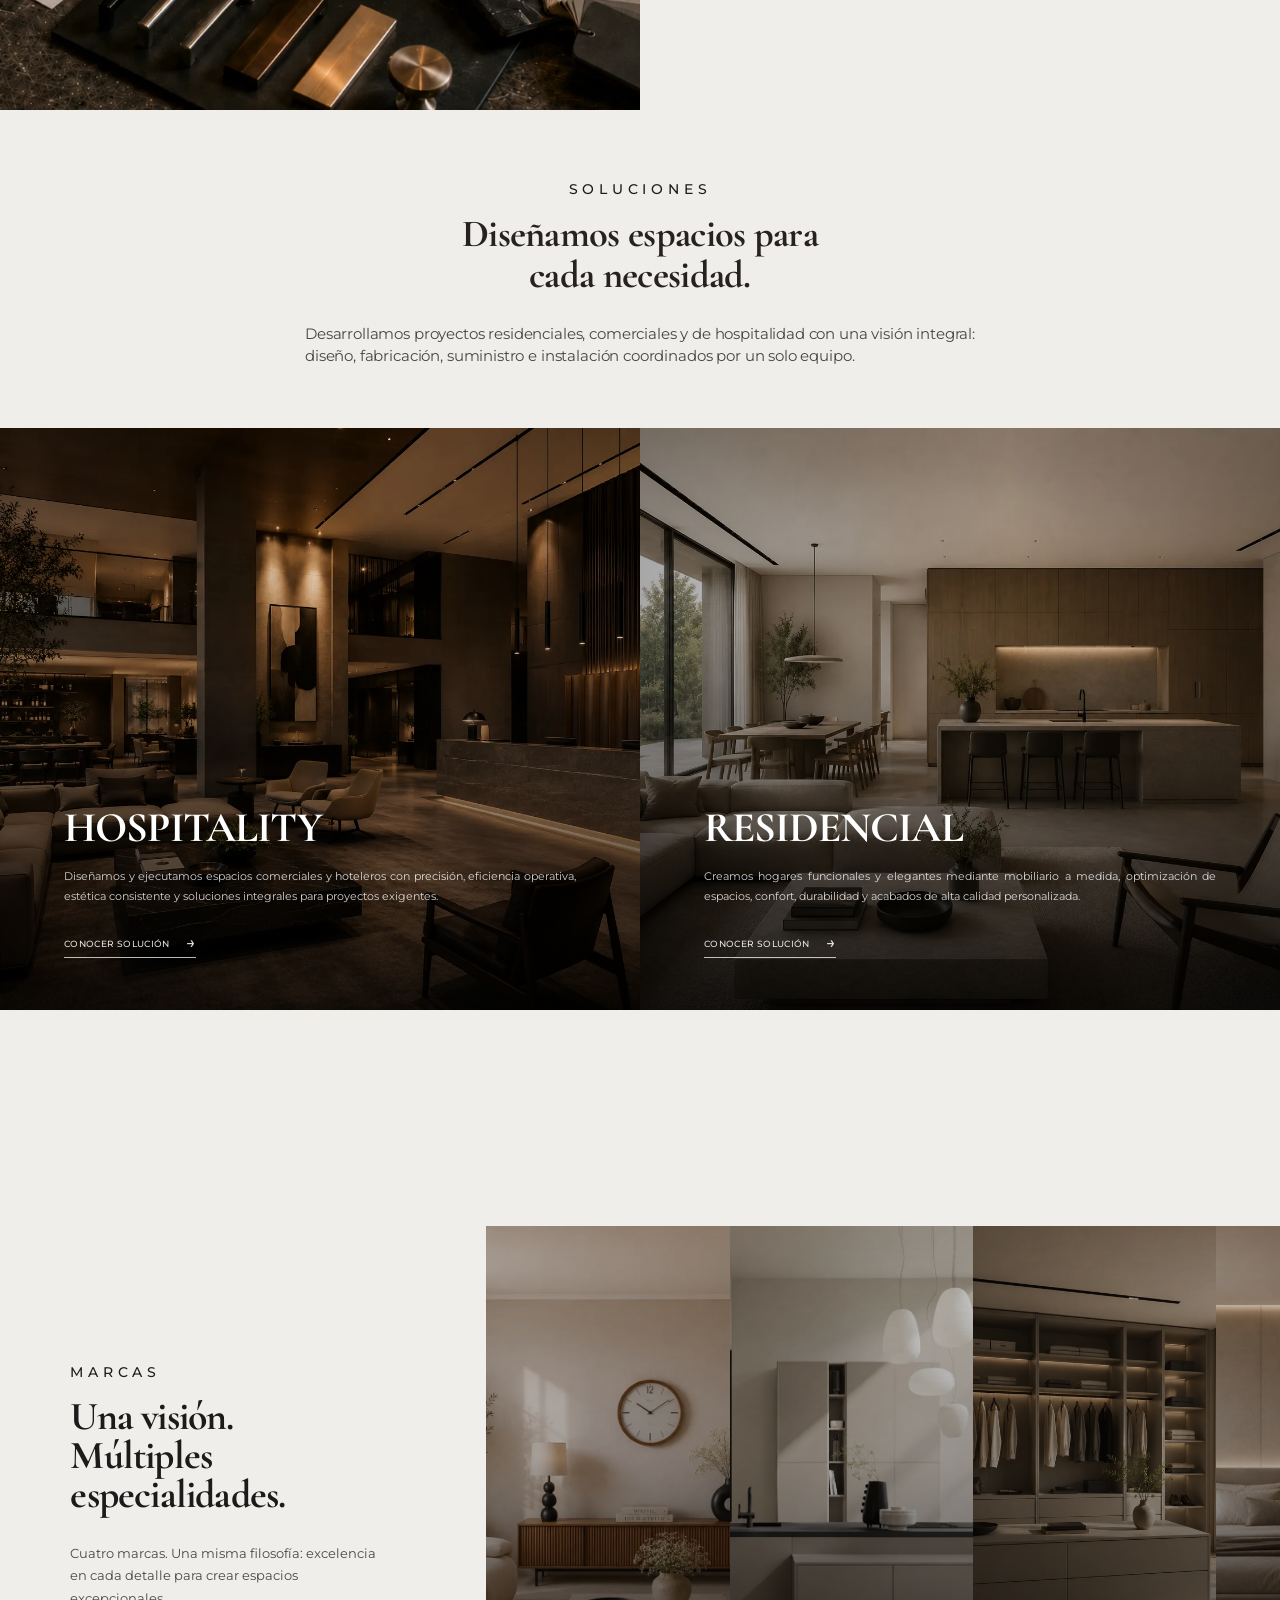
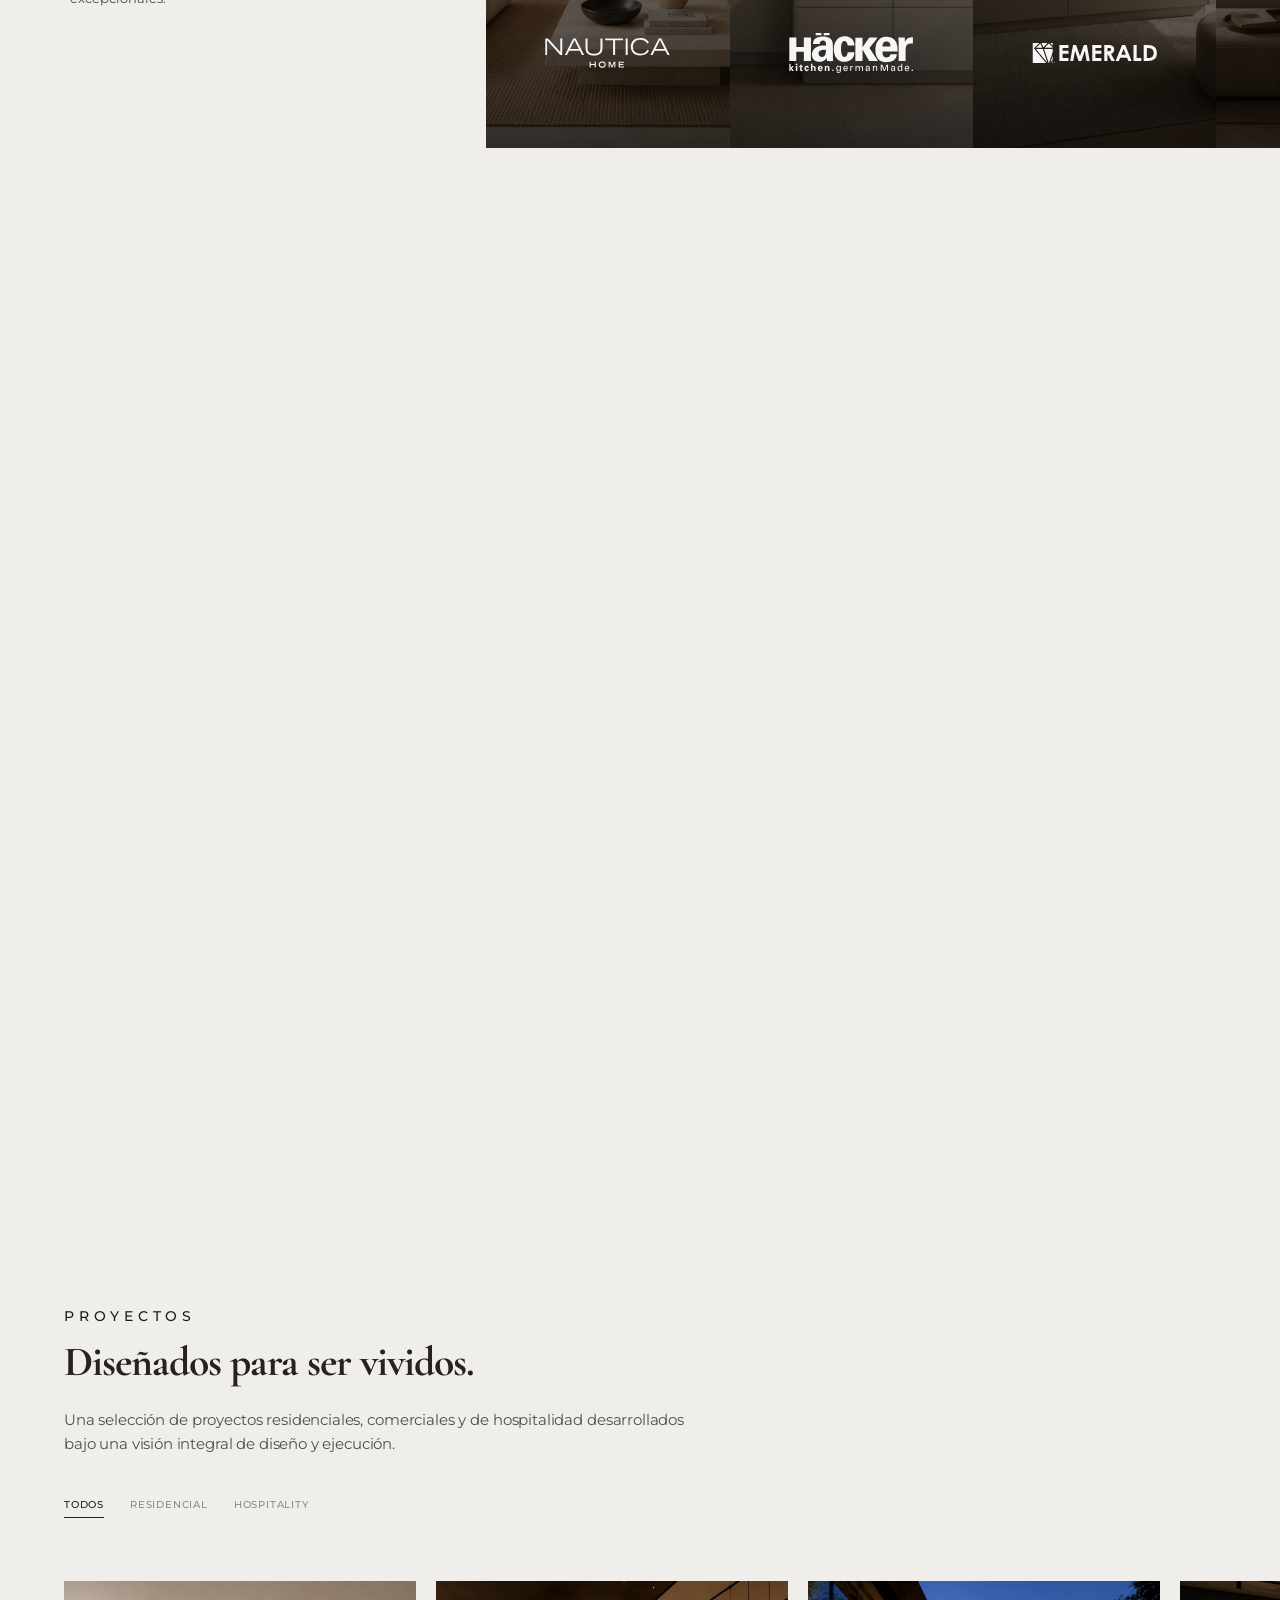
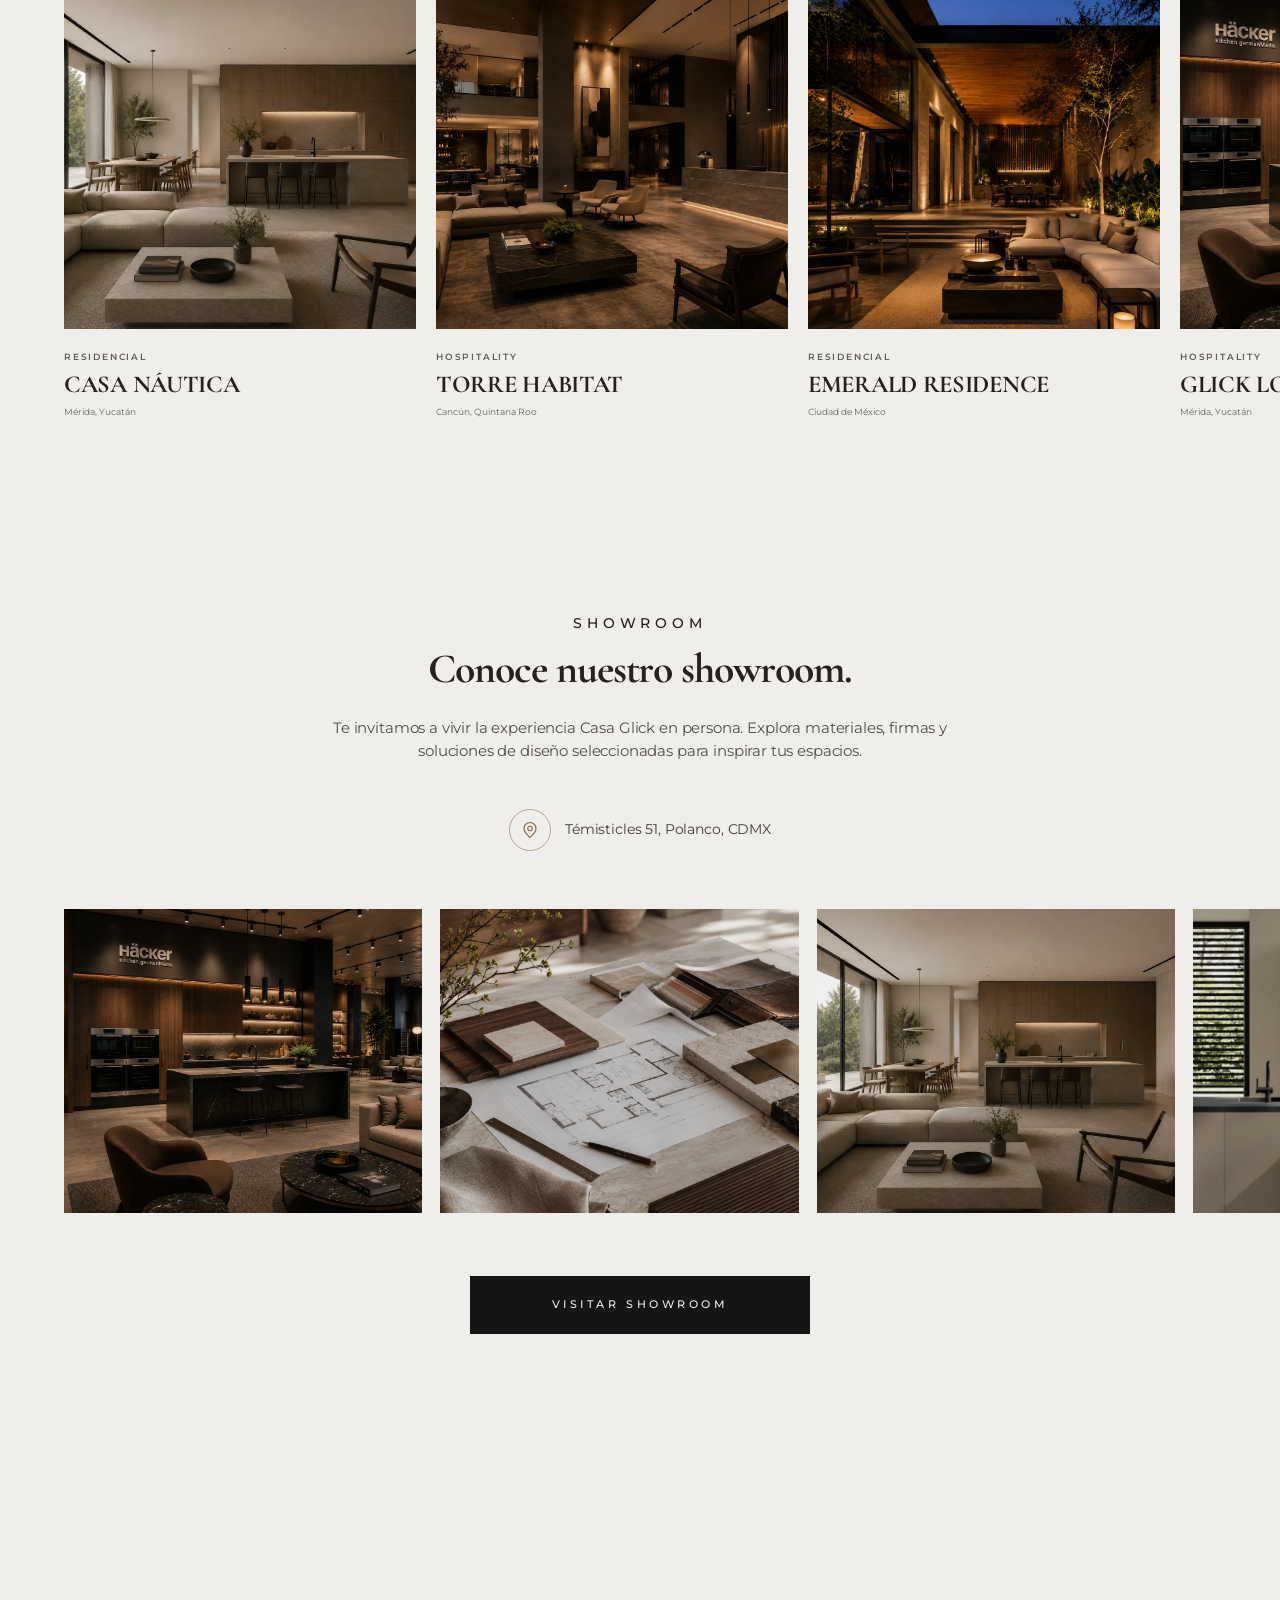
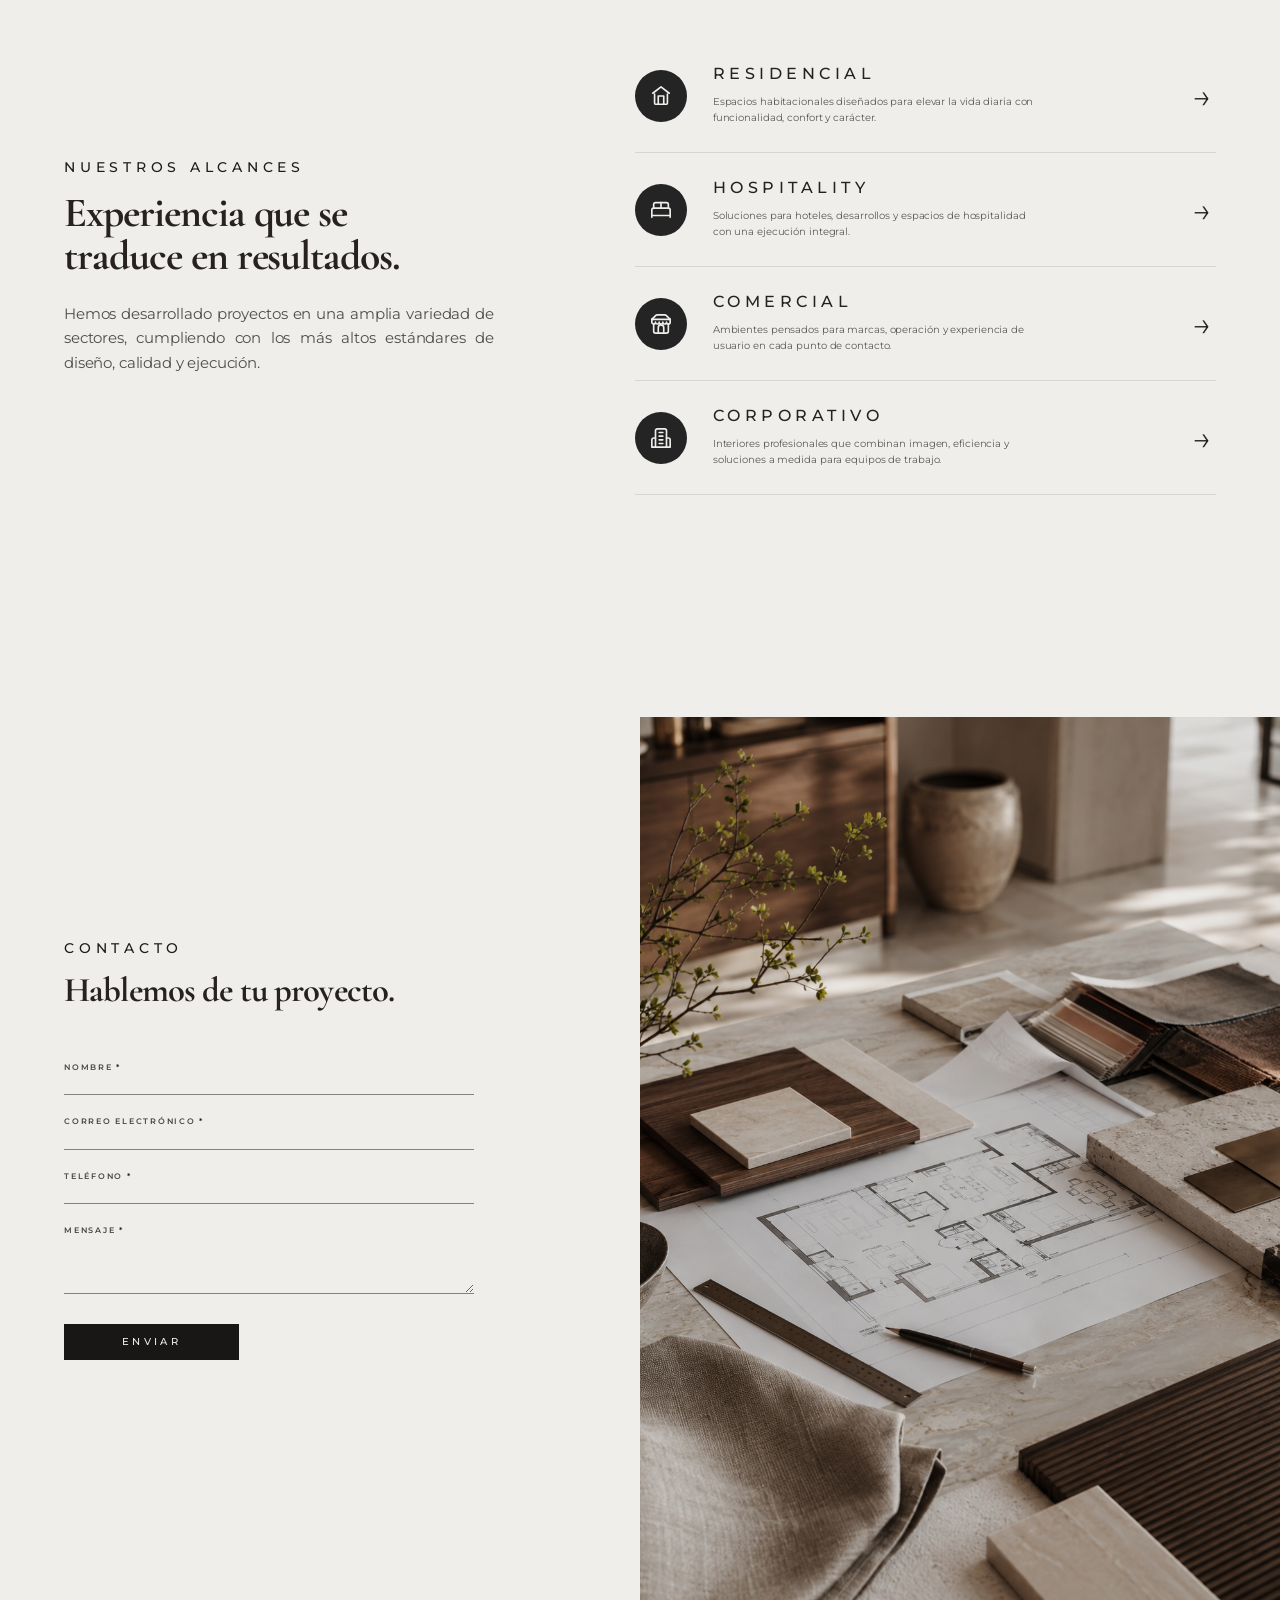
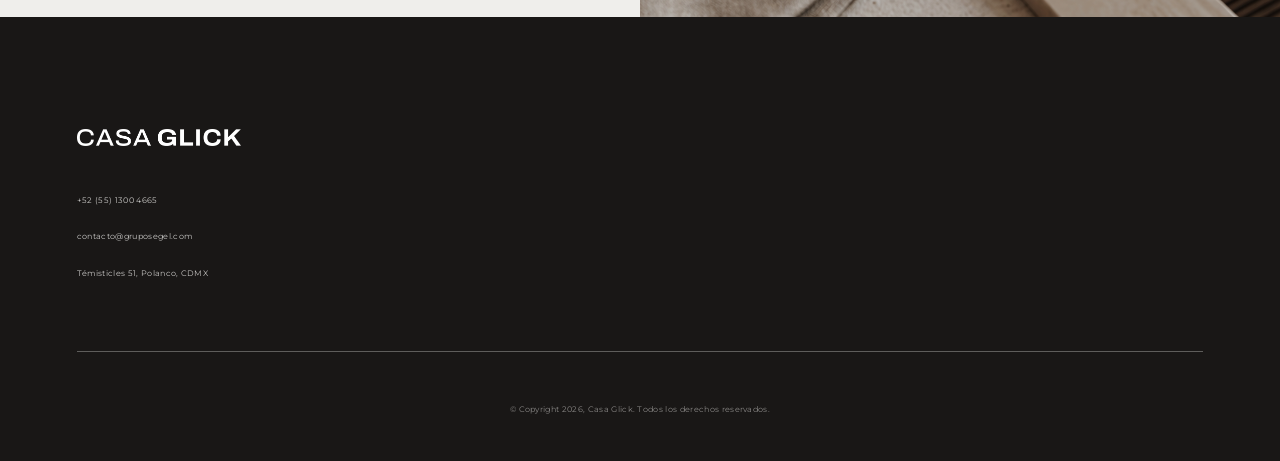
==== commit d511b363: "1707-0101" ====
--- a/index.html
+++ b/index.html
@@ -27,7 +27,7 @@
     <a href="#nosotros">Nosotros</a>
     <a href="#soluciones">Soluciones</a>
     <a href="#marcas">Marcas</a>
-    <a href="#catalogos">Catálogos</a>
+    <a href="#catalogo">Catálogo</a>
     <a href="#proyectos">Proyectos</a>
     <a href="#sectores">Sectores</a>
     <a href="#contacto">Contacto</a>
@@ -205,7 +205,7 @@
     </section>
 
 
-    <section class="catalogs-section reveal-on-scroll" id="catalogos" aria-label="Catálogos Casa Glick">
+    <section class="catalogs-section reveal-on-scroll" id="catalogo" aria-label="Catálogo Casa Glick">
       <div class="catalogs-shell">
         <div class="catalogs-copy">
           <p class="section-eyebrow">Catálogos</p>
@@ -438,25 +438,25 @@
         <div class="contact-content">
           <p class="section-eyebrow">Contacto</p>
           <h2>Hablemos de tu proyecto.</h2>
-          <form class="contact-form" action="mailto:contacto@gruposegel.com" method="post" enctype="text/plain" data-contact-form>
+          <form class="contact-form" data-contact-form>
             <label class="contact-field">
               <span>Nombre <em>*</em></span>
-              <input type="text" name="nombre" autocomplete="name" required>
+              <input type="text" name="name" autocomplete="name" minlength="2" required>
             </label>
 
             <label class="contact-field">
               <span>Correo electrónico <em>*</em></span>
-              <input type="email" name="correo" autocomplete="email" required>
+              <input type="email" name="email" autocomplete="email" required>
             </label>
 
             <label class="contact-field">
               <span>Teléfono <em>*</em></span>
-              <input type="tel" name="telefono" autocomplete="tel" required>
+              <input type="tel" name="phone" autocomplete="tel" maxlength="30" required>
             </label>
 
             <label class="contact-field contact-field--message">
               <span>Mensaje <em>*</em></span>
-              <textarea name="mensaje" rows="3" required></textarea>
+              <textarea name="message" rows="3" minlength="2" maxlength="3000" required></textarea>
             </label>
 
             <button class="contact-submit" type="submit">Enviar</button>
@@ -734,6 +734,7 @@
     <span>Hablar con un agente</span>
   </a>
 
-  <script src="js/main.js"></script>
+  <script src="js/main.js?v=20260717-contact-rules-v25"></script>
+  <script type="module" src="js/contact-firebase.js?v=20260717-contact-rules-v25"></script>
 </body>
 </html>
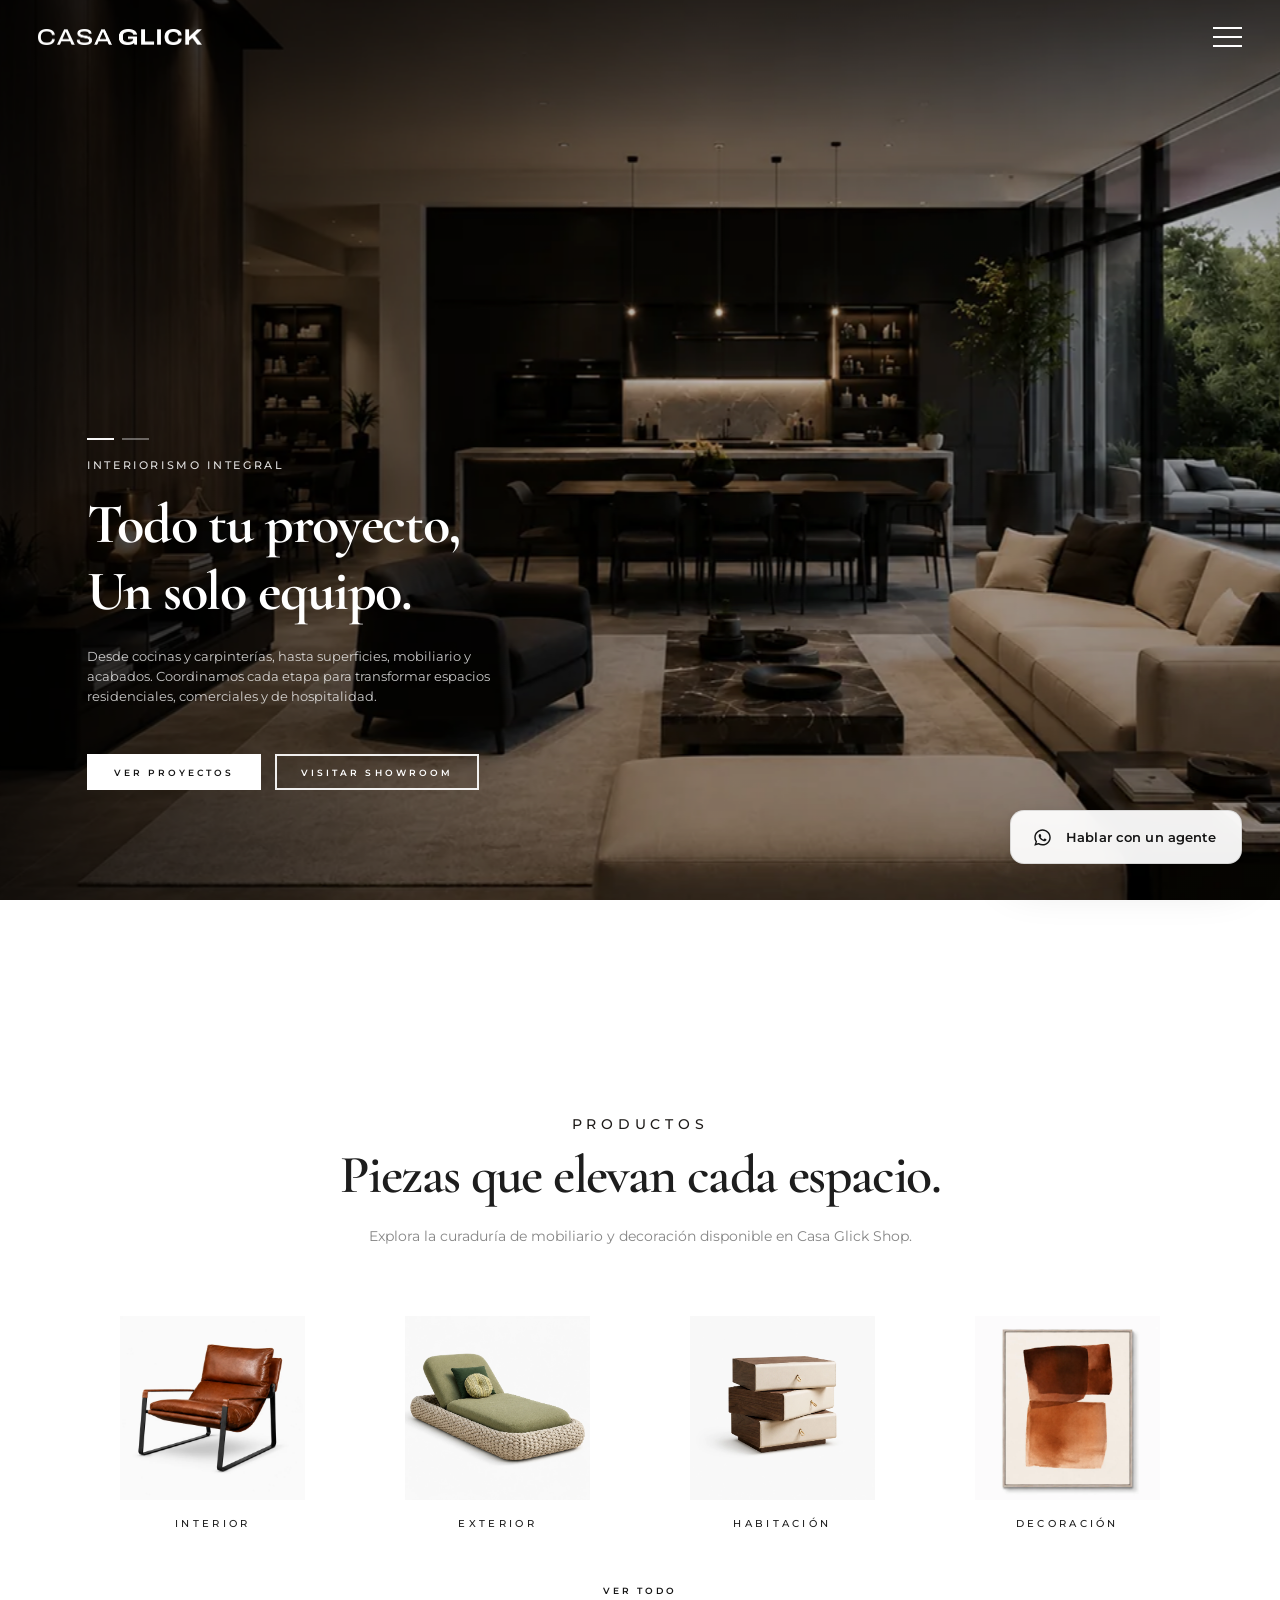
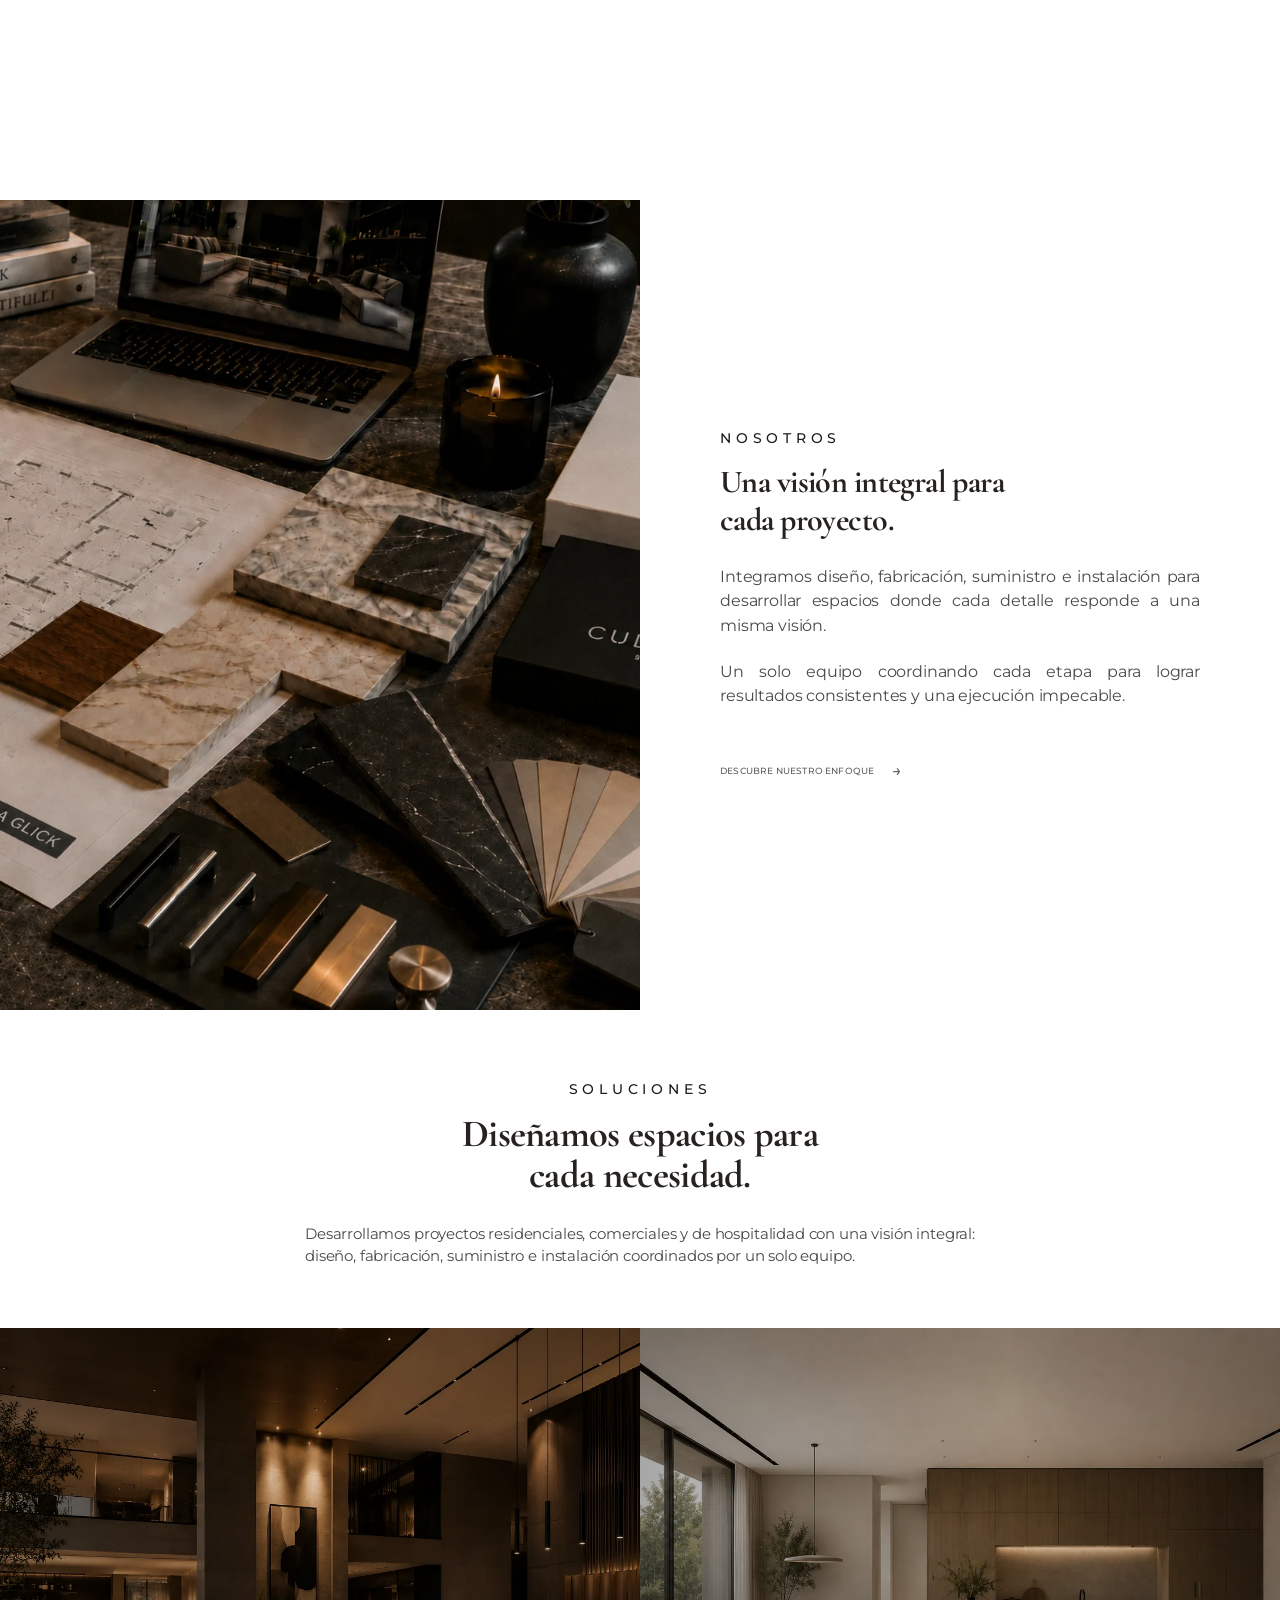
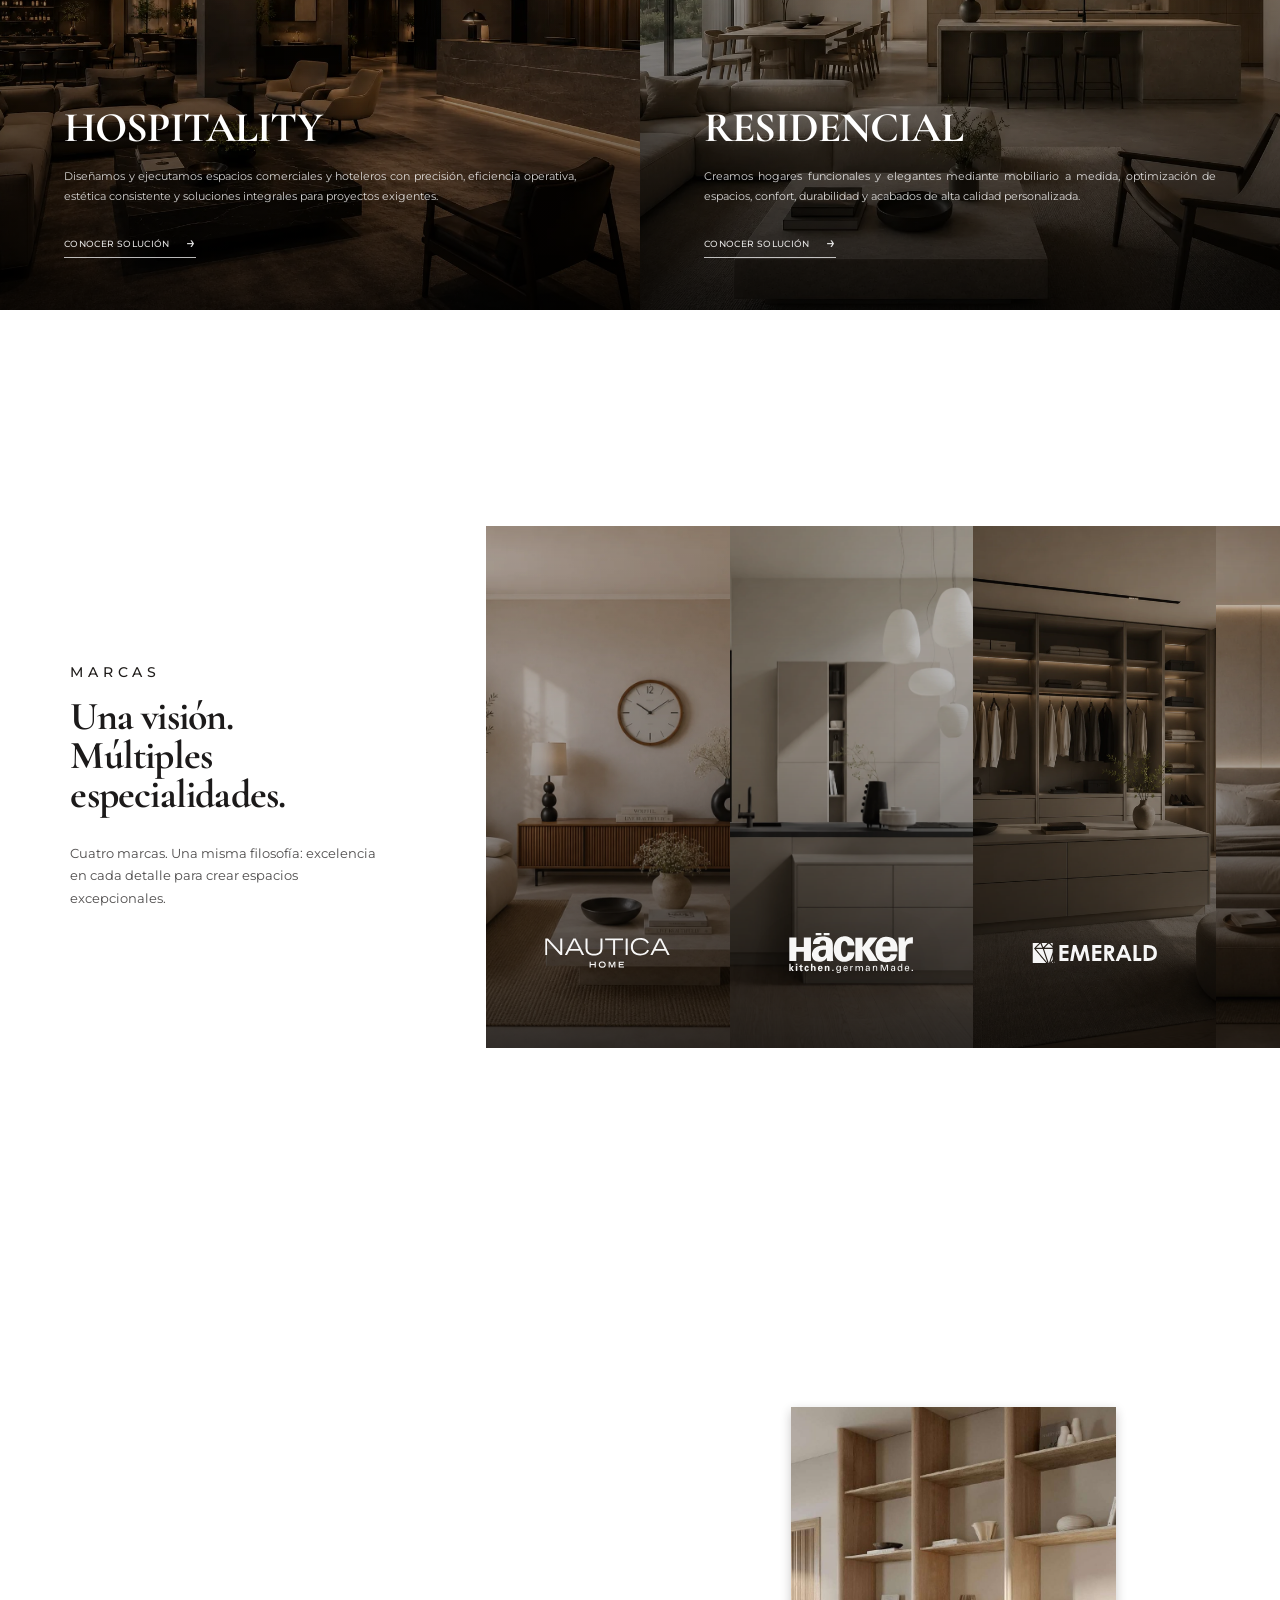
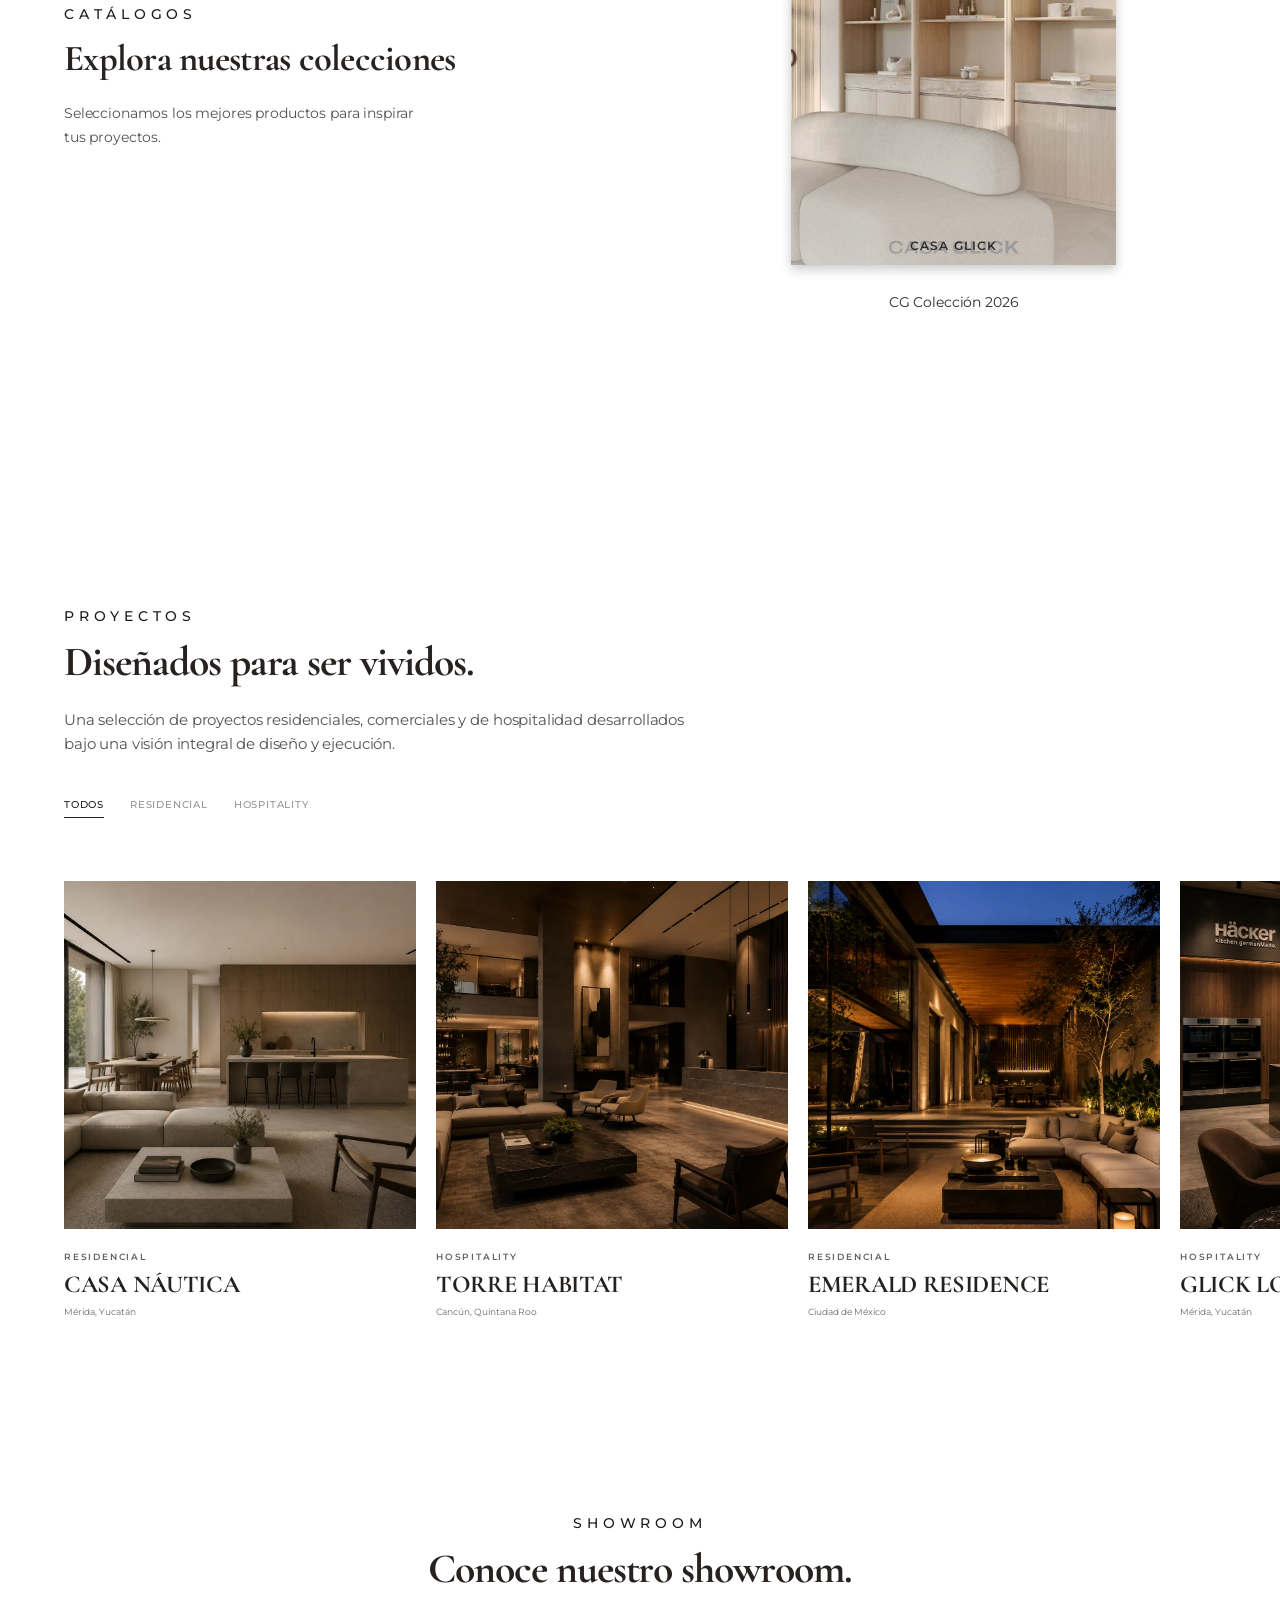
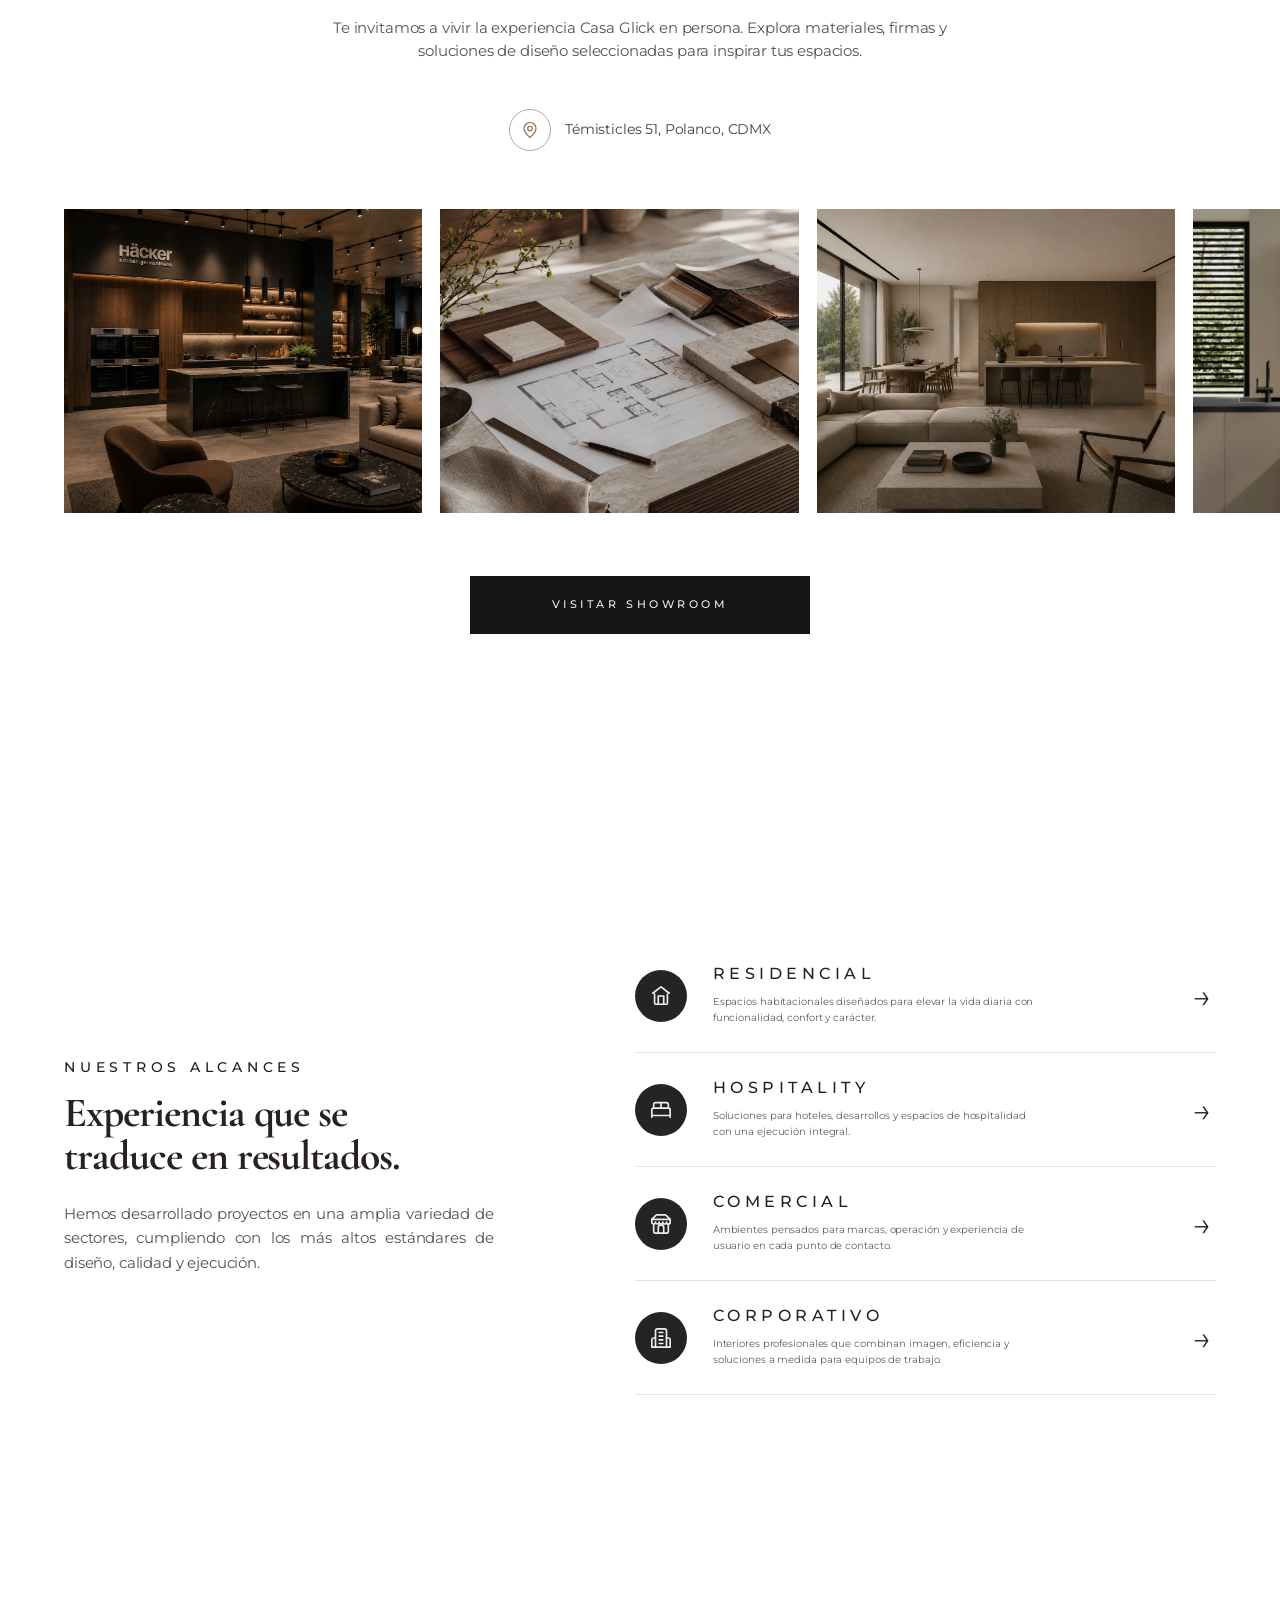
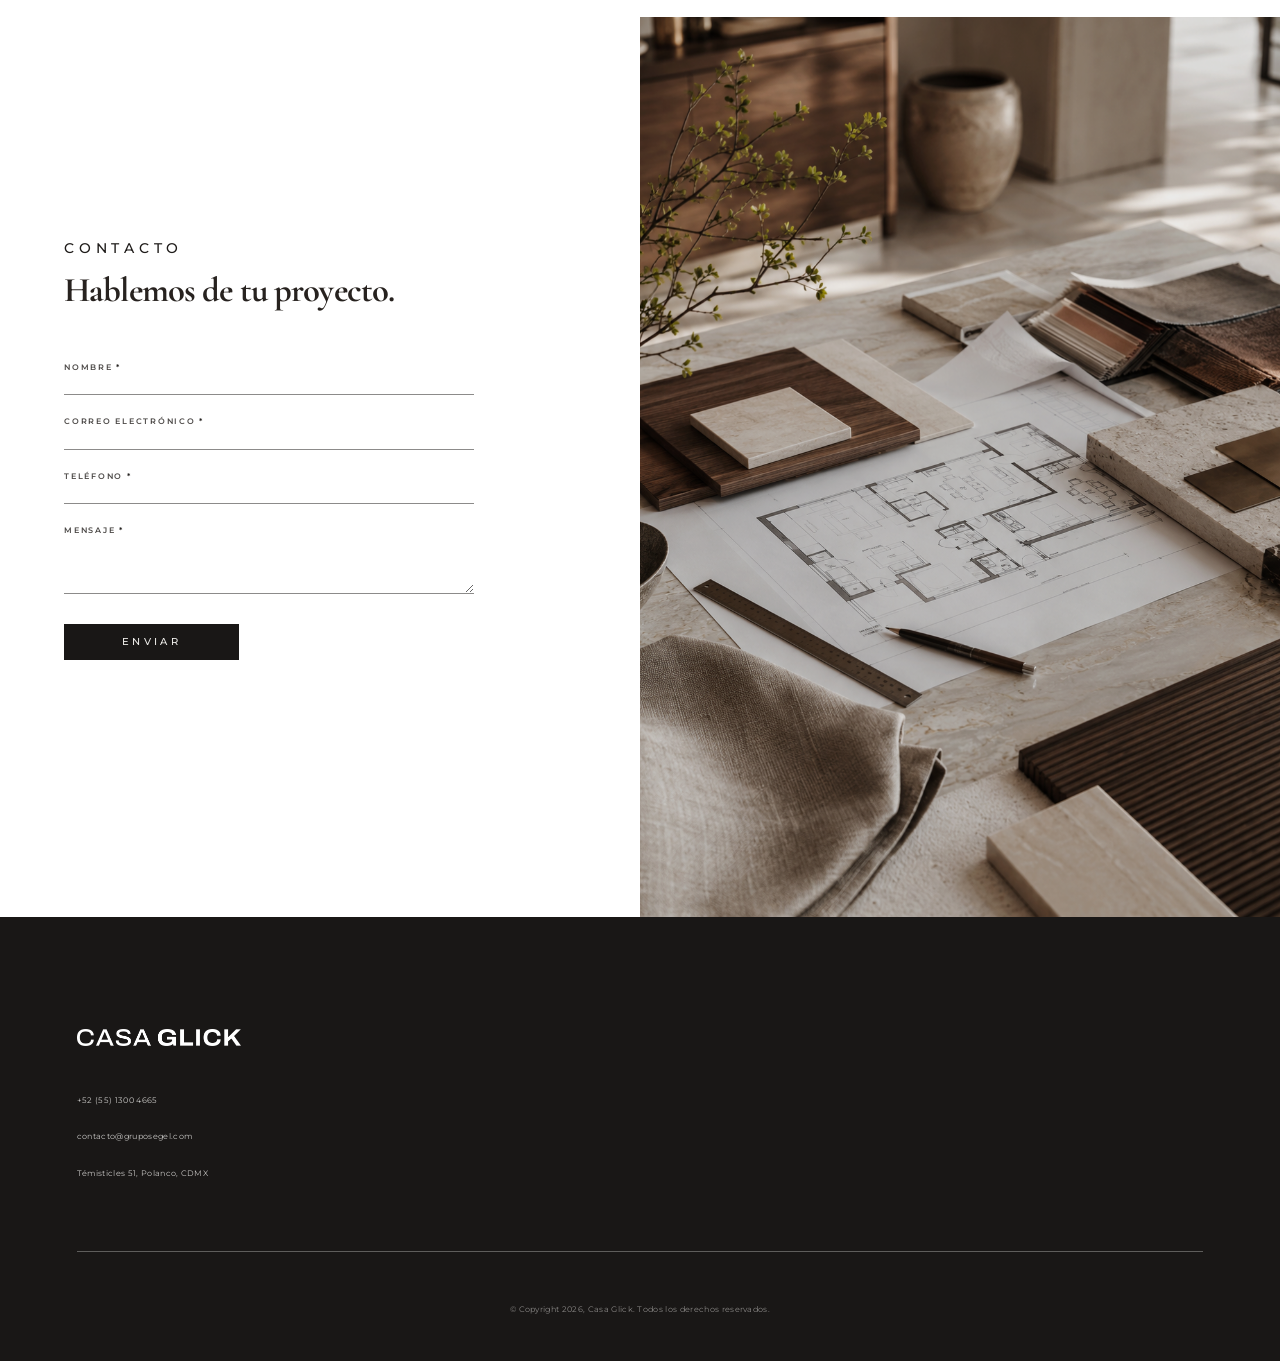
==== commit 67a6c064: "2307-1249" ====
--- a/index.html
+++ b/index.html
@@ -7,7 +7,7 @@
   <link rel="preconnect" href="https://fonts.googleapis.com">
   <link rel="preconnect" href="https://fonts.gstatic.com" crossorigin>
   <link href="https://fonts.googleapis.com/css2?family=Cormorant+Garamond:wght@500;600;700&family=Montserrat:wght@400;500;600;700&display=swap" rel="stylesheet">
-  <link rel="stylesheet" href="css/styles.css" />
+  <link rel="stylesheet" href="css/styles.css?v=20260720-contact-white-v31" />
 
 </head>
 <body>
@@ -27,6 +27,7 @@
     <a href="#nosotros">Nosotros</a>
     <a href="#soluciones">Soluciones</a>
     <a href="#marcas">Marcas</a>
+    <a href="#productos">Productos</a>
     <a href="#catalogo">Catálogo</a>
     <a href="#proyectos">Proyectos</a>
     <a href="#sectores">Sectores</a>
@@ -79,6 +80,49 @@
       </article>
 
 
+    </section>
+
+    <section class="shop-products-section reveal-on-scroll" id="productos" aria-labelledby="shop-products-title">
+      <div class="shop-products-intro">
+        <p class="section-eyebrow">Productos</p>
+        <h2 id="shop-products-title">Piezas que elevan cada espacio.</h2>
+        <p>Explora la curaduría de mobiliario y decoración disponible en Casa Glick Shop.</p>
+      </div>
+
+      <div class="shop-products-grid" aria-label="Categorías de producto en Casa Glick Shop">
+        <a class="shop-product-category" href="https://shop.casaglick.com/productos.html?filter=interior" aria-label="Ver categoría Interior en Casa Glick Shop">
+          <span class="shop-product-category__media">
+            <img src="assets/images/products/category-interior.webp" alt="Poltrona para la categoría Interior" loading="lazy">
+          </span>
+          <span class="shop-product-category__title">Interior</span>
+        </a>
+
+        <a class="shop-product-category" href="https://shop.casaglick.com/productos.html?filter=exterior" aria-label="Ver categoría Exterior en Casa Glick Shop">
+          <span class="shop-product-category__media">
+            <img src="assets/images/products/category-exterior.webp" alt="Camastro para la categoría Exterior" loading="lazy">
+          </span>
+          <span class="shop-product-category__title">Exterior</span>
+        </a>
+
+        <a class="shop-product-category" href="https://shop.casaglick.com/productos.html?filter=habitacion" aria-label="Ver categoría Habitación en Casa Glick Shop">
+          <span class="shop-product-category__media">
+            <img src="assets/images/products/category-habitacion.webp" alt="Mesa de noche para la categoría Habitación" loading="lazy">
+          </span>
+          <span class="shop-product-category__title">Habitación</span>
+        </a>
+
+        <a class="shop-product-category" href="https://shop.casaglick.com/productos.html?filter=decoracion" aria-label="Ver categoría Decoración en Casa Glick Shop">
+          <span class="shop-product-category__media">
+            <img src="assets/images/products/category-decoracion.webp" alt="Pieza decorativa para la categoría Decoración" loading="lazy">
+          </span>
+          <span class="shop-product-category__title">Decoración</span>
+        </a>
+
+      </div>
+
+      <div class="shop-products-actions">
+        <a class="btn btn-primary" href="https://shop.casaglick.com/productos.html?filter=todo" aria-label="Ver todos los productos en Casa Glick Shop">Ver todo</a>
+      </div>
     </section>
 
     <section class="about-section reveal-on-scroll" id="nosotros" aria-label="Nosotros">
@@ -734,7 +778,7 @@
     <span>Hablar con un agente</span>
   </a>
 
-  <script src="js/main.js?v=20260717-contact-rules-v25"></script>
-  <script type="module" src="js/contact-firebase.js?v=20260717-contact-rules-v25"></script>
+  <script src="js/main.js?v=20260717-contact-firebase-v26"></script>
+  <script type="module" src="js/contact-firebase.js?v=20260717-contact-firebase-v26"></script>
 </body>
 </html>
--- a/css/styles.css
+++ b/css/styles.css
@@ -11,7 +11,7 @@
 
 * { box-sizing: border-box; margin: 0; padding: 0; }
 html { scroll-behavior: smooth; }
-body { font-family: var(--sans); color: var(--white); background: #efeeeb; }
+body { font-family: var(--sans); color: var(--white); background: #ffffff; }
 a { color: inherit; text-decoration: none; }
 button { font: inherit; color: inherit; }
 
@@ -314,7 +314,7 @@
   min-height: clamp(760px, 90vh, 980px);
   display: grid;
   grid-template-columns: minmax(0, 50%) minmax(0, 50%);
-  background: #efeeeb;
+  background: #ffffff;
   color: #24211f;
 }
 
@@ -418,7 +418,7 @@
 
 html,
 body {
-  background: #efeeeb;
+  background: #ffffff;
 }
 
 .reveal-on-scroll .about-media img {
@@ -481,7 +481,7 @@
 }
 
 .solutions-section {
-  background: #efeeeb;
+  background: #ffffff;
   color: #24211f;
   overflow: hidden;
 }
@@ -819,7 +819,7 @@
   min-height: 100svh;
   display: grid;
   grid-template-rows: auto 1fr;
-  background: #efeeeb;
+  background: #ffffff;
   color: #24211f;
   overflow: hidden;
   scroll-snap-align: start;
@@ -975,11 +975,11 @@
 }
 
 .brands-edge--left::after {
-  background: linear-gradient(90deg, rgba(239,238,235,.45), rgba(239,238,235,0));
+  background: linear-gradient(90deg, rgba(255,255,255,.45), rgba(255,255,255,0));
 }
 
 .brands-edge--right::after {
-  background: linear-gradient(270deg, rgba(239,238,235,.45), rgba(239,238,235,0));
+  background: linear-gradient(270deg, rgba(255,255,255,.45), rgba(255,255,255,0));
 }
 
 .brands-edge:hover::after {
@@ -1238,11 +1238,11 @@
 }
 
 .brands-edge--left::after {
-  background: linear-gradient(90deg, rgba(235,234,230,.5), rgba(235,234,230,0));
+  background: linear-gradient(90deg, rgba(255,255,255,.5), rgba(255,255,255,0));
 }
 
 .brands-edge--right::after {
-  background: linear-gradient(270deg, rgba(235,234,230,.5), rgba(235,234,230,0));
+  background: linear-gradient(270deg, rgba(255,255,255,.5), rgba(255,255,255,0));
 }
 
 .brands-edge:hover::after { opacity: 1; }
@@ -1326,7 +1326,7 @@
 /* Brands - interactive ecosystem layout */
 .brands-section {
   min-height: 100svh;
-  background: #efeeeb;
+  background: #ffffff;
   color: #1c1a1a;
   padding: 0;
   overflow: hidden;
@@ -1558,7 +1558,7 @@
   align-items: end;
   justify-items: center;
   border-radius: 50%;
-  background: rgba(239,238,235,.68);
+  background: rgba(255,255,255,.68);
   font-size: 28px;
   line-height: 1;
   opacity: .68;
@@ -1570,7 +1570,7 @@
 .brands-edge:focus-visible span {
   opacity: 1;
   transform: scale(1);
-  background: rgba(239,238,235,.9);
+  background: rgba(255,255,255,.9);
 }
 
 .brands-edge::after { display: none; }
@@ -1937,7 +1937,7 @@
 /* Brand detail page */
 body.brand-detail-page {
   min-height: 100vh;
-  background: #f5f4f1;
+  background: #ffffff;
   color: #171717;
   font-family: var(--sans);
 }
@@ -1955,7 +1955,7 @@
   align-items: center;
   justify-content: space-between;
   padding: 0 38px;
-  background: rgba(245,244,241,.88);
+  background: rgba(255,255,255,.88);
   border-bottom: 1px solid rgba(28,26,26,.12);
   -webkit-backdrop-filter: blur(16px);
   backdrop-filter: blur(16px);
@@ -2413,7 +2413,7 @@
   width: min(100%, 1360px);
   max-height: min(90svh, 920px);
   overflow: auto;
-  background: #f5f4f1;
+  background: #ffffff;
   color: #1c1a1a;
   box-shadow: 0 28px 90px rgba(0,0,0,.22);
   transform: translateY(22px) scale(.985);
@@ -2439,7 +2439,7 @@
   width: 68px;
   height: 68px;
   border: 0;
-  background: rgba(245,244,241,.78);
+  background: rgba(255,255,255,.78);
   -webkit-backdrop-filter: blur(14px);
   backdrop-filter: blur(14px);
   color: #1c1a1a;
@@ -2452,7 +2452,7 @@
 }
 
 .brand-modal__close:hover {
-  background: rgba(245,244,241,.96);
+  background: rgba(255,255,255,.96);
 }
 
 .brand-modal__hero {
@@ -3088,7 +3088,7 @@
 /* Catalogs section */
 .catalogs-section {
   min-height: 100svh;
-  background: #efeeeb;
+  background: #ffffff;
   color: #24211f;
   overflow: hidden;
   scroll-snap-align: start;
@@ -3166,7 +3166,7 @@
   content: '';
   position: absolute;
   inset: 45% 0 0;
-  background: linear-gradient(180deg, rgba(239,238,235,0), rgba(239,238,235,.58));
+  background: linear-gradient(180deg, rgba(255,255,255,0), rgba(255,255,255,.58));
   pointer-events: none;
 }
 
@@ -3247,7 +3247,7 @@
 /* Projects editorial block */
 .projects-section {
   min-height: 100svh;
-  background: #efeeeb;
+  background: #ffffff;
   color: #24211f;
   overflow: hidden;
   scroll-snap-align: start;
@@ -3386,11 +3386,11 @@
 }
 
 .projects-edge--left::after {
-  background: linear-gradient(90deg, rgba(239,238,235,.45), rgba(239,238,235,0));
+  background: linear-gradient(90deg, rgba(255,255,255,.45), rgba(255,255,255,0));
 }
 
 .projects-edge--right::after {
-  background: linear-gradient(270deg, rgba(239,238,235,.45), rgba(239,238,235,0));
+  background: linear-gradient(270deg, rgba(255,255,255,.45), rgba(255,255,255,0));
 }
 
 .projects-edge:hover::after {
@@ -3602,7 +3602,7 @@
 /* Showroom invitation block */
 .showroom-section {
   min-height: 100svh;
-  background: #efeeeb;
+  background: #ffffff;
   color: #24211f;
   overflow: hidden;
   scroll-snap-align: start;
@@ -3824,8 +3824,8 @@
   height: 44px;
   display: grid;
   place-items: center;
-  border: 1px solid rgba(239,238,235,.42);
-  background: rgba(239,238,235,.08);
+  border: 1px solid rgba(255,255,255,.42);
+  background: rgba(255,255,255,.08);
   color: #efeeeb;
   font-family: var(--sans);
   font-size: 28px;
@@ -3914,7 +3914,7 @@
 /* Sectors editorial block */
 .sectors-section {
   min-height: 100svh;
-  background: #efeeeb;
+  background: #ffffff;
   color: #24211f;
   scroll-snap-align: start;
   padding: clamp(86px, 11svh, 132px) 0;
@@ -4192,7 +4192,7 @@
   width: min(100%, 1360px);
   max-height: min(90svh, 920px);
   overflow: auto;
-  background: #f5f4f1;
+  background: #ffffff;
   color: #1c1a1a;
   box-shadow: 0 28px 90px rgba(0,0,0,.22);
   transform: translateY(22px) scale(.985);
@@ -4218,7 +4218,7 @@
   width: 68px;
   height: 68px;
   border: 0;
-  background: rgba(245,244,241,.78);
+  background: rgba(255,255,255,.78);
   -webkit-backdrop-filter: blur(14px);
   backdrop-filter: blur(14px);
   color: #1c1a1a;
@@ -4231,7 +4231,7 @@
 }
 
 .project-modal__close:hover {
-  background: rgba(245,244,241,.96);
+  background: rgba(255,255,255,.96);
 }
 
 .project-modal__hero {
@@ -4539,7 +4539,7 @@
   width: min(100%, 1360px);
   max-height: min(90svh, 920px);
   overflow: auto;
-  background: #f5f4f1;
+  background: #ffffff;
   color: #1c1a1a;
   box-shadow: 0 28px 90px rgba(0,0,0,.22);
   transform: translateY(22px) scale(.985);
@@ -4565,7 +4565,7 @@
   width: 68px;
   height: 68px;
   border: 0;
-  background: rgba(245,244,241,.78);
+  background: rgba(255,255,255,.78);
   -webkit-backdrop-filter: blur(14px);
   backdrop-filter: blur(14px);
   color: #1c1a1a;
@@ -4578,7 +4578,7 @@
 }
 
 .project-modal__close:hover {
-  background: rgba(245,244,241,.96);
+  background: rgba(255,255,255,.96);
 }
 
 .project-modal__hero {
@@ -5024,7 +5024,7 @@
 /* Contact editorial form */
 .contact-section {
   min-height: 100svh;
-  background: linear-gradient(90deg, #efeeeb 0 50%, #d8d8d8 50% 100%);
+  background: linear-gradient(90deg, #ffffff 0 50%, #d8d8d8 50% 100%);
   color: #24211f;
   scroll-snap-align: start;
   padding: 0;
@@ -5241,7 +5241,7 @@
 
 @media (max-width: 980px) {
   .contact-section {
-    background: #efeeeb;
+    background: #ffffff;
     align-items: flex-start;
     padding: 88px 0 86px;
   }
@@ -5496,7 +5496,7 @@
 .about-modal__panel {
   width: min(100%, 1120px);
   max-height: min(86svh, 820px);
-  background: #f5f4f1;
+  background: #ffffff;
 }
 
 .about-modal__layout {
@@ -5718,7 +5718,7 @@
 .solution-modal__panel {
   width: min(100%, 1080px);
   max-height: min(86svh, 800px);
-  background: #f5f4f1;
+  background: #ffffff;
 }
 
 .solution-modal__layout {
@@ -5876,11 +5876,11 @@
 
 /* Cleaner page reveal background and removed solution result card. */
 html {
-  background: #efeeeb;
+  background: #ffffff;
 }
 
 body::before {
-  background: #efeeeb;
+  background: #ffffff;
 }
 
 .solution-modal__result {
@@ -5928,7 +5928,7 @@
   grid-template-rows: auto minmax(0, 1fr) auto;
   overflow: hidden;
   border: 1px solid rgba(255,255,255,.16);
-  background: #efeeeb;
+  background: #ffffff;
   color: #24211f;
   box-shadow: 0 30px 90px rgba(0,0,0,.38);
   transform: translateY(18px) scale(.985);
@@ -6017,7 +6017,7 @@
   place-items: center;
   padding: 26px clamp(58px, 6vw, 86px);
   background:
-    radial-gradient(circle at 50% 28%, rgba(255,255,255,.72), rgba(239,238,235,0) 54%),
+    radial-gradient(circle at 50% 28%, rgba(255,255,255,.72), rgba(255,255,255,0) 54%),
     linear-gradient(180deg, #e8e5df, #d7d2c8);
   perspective: 1600px;
 }
@@ -6227,7 +6227,7 @@
   place-items: center;
   border: 1px solid rgba(36,33,31,.14);
   border-radius: 50%;
-  background: rgba(239,238,235,.78);
+  background: rgba(255,255,255,.78);
   color: #24211f;
   font-size: 38px;
   line-height: 1;
@@ -6310,7 +6310,7 @@
     font-size: 32px;
     top: 52%;
     z-index: 12;
-    background: rgba(239,238,235,.9);
+    background: rgba(255,255,255,.9);
   }
 
   .catalog-viewer__nav--prev { left: 10px; }
@@ -6334,7 +6334,7 @@
 /* Flipbook v4: softer Heyzine-like paper turn */
 .catalog-viewer__stage {
   background:
-    radial-gradient(circle at 50% 38%, rgba(255,255,255,.82), rgba(239,238,235,0) 58%),
+    radial-gradient(circle at 50% 38%, rgba(255,255,255,.82), rgba(255,255,255,0) 58%),
     linear-gradient(180deg, #ece8df 0%, #d8d0c2 100%);
   perspective: 2200px;
 }
@@ -6884,3 +6884,161 @@
   margin-left: 0 !important;
   margin-right: 0 !important;
 }
+
+/* Products bridge to shop.casaglick.com */
+.shop-products-section {
+  min-height: 100svh;
+  padding: clamp(92px, 9vw, 128px) clamp(24px, 7vw, 92px) clamp(70px, 7vw, 98px);
+  background: #ffffff;
+  color: #1d1d1d;
+  display: flex;
+  flex-direction: column;
+  justify-content: center;
+}
+
+.shop-products-intro {
+  width: min(100%, 650px);
+  margin: 0 auto;
+  text-align: center;
+}
+
+.shop-products-intro .section-eyebrow {
+  color: rgba(29, 29, 29, .58);
+}
+
+.shop-products-intro h2 {
+  margin: 0;
+  font-family: var(--serif);
+  font-size: clamp(34px, 4.2vw, 58px);
+  line-height: .98;
+  font-weight: 600;
+  letter-spacing: -.03em;
+  color: #1d1d1d;
+}
+
+.shop-products-intro p:not(.section-eyebrow) {
+  max-width: 560px;
+  margin: 24px auto 0;
+  color: rgba(29, 29, 29, .54);
+  line-height: 1.7;
+  font-size: 14px;
+}
+
+.shop-products-grid {
+  width: min(100%, 1344px);
+  margin: clamp(54px, 5.2vw, 72px) auto 0;
+  display: grid;
+  grid-template-columns: repeat(4, minmax(0, 1fr));
+  gap: clamp(30px, 3vw, 42px);
+}
+
+.shop-product-category {
+  display: block;
+  text-align: center;
+  outline-offset: 8px;
+}
+
+.shop-product-category__media {
+  display: block;
+  width: 75%;
+  aspect-ratio: 1 / 1;
+  margin: 0 auto;
+  overflow: hidden;
+  background: #e5e5e5;
+}
+
+.shop-product-category__media img {
+  display: block;
+  width: 100%;
+  height: 100%;
+  object-fit: cover;
+  transition: transform 700ms cubic-bezier(0.16, 1, 0.3, 1), filter 700ms cubic-bezier(0.16, 1, 0.3, 1);
+}
+
+.shop-product-category__title {
+  display: block;
+  margin-top: 18px;
+  text-transform: uppercase;
+  letter-spacing: .34em;
+  font-size: clamp(9.5px, .76vw, 11.2px);
+  font-weight: 500;
+  color: #1d1d1d;
+  transition: color 220ms ease, transform 220ms ease;
+}
+
+.shop-product-category:hover .shop-product-category__media img {
+  transform: scale(1.045);
+  filter: contrast(1.02);
+}
+
+.shop-product-category:hover .shop-product-category__title {
+  color: #c38f43;
+  transform: translateY(-1px);
+}
+
+.shop-products-actions {
+  display: flex;
+  justify-content: center;
+  margin-top: clamp(34px, 3.4vw, 48px);
+}
+
+.reveal-on-scroll .shop-products-intro,
+.reveal-on-scroll .shop-product-category,
+.reveal-on-scroll .shop-products-actions {
+  opacity: 0;
+  transform: translateY(24px);
+  transition: opacity .8s ease, transform .8s ease;
+}
+
+.reveal-on-scroll .shop-product-category:nth-child(2) { transition-delay: .08s; }
+.reveal-on-scroll .shop-product-category:nth-child(3) { transition-delay: .16s; }
+.reveal-on-scroll .shop-product-category:nth-child(4) { transition-delay: .24s; }
+.reveal-on-scroll .shop-products-actions { transition-delay: .32s; }
+
+.reveal-on-scroll.is-visible .shop-products-intro,
+.reveal-on-scroll.is-visible .shop-product-category,
+.reveal-on-scroll.is-visible .shop-products-actions {
+  opacity: 1;
+  transform: translateY(0);
+}
+
+@media (max-width: 900px) {
+  .shop-products-section {
+    min-height: auto;
+    padding: 84px 20px 54px;
+  }
+
+  .shop-products-grid {
+    max-width: 720px;
+    grid-template-columns: repeat(3, minmax(0, 1fr));
+    gap: 24px 18px;
+    margin-top: 46px;
+  }
+
+  .shop-product-category__title {
+    font-size: clamp(8.8px, 2.2vw, 10.4px);
+  }
+}
+
+@media (max-width: 760px) {
+  .shop-products-intro h2 {
+    font-size: clamp(35px, 11vw, 46px);
+  }
+
+  .shop-products-grid {
+    grid-template-columns: repeat(2, minmax(0, 1fr));
+  }
+
+}
+
+@media (max-width: 420px) {
+  .shop-products-section {
+    padding: 78px 20px 46px;
+  }
+
+  .shop-products-grid {
+    gap: 22px 14px;
+    margin-top: 42px;
+  }
+
+}
